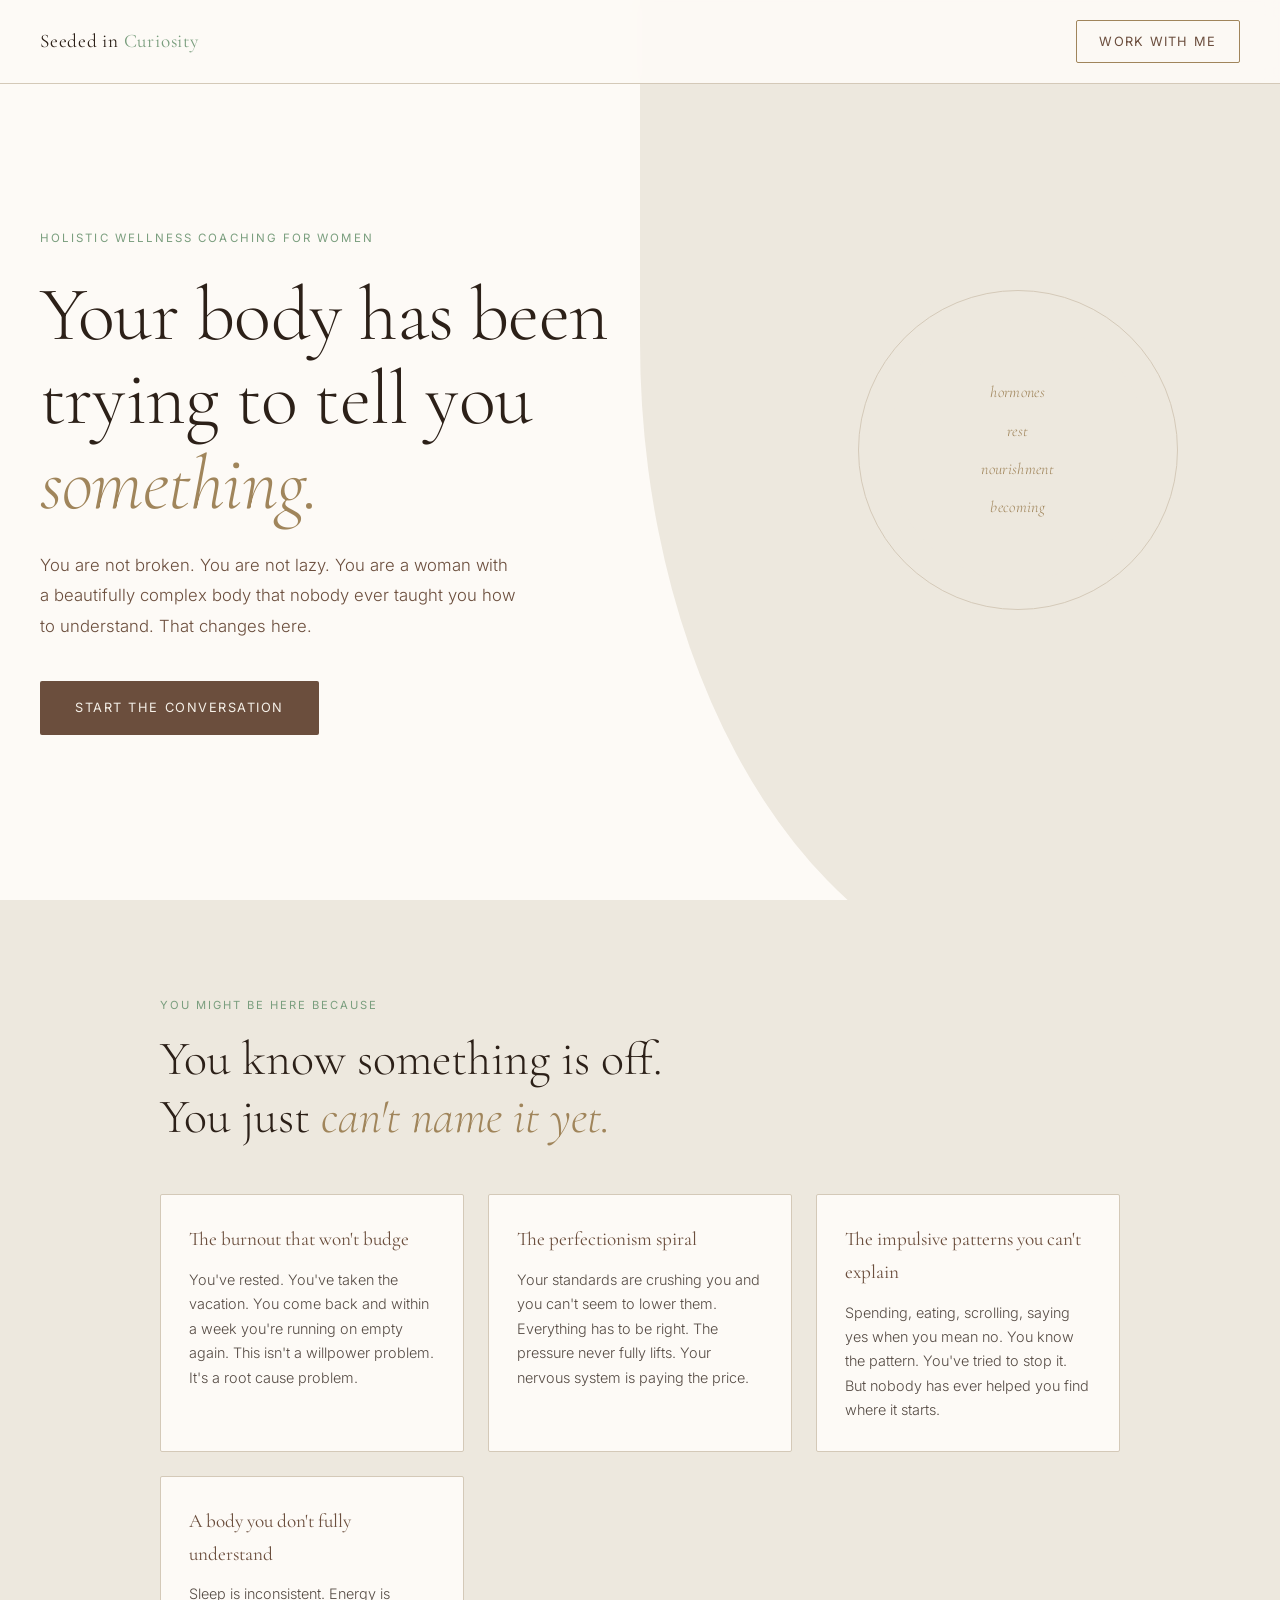
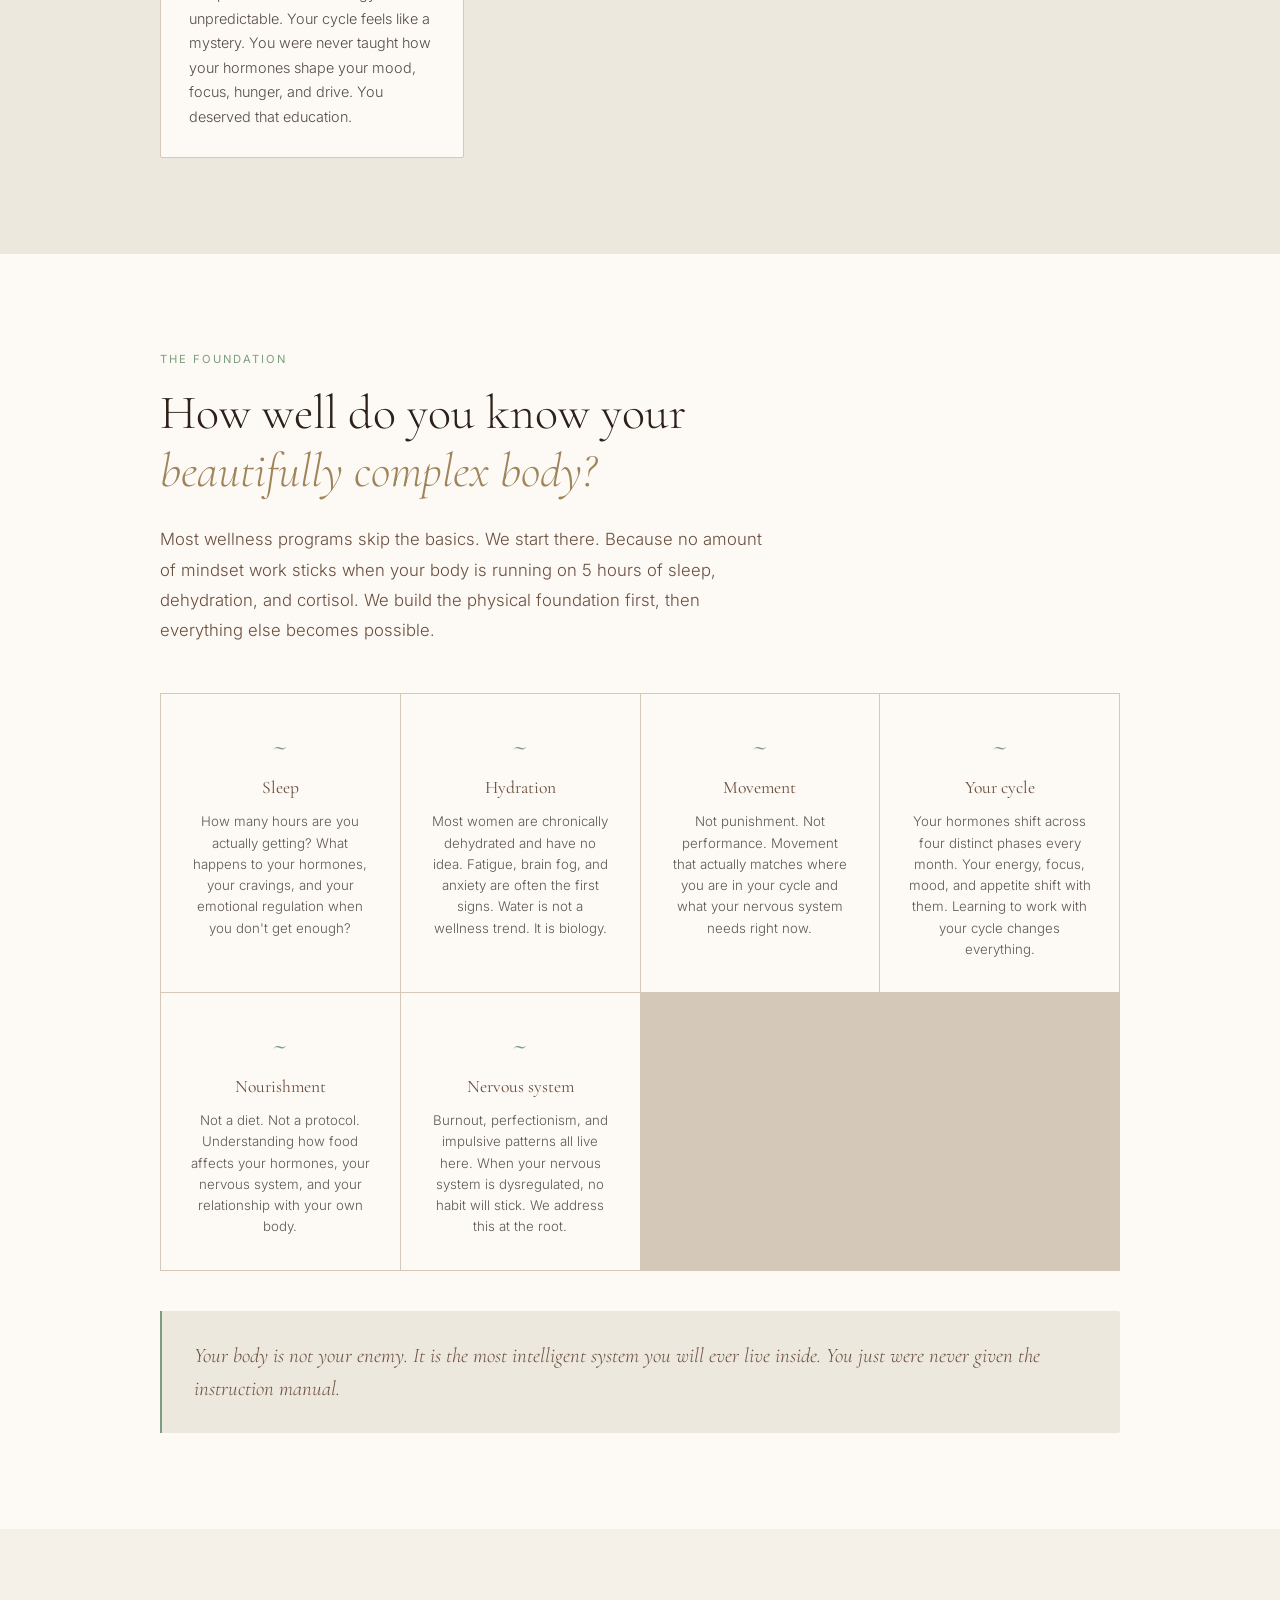
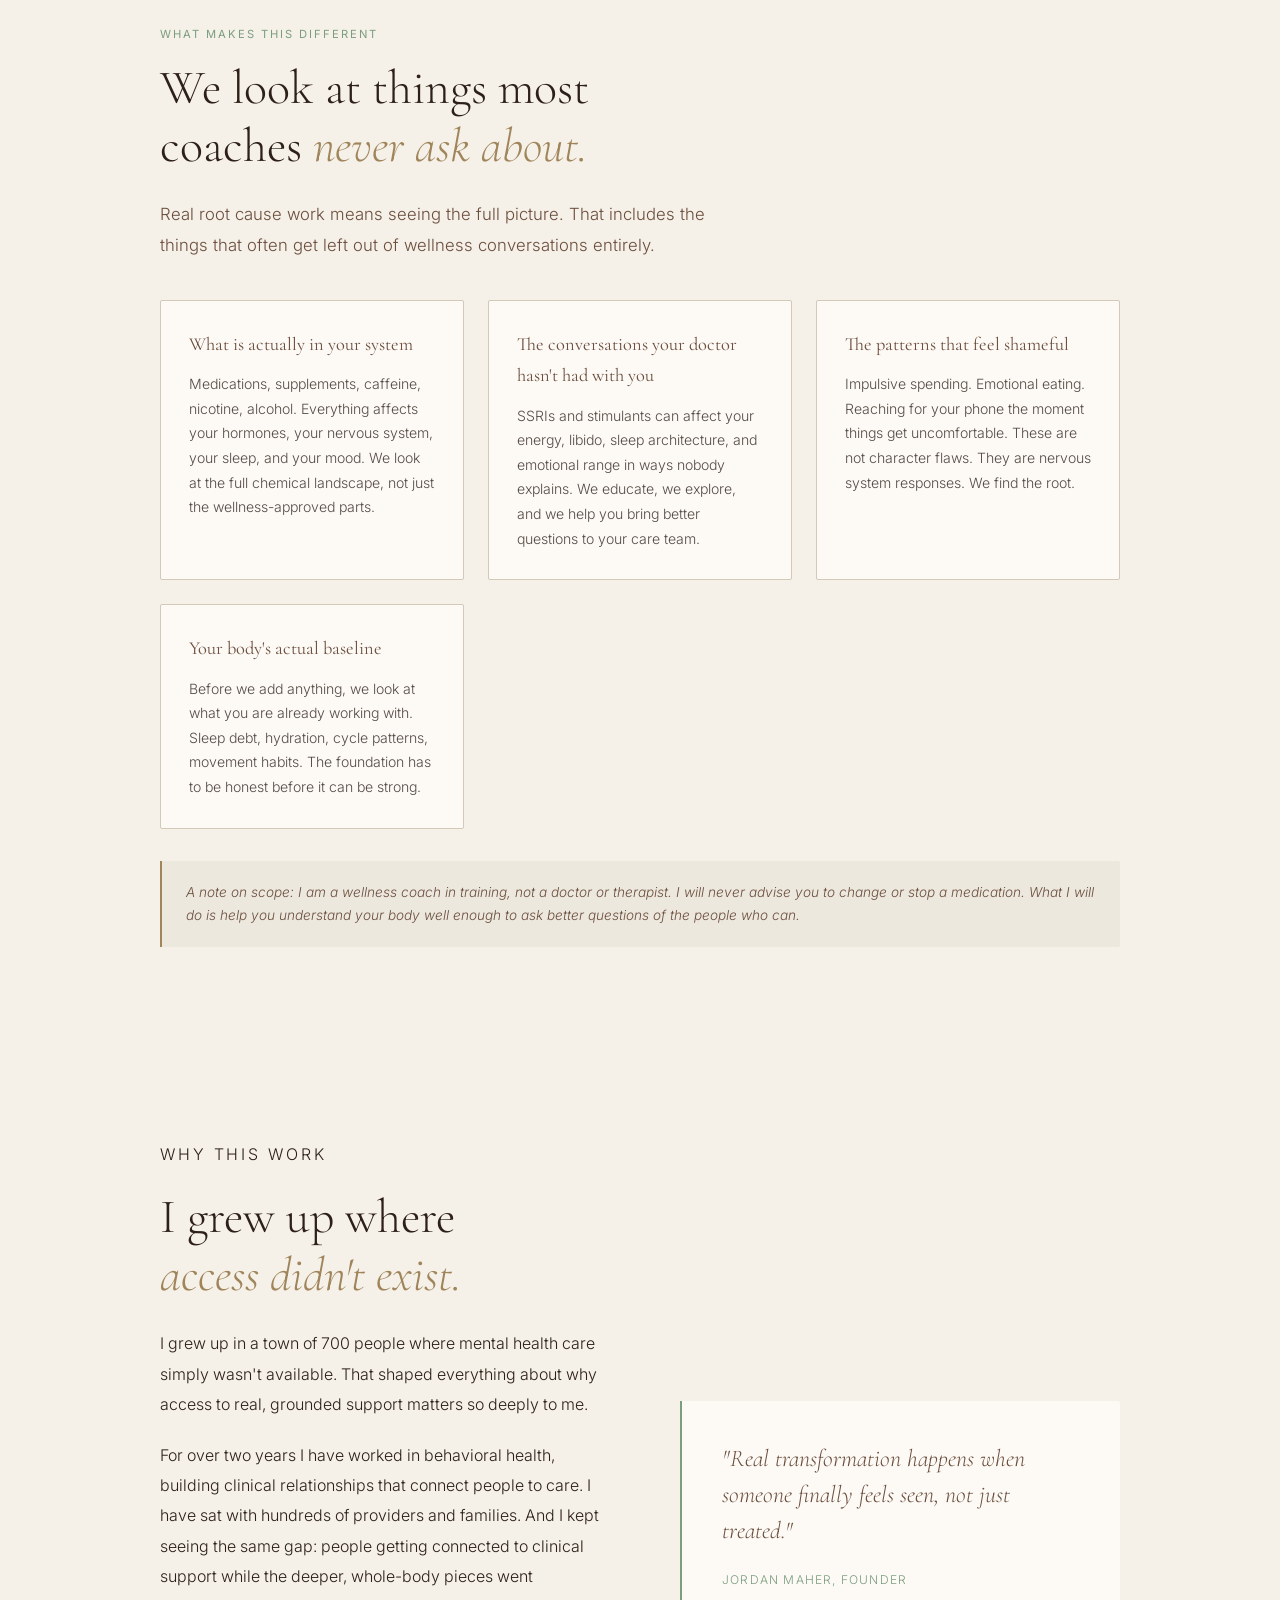
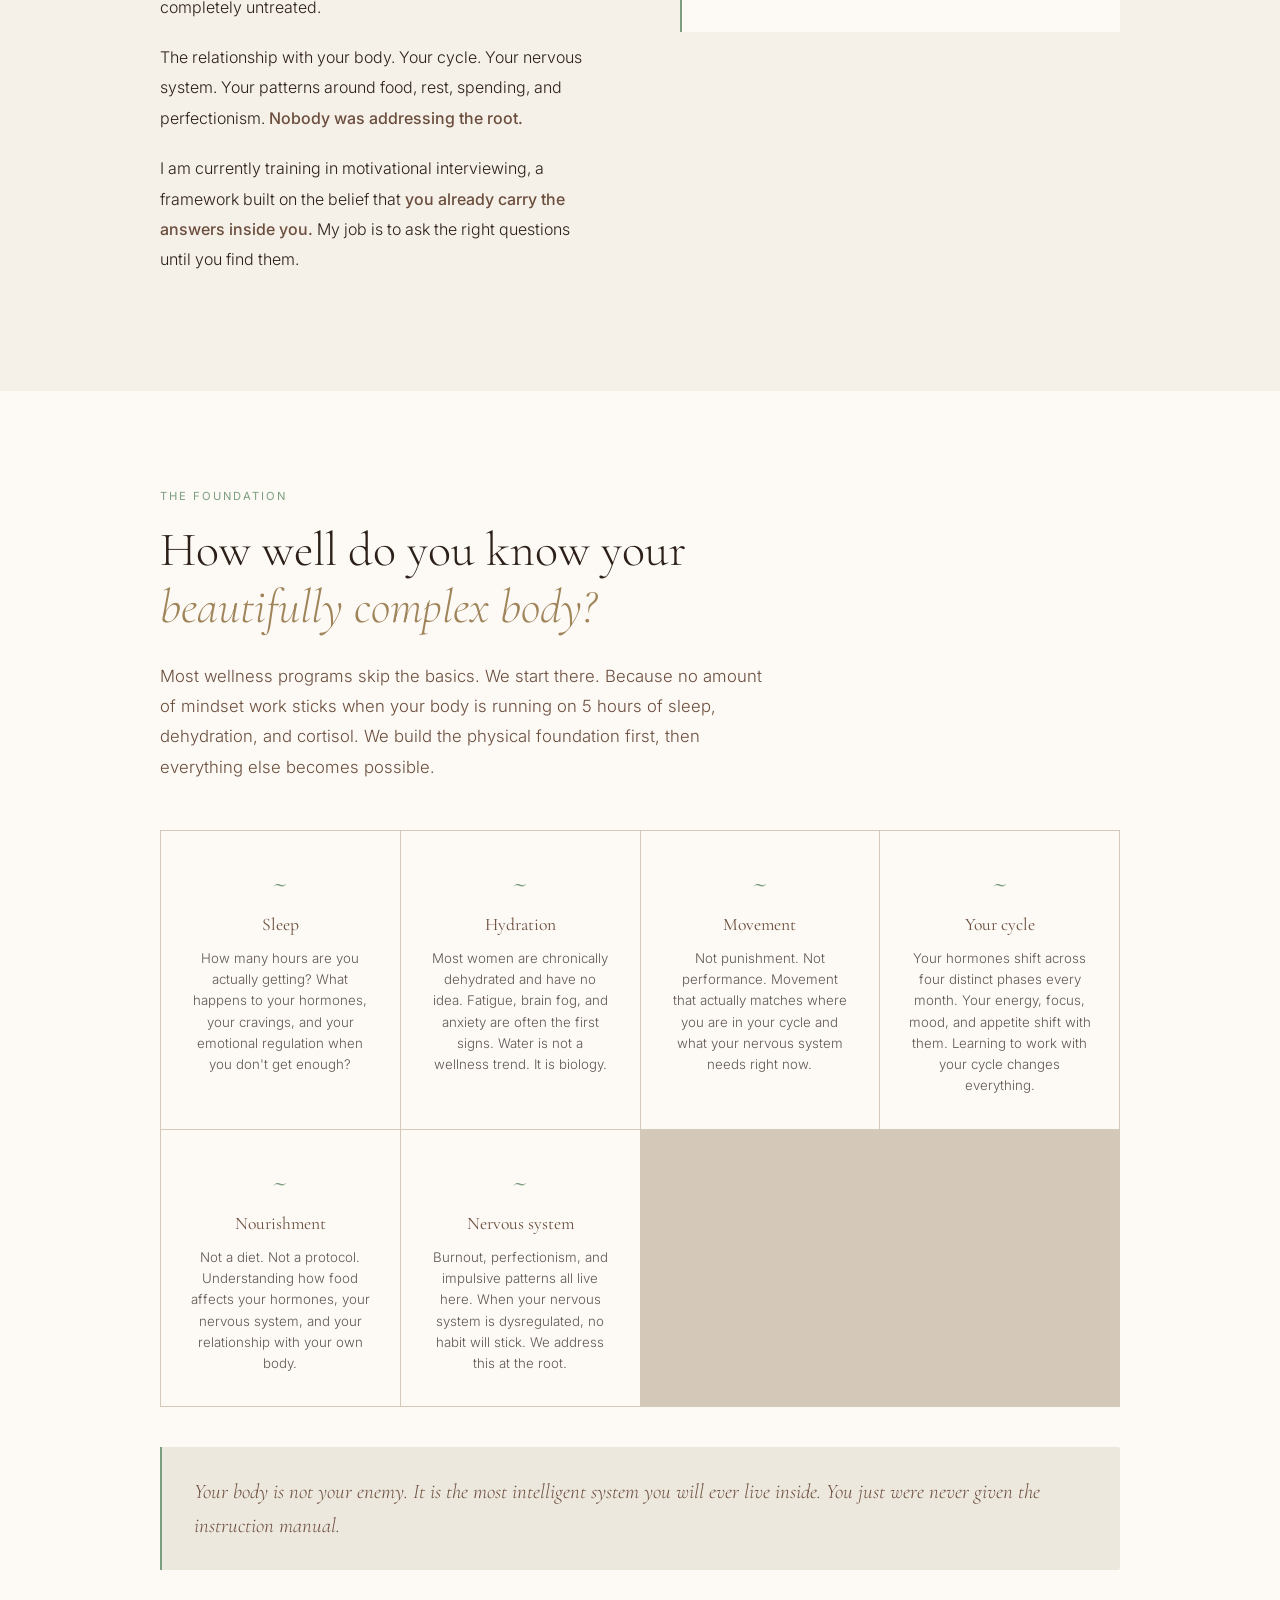
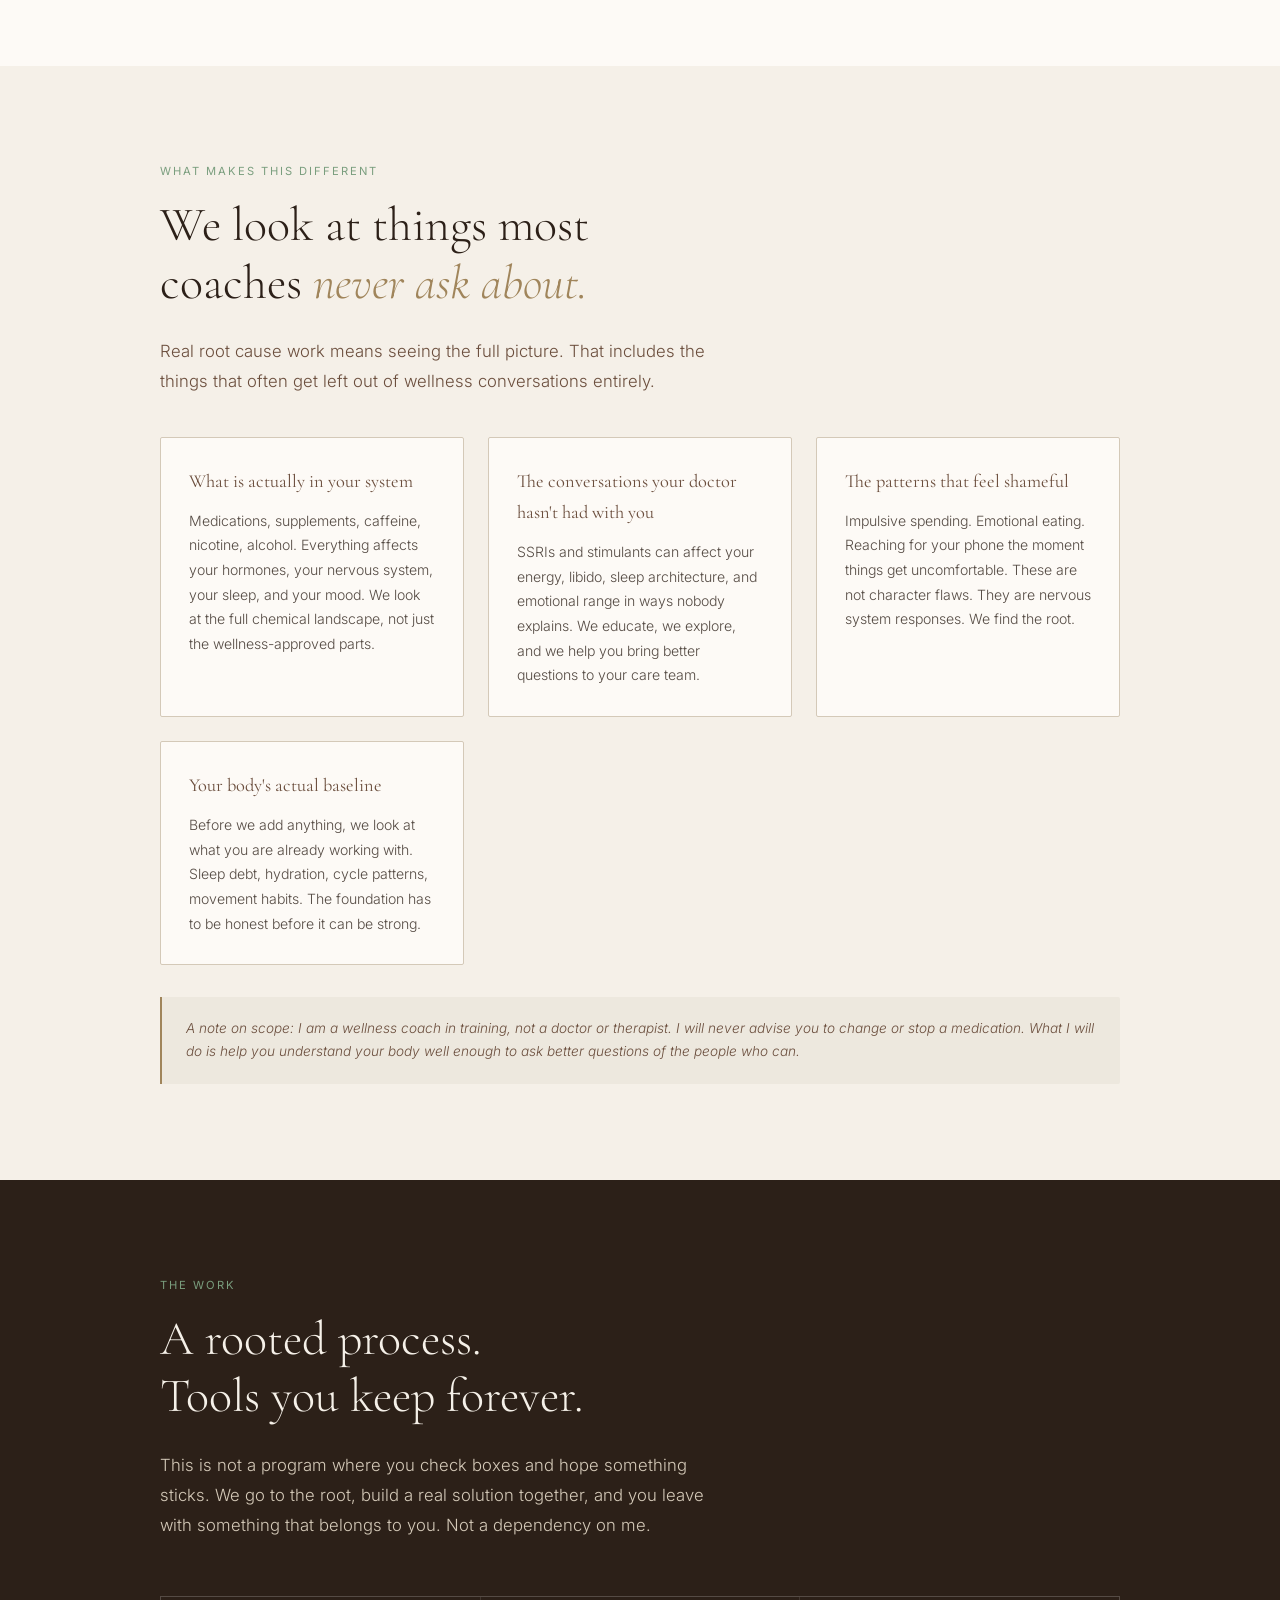
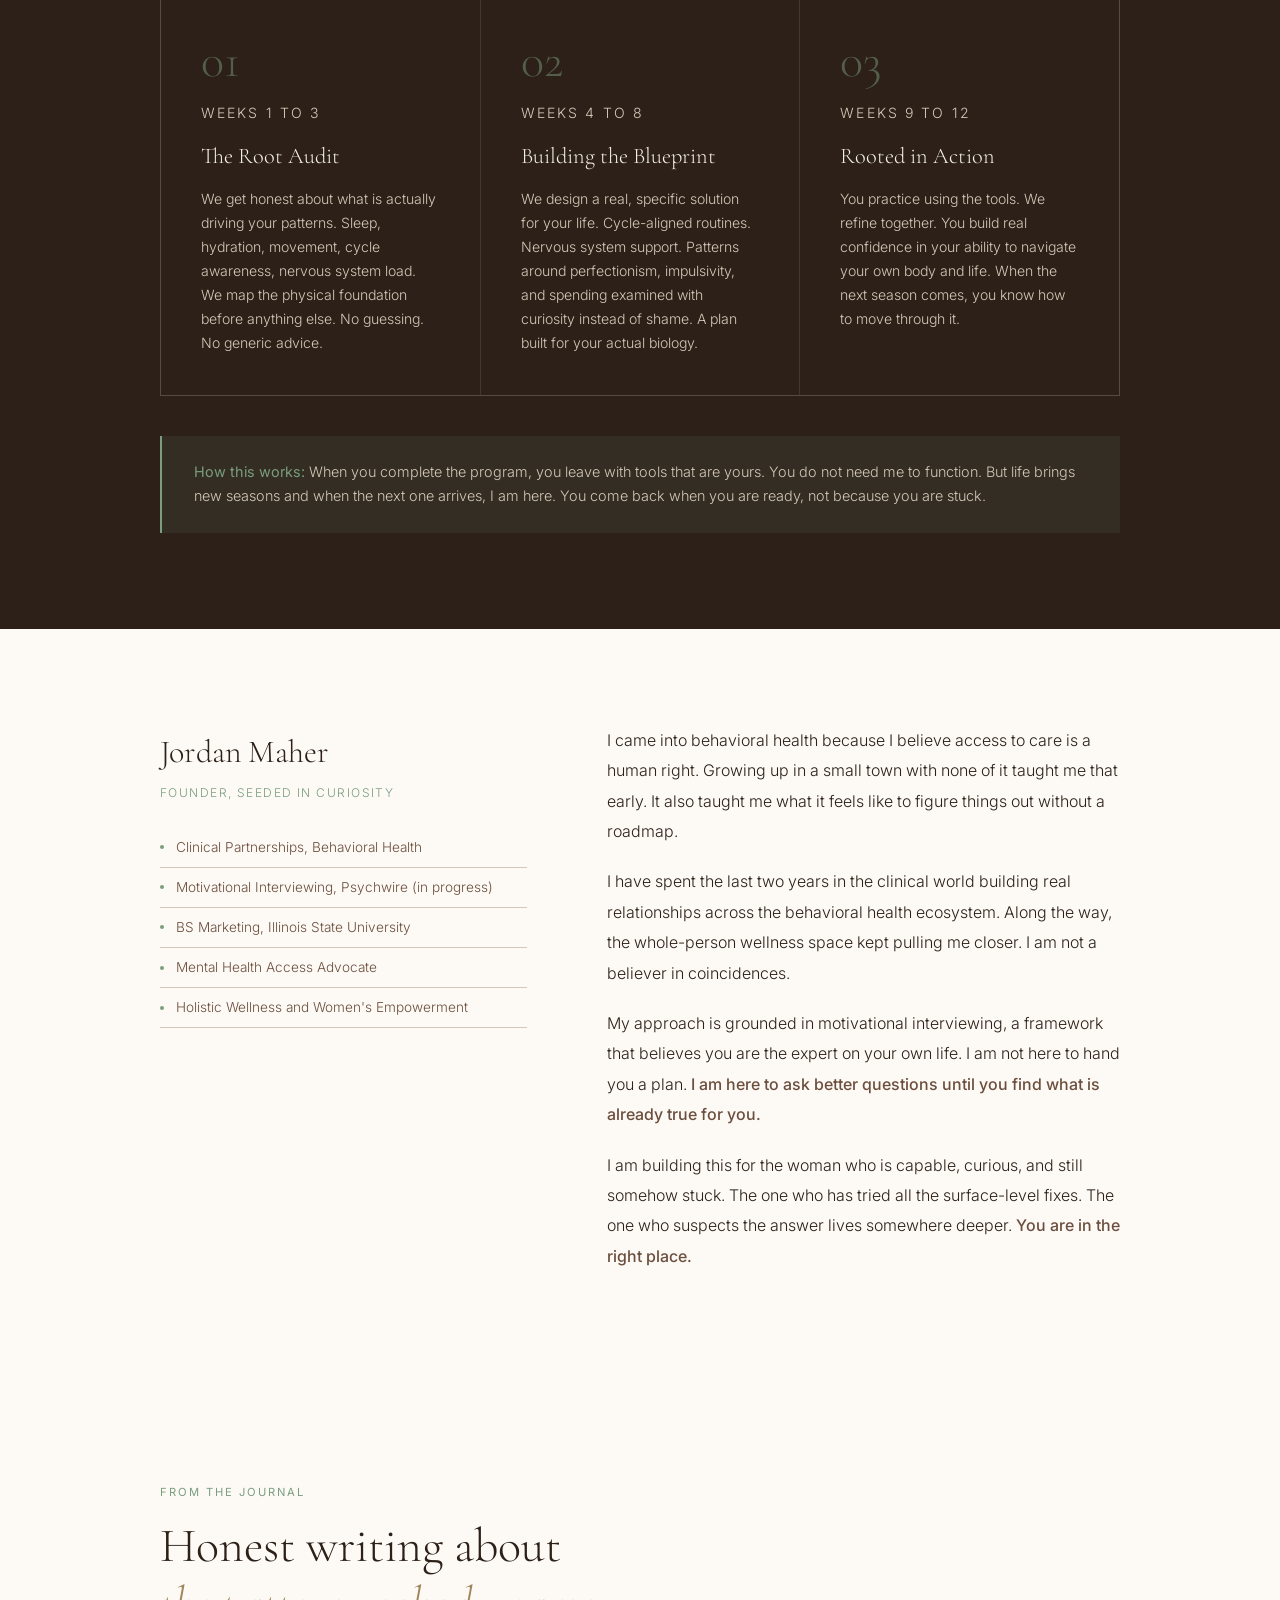
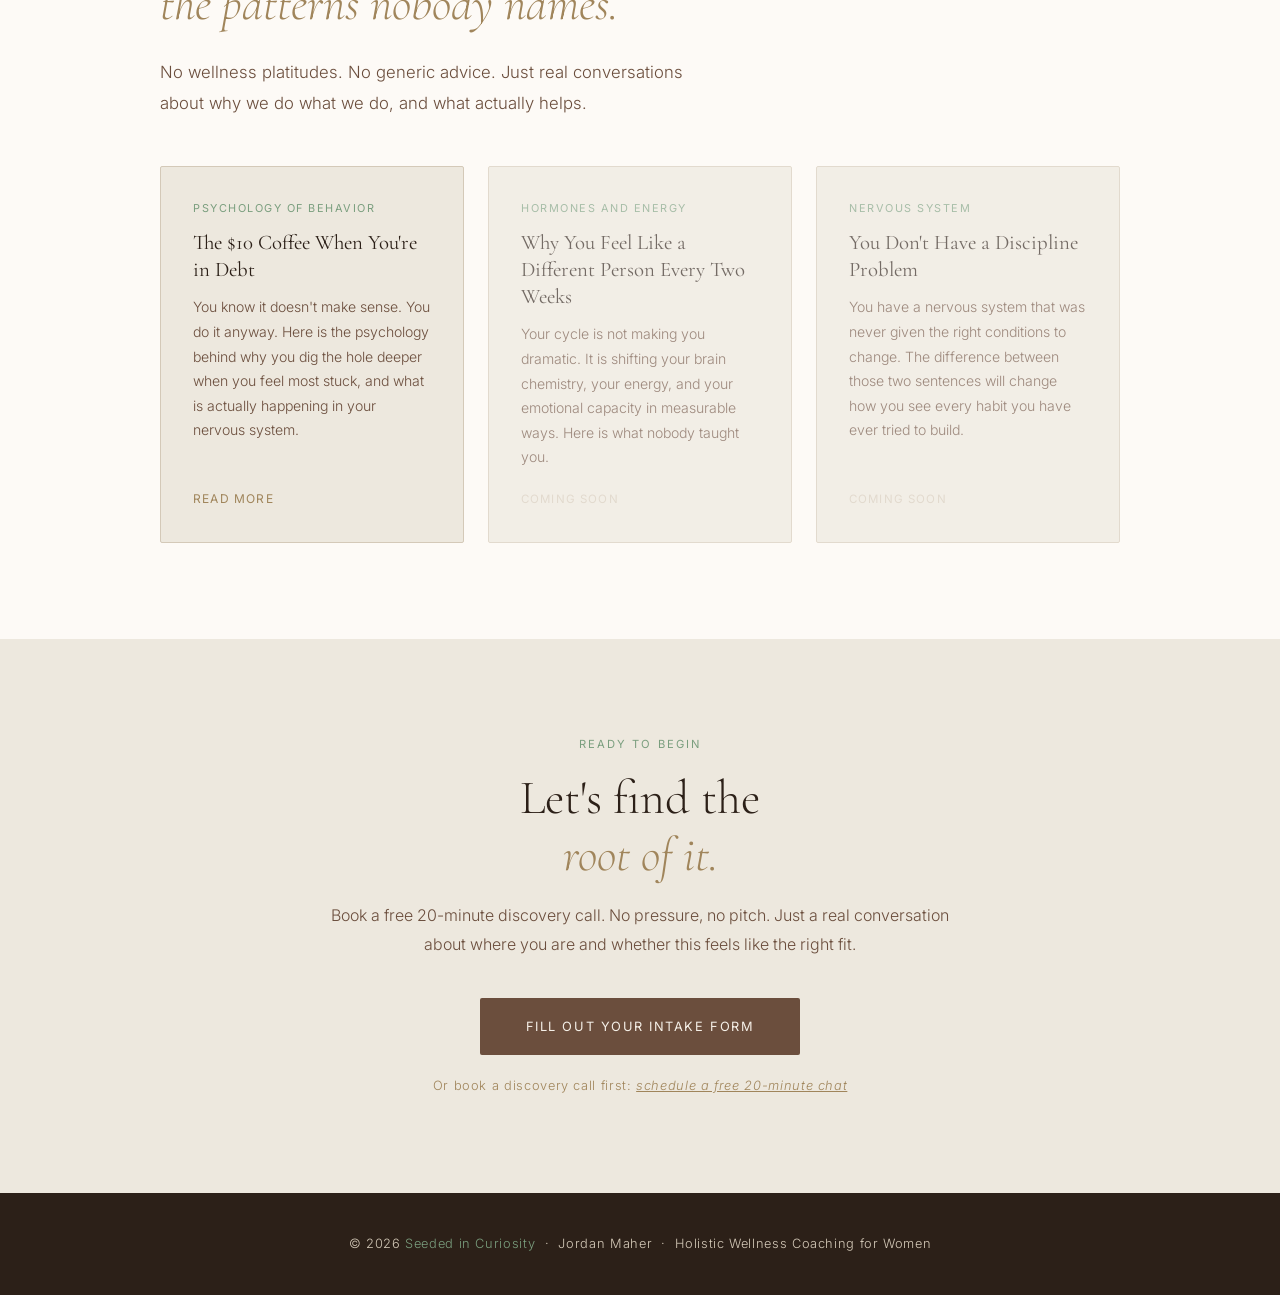
==== index.html @ 1af16491 "Add files via upload" ====
<!DOCTYPE html>
<html lang="en">
<head>
<meta charset="UTF-8">
<meta name="viewport" content="width=device-width, initial-scale=1.0">
<title>Seeded in Curiosity | Jordan Maher</title>
<link rel="preconnect" href="https://fonts.googleapis.com">
<link rel="preconnect" href="https://fonts.gstatic.com" crossorigin>
<link href="https://fonts.googleapis.com/css2?family=Cormorant+Garamond:ital,wght@0,300;0,400;0,500;1,300;1,400&family=Inter:wght@300;400;500&display=swap" rel="stylesheet">
<style>
  :root {
    --sage: #7A9E7E;
    --clay: #A0855B;
    --bark: #6B4E3D;
    --cream: #F5F0E8;
    --linen: #EDE8DE;
    --soil: #2C2018;
    --mist: #D4C9B8;
    --white: #FDFAF6;
  }

  * { margin: 0; padding: 0; box-sizing: border-box; }
  html { scroll-behavior: smooth; }

  body {
    font-family: 'Inter', sans-serif;
    background: var(--white);
    color: var(--soil);
    font-size: 16px;
    line-height: 1.7;
    font-weight: 300;
  }

  /* NAV */
  nav {
    position: fixed;
    top: 0; left: 0; right: 0;
    z-index: 100;
    padding: 1.25rem 2.5rem;
    display: flex;
    justify-content: space-between;
    align-items: center;
    background: rgba(253, 250, 246, 0.92);
    backdrop-filter: blur(8px);
    border-bottom: 0.5px solid var(--mist);
  }

  .nav-logo {
    font-family: 'Cormorant Garamond', serif;
    font-size: 1.2rem;
    font-weight: 400;
    letter-spacing: 0.04em;
    color: var(--soil);
    text-decoration: none;
  }

  .nav-logo span { color: var(--sage); }

  .nav-link {
    font-size: 0.8rem;
    letter-spacing: 0.1em;
    text-transform: uppercase;
    color: var(--bark);
    text-decoration: none;
    font-weight: 400;
    padding: 0.6rem 1.4rem;
    border: 0.5px solid var(--clay);
    border-radius: 2px;
    transition: all 0.2s;
  }

  .nav-link:hover { background: var(--clay); color: var(--white); }

  /* HERO */
  .hero {
    min-height: 100vh;
    display: flex;
    align-items: center;
    padding: 8rem 2.5rem 4rem;
    background: var(--white);
    position: relative;
    overflow: hidden;
  }

  .hero::before {
    content: '';
    position: absolute;
    top: -10%;
    right: -5%;
    width: 55%;
    height: 120%;
    background: var(--linen);
    border-radius: 0 0 0 60%;
    z-index: 0;
  }

  .hero-content {
    position: relative;
    z-index: 1;
    max-width: 620px;
  }

  .hero-eyebrow {
    font-size: 0.72rem;
    letter-spacing: 0.18em;
    text-transform: uppercase;
    color: var(--sage);
    font-weight: 400;
    margin-bottom: 1.5rem;
  }

  .hero-title {
    font-family: 'Cormorant Garamond', serif;
    font-size: clamp(2.8rem, 6vw, 5rem);
    font-weight: 300;
    line-height: 1.1;
    color: var(--soil);
    margin-bottom: 1.5rem;
    letter-spacing: -0.01em;
  }

  .hero-title em { font-style: italic; color: var(--clay); }

  .hero-sub {
    font-size: 1.05rem;
    color: var(--bark);
    max-width: 480px;
    margin-bottom: 2.5rem;
    line-height: 1.8;
    font-weight: 300;
  }

  .hero-cta {
    display: inline-block;
    background: var(--bark);
    color: var(--cream);
    text-decoration: none;
    padding: 1rem 2.2rem;
    font-size: 0.8rem;
    letter-spacing: 0.12em;
    text-transform: uppercase;
    font-weight: 400;
    border-radius: 2px;
    transition: all 0.2s;
  }

  .hero-cta:hover { background: var(--soil); }

  .hero-seed {
    position: absolute;
    right: 8%;
    top: 50%;
    transform: translateY(-50%);
    z-index: 1;
  }

  .seed-circle {
    width: 320px;
    height: 320px;
    border-radius: 50%;
    border: 0.5px solid var(--mist);
    display: flex;
    align-items: center;
    justify-content: center;
  }

  .seed-inner {
    width: 260px;
    height: 260px;
    border-radius: 50%;
    background: var(--linen);
    display: flex;
    flex-direction: column;
    align-items: center;
    justify-content: center;
    padding: 2rem;
    text-align: center;
  }

  .seed-word {
    font-family: 'Cormorant Garamond', serif;
    font-size: 1rem;
    font-style: italic;
    color: var(--clay);
    line-height: 2.4;
    letter-spacing: 0.02em;
  }

  /* SECTIONS */
  section { padding: 6rem 2.5rem; }

  .container { max-width: 960px; margin: 0 auto; }

  .section-eyebrow {
    font-size: 0.7rem;
    letter-spacing: 0.18em;
    text-transform: uppercase;
    color: var(--sage);
    font-weight: 400;
    margin-bottom: 1rem;
  }

  .section-title {
    font-family: 'Cormorant Garamond', serif;
    font-size: clamp(2rem, 4vw, 3rem);
    font-weight: 300;
    line-height: 1.2;
    color: var(--soil);
    margin-bottom: 1.5rem;
  }

  .section-title em { font-style: italic; color: var(--clay); }

  /* FOR YOU */
  .for-you { background: var(--linen); }

  .pain-grid {
    display: grid;
    grid-template-columns: repeat(auto-fit, minmax(260px, 1fr));
    gap: 1.5rem;
    margin-top: 3rem;
  }

  .pain-card {
    background: var(--white);
    border: 0.5px solid var(--mist);
    padding: 1.75rem;
    border-radius: 2px;
  }

  .pain-card h3 {
    font-family: 'Cormorant Garamond', serif;
    font-size: 1.2rem;
    font-weight: 400;
    color: var(--bark);
    margin-bottom: 0.75rem;
  }

  .pain-card p {
    font-size: 0.9rem;
    color: var(--soil);
    opacity: 0.8;
    line-height: 1.7;
  }

  /* BODY SECTION */
  .body-section { background: var(--white); }

  .body-intro {
    font-size: 1.05rem;
    color: var(--bark);
    max-width: 620px;
    margin-bottom: 3rem;
    line-height: 1.8;
  }

  .body-grid {
    display: grid;
    grid-template-columns: repeat(auto-fit, minmax(200px, 1fr));
    gap: 1px;
    background: var(--mist);
    border: 0.5px solid var(--mist);
    margin-bottom: 2.5rem;
  }

  .body-tile {
    background: var(--white);
    padding: 2rem 1.75rem;
    text-align: center;
  }

  .body-tile-icon {
    font-family: 'Cormorant Garamond', serif;
    font-size: 2.2rem;
    font-style: italic;
    color: var(--sage);
    margin-bottom: 0.75rem;
    line-height: 1;
  }

  .body-tile h3 {
    font-family: 'Cormorant Garamond', serif;
    font-size: 1.1rem;
    font-weight: 400;
    color: var(--bark);
    margin-bottom: 0.5rem;
  }

  .body-tile p {
    font-size: 0.83rem;
    color: var(--soil);
    opacity: 0.75;
    line-height: 1.6;
  }

  .body-callout {
    background: var(--linen);
    border-left: 2px solid var(--sage);
    padding: 1.75rem 2rem;
    border-radius: 0 2px 2px 0;
  }

  .body-callout p {
    font-family: 'Cormorant Garamond', serif;
    font-size: 1.3rem;
    font-style: italic;
    color: var(--bark);
    line-height: 1.6;
  }

  /* WHOLE PICTURE */
  .whole-picture { background: var(--cream); }

  .wp-intro {
    font-size: 1.05rem;
    color: var(--bark);
    max-width: 580px;
    margin-bottom: 2.5rem;
    line-height: 1.8;
  }

  .wp-grid {
    display: grid;
    grid-template-columns: repeat(auto-fit, minmax(260px, 1fr));
    gap: 1.5rem;
    margin-bottom: 2rem;
  }

  .wp-item {
    background: var(--white);
    border: 0.5px solid var(--mist);
    padding: 1.75rem;
    border-radius: 2px;
  }

  .wp-item h3 {
    font-family: 'Cormorant Garamond', serif;
    font-size: 1.15rem;
    font-weight: 400;
    color: var(--bark);
    margin-bottom: 0.75rem;
  }

  .wp-item p {
    font-size: 0.88rem;
    color: var(--soil);
    opacity: 0.8;
    line-height: 1.75;
  }

  .wp-note {
    background: var(--linen);
    border-left: 2px solid var(--clay);
    padding: 1.25rem 1.5rem;
    border-radius: 0 2px 2px 0;
    font-size: 0.85rem;
    color: var(--bark);
    line-height: 1.7;
    font-style: italic;
  }

  /* STORY */
  .story { background: var(--cream); }

  .story-layout {
    display: grid;
    grid-template-columns: 1fr 1fr;
    gap: 5rem;
    align-items: center;
  }

  .story-text p {
    font-size: 1rem;
    line-height: 1.9;
    color: var(--soil);
    margin-bottom: 1.25rem;
    font-weight: 300;
  }

  .story-text p strong { font-weight: 500; color: var(--bark); }

  .story-quote {
    background: var(--white);
    padding: 2.5rem;
    border-left: 2px solid var(--sage);
    border-radius: 0 2px 2px 0;
  }

  .story-quote blockquote {
    font-family: 'Cormorant Garamond', serif;
    font-size: 1.5rem;
    font-style: italic;
    font-weight: 300;
    color: var(--bark);
    line-height: 1.5;
    margin-bottom: 1rem;
  }

  .story-quote cite {
    font-size: 0.75rem;
    letter-spacing: 0.1em;
    text-transform: uppercase;
    color: var(--sage);
    font-style: normal;
  }

  /* BODY SECTION */
  .body-section { background: var(--white); }

  .body-intro {
    font-size: 1.05rem;
    color: var(--bark);
    max-width: 620px;
    margin-bottom: 3rem;
    line-height: 1.8;
  }

  .body-grid {
    display: grid;
    grid-template-columns: repeat(auto-fit, minmax(200px, 1fr));
    gap: 1px;
    background: var(--mist);
    border: 0.5px solid var(--mist);
    margin-bottom: 2.5rem;
  }

  .body-tile {
    background: var(--white);
    padding: 2rem 1.75rem;
    text-align: center;
  }

  .body-tile-icon {
    font-family: 'Cormorant Garamond', serif;
    font-size: 2.2rem;
    font-style: italic;
    color: var(--sage);
    margin-bottom: 0.75rem;
    line-height: 1;
  }

  .body-tile h3 {
    font-family: 'Cormorant Garamond', serif;
    font-size: 1.1rem;
    font-weight: 400;
    color: var(--bark);
    margin-bottom: 0.5rem;
  }

  .body-tile p {
    font-size: 0.83rem;
    color: var(--soil);
    opacity: 0.75;
    line-height: 1.6;
  }

  .body-callout {
    background: var(--linen);
    border-left: 2px solid var(--sage);
    padding: 1.75rem 2rem;
    border-radius: 0 2px 2px 0;
  }

  .body-callout p {
    font-family: 'Cormorant Garamond', serif;
    font-size: 1.3rem;
    font-style: italic;
    color: var(--bark);
    line-height: 1.6;
    margin: 0;
  }

  /* WHOLE PICTURE */
  .whole-picture { background: var(--cream); }

  .wp-intro {
    font-size: 1.05rem;
    color: var(--bark);
    max-width: 580px;
    margin-bottom: 2.5rem;
    line-height: 1.8;
  }

  .wp-grid {
    display: grid;
    grid-template-columns: repeat(auto-fit, minmax(260px, 1fr));
    gap: 1.5rem;
    margin-bottom: 2rem;
  }

  .wp-item {
    background: var(--white);
    border: 0.5px solid var(--mist);
    padding: 1.75rem;
    border-radius: 2px;
  }

  .wp-item h3 {
    font-family: 'Cormorant Garamond', serif;
    font-size: 1.15rem;
    font-weight: 400;
    color: var(--bark);
    margin-bottom: 0.75rem;
  }

  .wp-item p {
    font-size: 0.88rem;
    color: var(--soil);
    opacity: 0.8;
    line-height: 1.75;
  }

  .wp-note {
    background: var(--linen);
    border-left: 2px solid var(--clay);
    padding: 1.25rem 1.5rem;
    border-radius: 0 2px 2px 0;
    font-size: 0.85rem;
    color: var(--bark);
    line-height: 1.7;
    font-style: italic;
  }

  /* METHOD */
  .method { background: var(--soil); color: var(--cream); }
  .method .section-title { color: var(--cream); }
  .method .section-eyebrow { color: var(--sage); }

  .method-intro {
    font-size: 1.05rem;
    color: var(--mist);
    max-width: 580px;
    margin-bottom: 3.5rem;
    line-height: 1.8;
  }

  .phases {
    display: grid;
    grid-template-columns: repeat(auto-fit, minmax(260px, 1fr));
    gap: 1px;
    background: rgba(255,255,255,0.1);
    border: 0.5px solid rgba(255,255,255,0.1);
  }

  .phase {
    background: var(--soil);
    padding: 2.5rem;
    transition: background 0.2s;
  }

  .phase:hover { background: #3a2d20; }

  .phase-num {
    font-family: 'Cormorant Garamond', serif;
    font-size: 3rem;
    font-weight: 300;
    color: var(--sage);
    opacity: 0.5;
    line-height: 1;
    margin-bottom: 1rem;
  }

  .phase-weeks {
    font-size: 0.68rem;
    letter-spacing: 0.15em;
    text-transform: uppercase;
    color: var(--sage);
    margin-bottom: 0.75rem;
  }

  .phase h3 {
    font-family: 'Cormorant Garamond', serif;
    font-size: 1.4rem;
    font-weight: 300;
    color: var(--cream);
    margin-bottom: 0.75rem;
  }

  .phase p { font-size: 0.88rem; color: var(--mist); line-height: 1.7; }

  .method-note {
    margin-top: 2.5rem;
    padding: 1.5rem 2rem;
    background: rgba(122, 158, 126, 0.1);
    border-left: 2px solid var(--sage);
    font-size: 0.9rem;
    color: var(--mist);
    line-height: 1.7;
  }

  .method-note strong { color: var(--sage); font-weight: 400; }

  /* ABOUT */
  .about { background: var(--white); }

  .about-layout {
    display: grid;
    grid-template-columns: 1fr 1.4fr;
    gap: 5rem;
    align-items: start;
  }

  .about-left { position: sticky; top: 6rem; }

  .about-name {
    font-family: 'Cormorant Garamond', serif;
    font-size: 2rem;
    font-weight: 300;
    color: var(--soil);
    margin-bottom: 0.25rem;
  }

  .about-title {
    font-size: 0.75rem;
    letter-spacing: 0.12em;
    text-transform: uppercase;
    color: var(--sage);
    margin-bottom: 1.5rem;
  }

  .about-credentials { list-style: none; padding: 0; }

  .about-credentials li {
    font-size: 0.85rem;
    color: var(--bark);
    padding: 0.5rem 0;
    border-bottom: 0.5px solid var(--mist);
    display: flex;
    align-items: center;
    gap: 0.75rem;
  }

  .about-credentials li::before {
    content: '';
    width: 4px;
    height: 4px;
    border-radius: 50%;
    background: var(--sage);
    flex-shrink: 0;
  }

  .about-right p {
    font-size: 1rem;
    line-height: 1.9;
    color: var(--soil);
    margin-bottom: 1.25rem;
    font-weight: 300;
  }

  .about-right p strong { font-weight: 500; color: var(--bark); }

  /* BLOG */
  .blog-section { background: var(--white); }

  .blog-intro {
    font-size: 1.05rem;
    color: var(--bark);
    max-width: 560px;
    margin-bottom: 3rem;
    line-height: 1.8;
  }

  .blog-grid {
    display: grid;
    grid-template-columns: repeat(auto-fit, minmax(280px, 1fr));
    gap: 1.5rem;
  }

  .blog-card {
    background: var(--linen);
    border: 0.5px solid var(--mist);
    border-radius: 2px;
    padding: 2rem;
    text-decoration: none;
    display: flex;
    flex-direction: column;
    gap: 0.75rem;
    transition: background 0.2s, border-color 0.2s;
  }

  a.blog-card:hover {
    background: var(--cream);
    border-color: var(--clay);
  }

  .blog-card-coming {
    opacity: 0.65;
  }

  .blog-card-eyebrow {
    font-size: 0.68rem;
    letter-spacing: 0.14em;
    text-transform: uppercase;
    color: var(--sage);
    font-weight: 400;
  }

  .blog-card-title {
    font-family: 'Cormorant Garamond', serif;
    font-size: 1.3rem;
    font-weight: 400;
    color: var(--soil);
    line-height: 1.3;
    margin: 0;
  }

  .blog-card-excerpt {
    font-size: 0.88rem;
    color: var(--bark);
    line-height: 1.75;
    flex: 1;
    margin: 0;
  }

  .blog-card-cta {
    font-size: 0.75rem;
    letter-spacing: 0.1em;
    text-transform: uppercase;
    color: var(--clay);
    font-weight: 400;
    margin-top: 0.5rem;
  }

  .blog-card-label {
    font-size: 0.72rem;
    letter-spacing: 0.1em;
    text-transform: uppercase;
    color: var(--mist);
    font-weight: 400;
    margin-top: 0.5rem;
  }

  /* BOOKING */
  .booking { background: var(--linen); text-align: center; }
  .booking .container { max-width: 640px; }
  .booking .section-title { margin-bottom: 1rem; }

  .booking-sub {
    font-size: 1rem;
    color: var(--bark);
    margin-bottom: 2.5rem;
    line-height: 1.8;
  }

  .booking-cta {
    display: block;
    max-width: 320px;
    margin: 0 auto 1.25rem;
    background: var(--bark);
    color: var(--cream);
    text-decoration: none;
    padding: 1.1rem 2.8rem;
    font-size: 0.8rem;
    letter-spacing: 0.12em;
    text-transform: uppercase;
    font-weight: 400;
    border-radius: 2px;
    transition: all 0.2s;
  }

  .booking-cta:hover { background: var(--soil); }

  .booking-note {
    font-size: 0.8rem;
    color: var(--clay);
    letter-spacing: 0.05em;
  }

  /* FOOTER */
  footer {
    background: var(--soil);
    color: var(--mist);
    padding: 2.5rem;
    text-align: center;
    font-size: 0.8rem;
    letter-spacing: 0.05em;
  }

  footer span { color: var(--sage); }

  /* RESPONSIVE */
  @media (max-width: 768px) {
    nav { padding: 1rem 1.25rem; }
    .hero { padding: 7rem 1.25rem 3rem; }
    .hero::before { display: none; }
    .hero-seed { display: none; }
    section { padding: 4rem 1.25rem; }
    .story-layout { grid-template-columns: 1fr; gap: 2.5rem; }
    .about-layout { grid-template-columns: 1fr; gap: 2.5rem; }
    .about-left { position: static; }
  }

  @media (prefers-reduced-motion: reduce) {
    * { transition: none !important; }
  }
</style>
</head>
<body>

<nav>
  <a href="#" class="nav-logo">Seeded in <span>Curiosity</span></a>
  <a href="#booking" class="nav-link">Work with me</a>
</nav>

<!-- HERO -->
<section class="hero" id="home">
  <div class="hero-content">
    <p class="hero-eyebrow">Holistic wellness coaching for women</p>
    <h1 class="hero-title">Your body has been<br>trying to tell you<br><em>something.</em></h1>
    <p class="hero-sub">You are not broken. You are not lazy. You are a woman with a beautifully complex body that nobody ever taught you how to understand. That changes here.</p>
    <a href="#booking" class="hero-cta">Start the conversation</a>
  </div>
  <div class="hero-seed">
    <div class="seed-circle">
      <div class="seed-inner">
        <p class="seed-word">hormones</p>
        <p class="seed-word">rest</p>
        <p class="seed-word">nourishment</p>
        <p class="seed-word">becoming</p>
      </div>
    </div>
  </div>
</section>

<!-- FOR YOU -->
<section class="for-you" id="for-you">
  <div class="container">
    <p class="section-eyebrow">You might be here because</p>
    <h2 class="section-title">You know something is off.<br>You just <em>can't name it yet.</em></h2>
    <div class="pain-grid">
      <div class="pain-card">
        <h3>The burnout that won't budge</h3>
        <p>You've rested. You've taken the vacation. You come back and within a week you're running on empty again. This isn't a willpower problem. It's a root cause problem.</p>
      </div>
      <div class="pain-card">
        <h3>The perfectionism spiral</h3>
        <p>Your standards are crushing you and you can't seem to lower them. Everything has to be right. The pressure never fully lifts. Your nervous system is paying the price.</p>
      </div>
      <div class="pain-card">
        <h3>The impulsive patterns you can't explain</h3>
        <p>Spending, eating, scrolling, saying yes when you mean no. You know the pattern. You've tried to stop it. But nobody has ever helped you find where it starts.</p>
      </div>
      <div class="pain-card">
        <h3>A body you don't fully understand</h3>
        <p>Sleep is inconsistent. Energy is unpredictable. Your cycle feels like a mystery. You were never taught how your hormones shape your mood, focus, hunger, and drive. You deserved that education.</p>
      </div>
    </div>
  </div>
</section>

<!-- YOUR BODY -->
<section class="body-section" id="body">
  <div class="container">
    <p class="section-eyebrow">The foundation</p>
    <h2 class="section-title">How well do you know your<br><em>beautifully complex body?</em></h2>
    <p class="body-intro">Most wellness programs skip the basics. We start there. Because no amount of mindset work sticks when your body is running on 5 hours of sleep, dehydration, and cortisol. We build the physical foundation first, then everything else becomes possible.</p>

    <div class="body-grid">
      <div class="body-tile">
        <div class="body-tile-icon">~</div>
        <h3>Sleep</h3>
        <p>How many hours are you actually getting? What happens to your hormones, your cravings, and your emotional regulation when you don't get enough?</p>
      </div>
      <div class="body-tile">
        <div class="body-tile-icon">~</div>
        <h3>Hydration</h3>
        <p>Most women are chronically dehydrated and have no idea. Fatigue, brain fog, and anxiety are often the first signs. Water is not a wellness trend. It is biology.</p>
      </div>
      <div class="body-tile">
        <div class="body-tile-icon">~</div>
        <h3>Movement</h3>
        <p>Not punishment. Not performance. Movement that actually matches where you are in your cycle and what your nervous system needs right now.</p>
      </div>
      <div class="body-tile">
        <div class="body-tile-icon">~</div>
        <h3>Your cycle</h3>
        <p>Your hormones shift across four distinct phases every month. Your energy, focus, mood, and appetite shift with them. Learning to work with your cycle changes everything.</p>
      </div>
      <div class="body-tile">
        <div class="body-tile-icon">~</div>
        <h3>Nourishment</h3>
        <p>Not a diet. Not a protocol. Understanding how food affects your hormones, your nervous system, and your relationship with your own body.</p>
      </div>
      <div class="body-tile">
        <div class="body-tile-icon">~</div>
        <h3>Nervous system</h3>
        <p>Burnout, perfectionism, and impulsive patterns all live here. When your nervous system is dysregulated, no habit will stick. We address this at the root.</p>
      </div>
    </div>

    <div class="body-callout">
      <p>Your body is not your enemy. It is the most intelligent system you will ever live inside. You just were never given the instruction manual.</p>
    </div>
  </div>
</section>

<!-- WHOLE PICTURE -->
<section class="whole-picture" id="whole-picture">
  <div class="container">
    <p class="section-eyebrow">What makes this different</p>
    <h2 class="section-title">We look at things most<br>coaches <em>never ask about.</em></h2>
    <p class="wp-intro">Real root cause work means seeing the full picture. That includes the things that often get left out of wellness conversations entirely.</p>
    <div class="wp-grid">
      <div class="wp-item">
        <h3>What is actually in your system</h3>
        <p>Medications, supplements, caffeine, nicotine, alcohol. Everything affects your hormones, your nervous system, your sleep, and your mood. We look at the full chemical landscape, not just the wellness-approved parts.</p>
      </div>
      <div class="wp-item">
        <h3>The conversations your doctor hasn't had with you</h3>
        <p>SSRIs and stimulants can affect your energy, libido, sleep architecture, and emotional range in ways nobody explains. We educate, we explore, and we help you bring better questions to your care team.</p>
      </div>
      <div class="wp-item">
        <h3>The patterns that feel shameful</h3>
        <p>Impulsive spending. Emotional eating. Reaching for your phone the moment things get uncomfortable. These are not character flaws. They are nervous system responses. We find the root.</p>
      </div>
      <div class="wp-item">
        <h3>Your body's actual baseline</h3>
        <p>Before we add anything, we look at what you are already working with. Sleep debt, hydration, cycle patterns, movement habits. The foundation has to be honest before it can be strong.</p>
      </div>
    </div>
    <div class="wp-note">
      A note on scope: I am a wellness coach in training, not a doctor or therapist. I will never advise you to change or stop a medication. What I will do is help you understand your body well enough to ask better questions of the people who can.
    </div>
  </div>
</section>

<!-- STORY -->
<section class="story" id="story">
  <div class="container">
    <div class="story-layout">
      <div class="story-text">
        <p class="section-eyebrow">Why this work</p>
        <h2 class="section-title">I grew up where<br><em>access didn't exist.</em></h2>
        <p>I grew up in a town of 700 people where mental health care simply wasn't available. That shaped everything about why access to real, grounded support matters so deeply to me.</p>
        <p>For over two years I have worked in behavioral health, building clinical relationships that connect people to care. I have sat with hundreds of providers and families. And I kept seeing the same gap: people getting connected to clinical support while the deeper, whole-body pieces went completely untreated.</p>
        <p>The relationship with your body. Your cycle. Your nervous system. Your patterns around food, rest, spending, and perfectionism. <strong>Nobody was addressing the root.</strong></p>
        <p>I am currently training in motivational interviewing, a framework built on the belief that <strong>you already carry the answers inside you.</strong> My job is to ask the right questions until you find them.</p>
      </div>
      <div>
        <div class="story-quote">
          <blockquote>"Real transformation happens when someone finally feels seen, not just treated."</blockquote>
          <cite>Jordan Maher, founder</cite>
        </div>
      </div>
    </div>
  </div>
</section>

<!-- BODY SECTION -->
<section class="body-section" id="body">
  <div class="container">
    <p class="section-eyebrow">The foundation</p>
    <h2 class="section-title">How well do you know your<br><em>beautifully complex body?</em></h2>
    <p class="body-intro">Most wellness programs skip the basics. We start there. Because no amount of mindset work sticks when your body is running on 5 hours of sleep, dehydration, and cortisol. We build the physical foundation first, then everything else becomes possible.</p>
    <div class="body-grid">
      <div class="body-tile">
        <div class="body-tile-icon">~</div>
        <h3>Sleep</h3>
        <p>How many hours are you actually getting? What happens to your hormones, your cravings, and your emotional regulation when you don't get enough?</p>
      </div>
      <div class="body-tile">
        <div class="body-tile-icon">~</div>
        <h3>Hydration</h3>
        <p>Most women are chronically dehydrated and have no idea. Fatigue, brain fog, and anxiety are often the first signs. Water is not a wellness trend. It is biology.</p>
      </div>
      <div class="body-tile">
        <div class="body-tile-icon">~</div>
        <h3>Movement</h3>
        <p>Not punishment. Not performance. Movement that actually matches where you are in your cycle and what your nervous system needs right now.</p>
      </div>
      <div class="body-tile">
        <div class="body-tile-icon">~</div>
        <h3>Your cycle</h3>
        <p>Your hormones shift across four distinct phases every month. Your energy, focus, mood, and appetite shift with them. Learning to work with your cycle changes everything.</p>
      </div>
      <div class="body-tile">
        <div class="body-tile-icon">~</div>
        <h3>Nourishment</h3>
        <p>Not a diet. Not a protocol. Understanding how food affects your hormones, your nervous system, and your relationship with your own body.</p>
      </div>
      <div class="body-tile">
        <div class="body-tile-icon">~</div>
        <h3>Nervous system</h3>
        <p>Burnout, perfectionism, and impulsive patterns all live here. When your nervous system is dysregulated, no habit will stick. We address this at the root.</p>
      </div>
    </div>
    <div class="body-callout">
      <p>Your body is not your enemy. It is the most intelligent system you will ever live inside. You just were never given the instruction manual.</p>
    </div>
  </div>
</section>

<!-- WHOLE PICTURE -->
<section class="whole-picture" id="whole-picture">
  <div class="container">
    <p class="section-eyebrow">What makes this different</p>
    <h2 class="section-title">We look at things most<br>coaches <em>never ask about.</em></h2>
    <p class="wp-intro">Real root cause work means seeing the full picture. That includes the things that often get left out of wellness conversations entirely.</p>
    <div class="wp-grid">
      <div class="wp-item">
        <h3>What is actually in your system</h3>
        <p>Medications, supplements, caffeine, nicotine, alcohol. Everything affects your hormones, your nervous system, your sleep, and your mood. We look at the full chemical landscape, not just the wellness-approved parts.</p>
      </div>
      <div class="wp-item">
        <h3>The conversations your doctor hasn't had with you</h3>
        <p>SSRIs and stimulants can affect your energy, libido, sleep architecture, and emotional range in ways nobody explains. We educate, we explore, and we help you bring better questions to your care team.</p>
      </div>
      <div class="wp-item">
        <h3>The patterns that feel shameful</h3>
        <p>Impulsive spending. Emotional eating. Reaching for your phone the moment things get uncomfortable. These are not character flaws. They are nervous system responses. We find the root.</p>
      </div>
      <div class="wp-item">
        <h3>Your body's actual baseline</h3>
        <p>Before we add anything, we look at what you are already working with. Sleep debt, hydration, cycle patterns, movement habits. The foundation has to be honest before it can be strong.</p>
      </div>
    </div>
    <div class="wp-note">
      A note on scope: I am a wellness coach in training, not a doctor or therapist. I will never advise you to change or stop a medication. What I will do is help you understand your body well enough to ask better questions of the people who can.
    </div>
  </div>
</section>

<!-- METHOD -->
<section class="method" id="method">
  <div class="container">
    <p class="section-eyebrow">The work</p>
    <h2 class="section-title">A rooted process.<br>Tools you keep forever.</h2>
    <p class="method-intro">This is not a program where you check boxes and hope something sticks. We go to the root, build a real solution together, and you leave with something that belongs to you. Not a dependency on me.</p>
    <div class="phases">
      <div class="phase">
        <div class="phase-num">01</div>
        <p class="phase-weeks">Weeks 1 to 3</p>
        <h3>The Root Audit</h3>
        <p>We get honest about what is actually driving your patterns. Sleep, hydration, movement, cycle awareness, nervous system load. We map the physical foundation before anything else. No guessing. No generic advice.</p>
      </div>
      <div class="phase">
        <div class="phase-num">02</div>
        <p class="phase-weeks">Weeks 4 to 8</p>
        <h3>Building the Blueprint</h3>
        <p>We design a real, specific solution for your life. Cycle-aligned routines. Nervous system support. Patterns around perfectionism, impulsivity, and spending examined with curiosity instead of shame. A plan built for your actual biology.</p>
      </div>
      <div class="phase">
        <div class="phase-num">03</div>
        <p class="phase-weeks">Weeks 9 to 12</p>
        <h3>Rooted in Action</h3>
        <p>You practice using the tools. We refine together. You build real confidence in your ability to navigate your own body and life. When the next season comes, you know how to move through it.</p>
      </div>
    </div>
    <p class="method-note"><strong>How this works:</strong> When you complete the program, you leave with tools that are yours. You do not need me to function. But life brings new seasons and when the next one arrives, I am here. You come back when you are ready, not because you are stuck.</p>
  </div>
</section>

<!-- ABOUT -->
<section class="about" id="about">
  <div class="container">
    <div class="about-layout">
      <div class="about-left">
        <h2 class="about-name">Jordan Maher</h2>
        <p class="about-title">Founder, Seeded in Curiosity</p>
        <ul class="about-credentials">
          <li>Clinical Partnerships, Behavioral Health</li>
          <li>Motivational Interviewing, Psychwire (in progress)</li>
          <li>BS Marketing, Illinois State University</li>
          <li>Mental Health Access Advocate</li>
          <li>Holistic Wellness and Women's Empowerment</li>
        </ul>
      </div>
      <div class="about-right">
        <p>I came into behavioral health because I believe access to care is a human right. Growing up in a small town with none of it taught me that early. It also taught me what it feels like to figure things out without a roadmap.</p>
        <p>I have spent the last two years in the clinical world building real relationships across the behavioral health ecosystem. Along the way, the whole-person wellness space kept pulling me closer. I am not a believer in coincidences.</p>
        <p>My approach is grounded in motivational interviewing, a framework that believes you are the expert on your own life. I am not here to hand you a plan. <strong>I am here to ask better questions until you find what is already true for you.</strong></p>
        <p>I am building this for the woman who is capable, curious, and still somehow stuck. The one who has tried all the surface-level fixes. The one who suspects the answer lives somewhere deeper. <strong>You are in the right place.</strong></p>
      </div>
    </div>
  </div>
</section>

<!-- BLOG -->
<section class="blog-section" id="blog">
  <div class="container">
    <p class="section-eyebrow">From the journal</p>
    <h2 class="section-title">Honest writing about<br><em>the patterns nobody names.</em></h2>
    <p class="blog-intro">No wellness platitudes. No generic advice. Just real conversations about why we do what we do, and what actually helps.</p>
    <div class="blog-grid">
      <a href="blog-spending-loop.html" class="blog-card">
        <div class="blog-card-eyebrow">Psychology of behavior</div>
        <h3 class="blog-card-title">The $10 Coffee When You're in Debt</h3>
        <p class="blog-card-excerpt">You know it doesn't make sense. You do it anyway. Here is the psychology behind why you dig the hole deeper when you feel most stuck, and what is actually happening in your nervous system.</p>
        <span class="blog-card-cta">Read more</span>
      </a>
      <div class="blog-card blog-card-coming">
        <div class="blog-card-eyebrow">Hormones and energy</div>
        <h3 class="blog-card-title">Why You Feel Like a Different Person Every Two Weeks</h3>
        <p class="blog-card-excerpt">Your cycle is not making you dramatic. It is shifting your brain chemistry, your energy, and your emotional capacity in measurable ways. Here is what nobody taught you.</p>
        <span class="blog-card-label">Coming soon</span>
      </div>
      <div class="blog-card blog-card-coming">
        <div class="blog-card-eyebrow">Nervous system</div>
        <h3 class="blog-card-title">You Don't Have a Discipline Problem</h3>
        <p class="blog-card-excerpt">You have a nervous system that was never given the right conditions to change. The difference between those two sentences will change how you see every habit you have ever tried to build.</p>
        <span class="blog-card-label">Coming soon</span>
      </div>
    </div>
  </div>
</section>


<section class="booking" id="booking">
  <div class="container">
    <p class="section-eyebrow">Ready to begin</p>
    <h2 class="section-title">Let's find the<br><em>root of it.</em></h2>
    <p class="booking-sub">Book a free 20-minute discovery call. No pressure, no pitch. Just a real conversation about where you are and whether this feels like the right fit.</p>
    <a href="intake.html" class="booking-cta">Fill out your intake form</a>
    <p class="booking-note">Or book a discovery call first: <a href="https://calendar.app.google/K45TQyQXRwY4kwnG8" style="color: var(--clay); text-decoration: underline; font-style: italic;">schedule a free 20-minute chat</a></p>
  </div>
</section>

<footer>
  <p>© 2026 <span>Seeded in Curiosity</span> &nbsp;·&nbsp; Jordan Maher &nbsp;·&nbsp; Holistic Wellness Coaching for Women</p>
</footer>

</body>
</html>
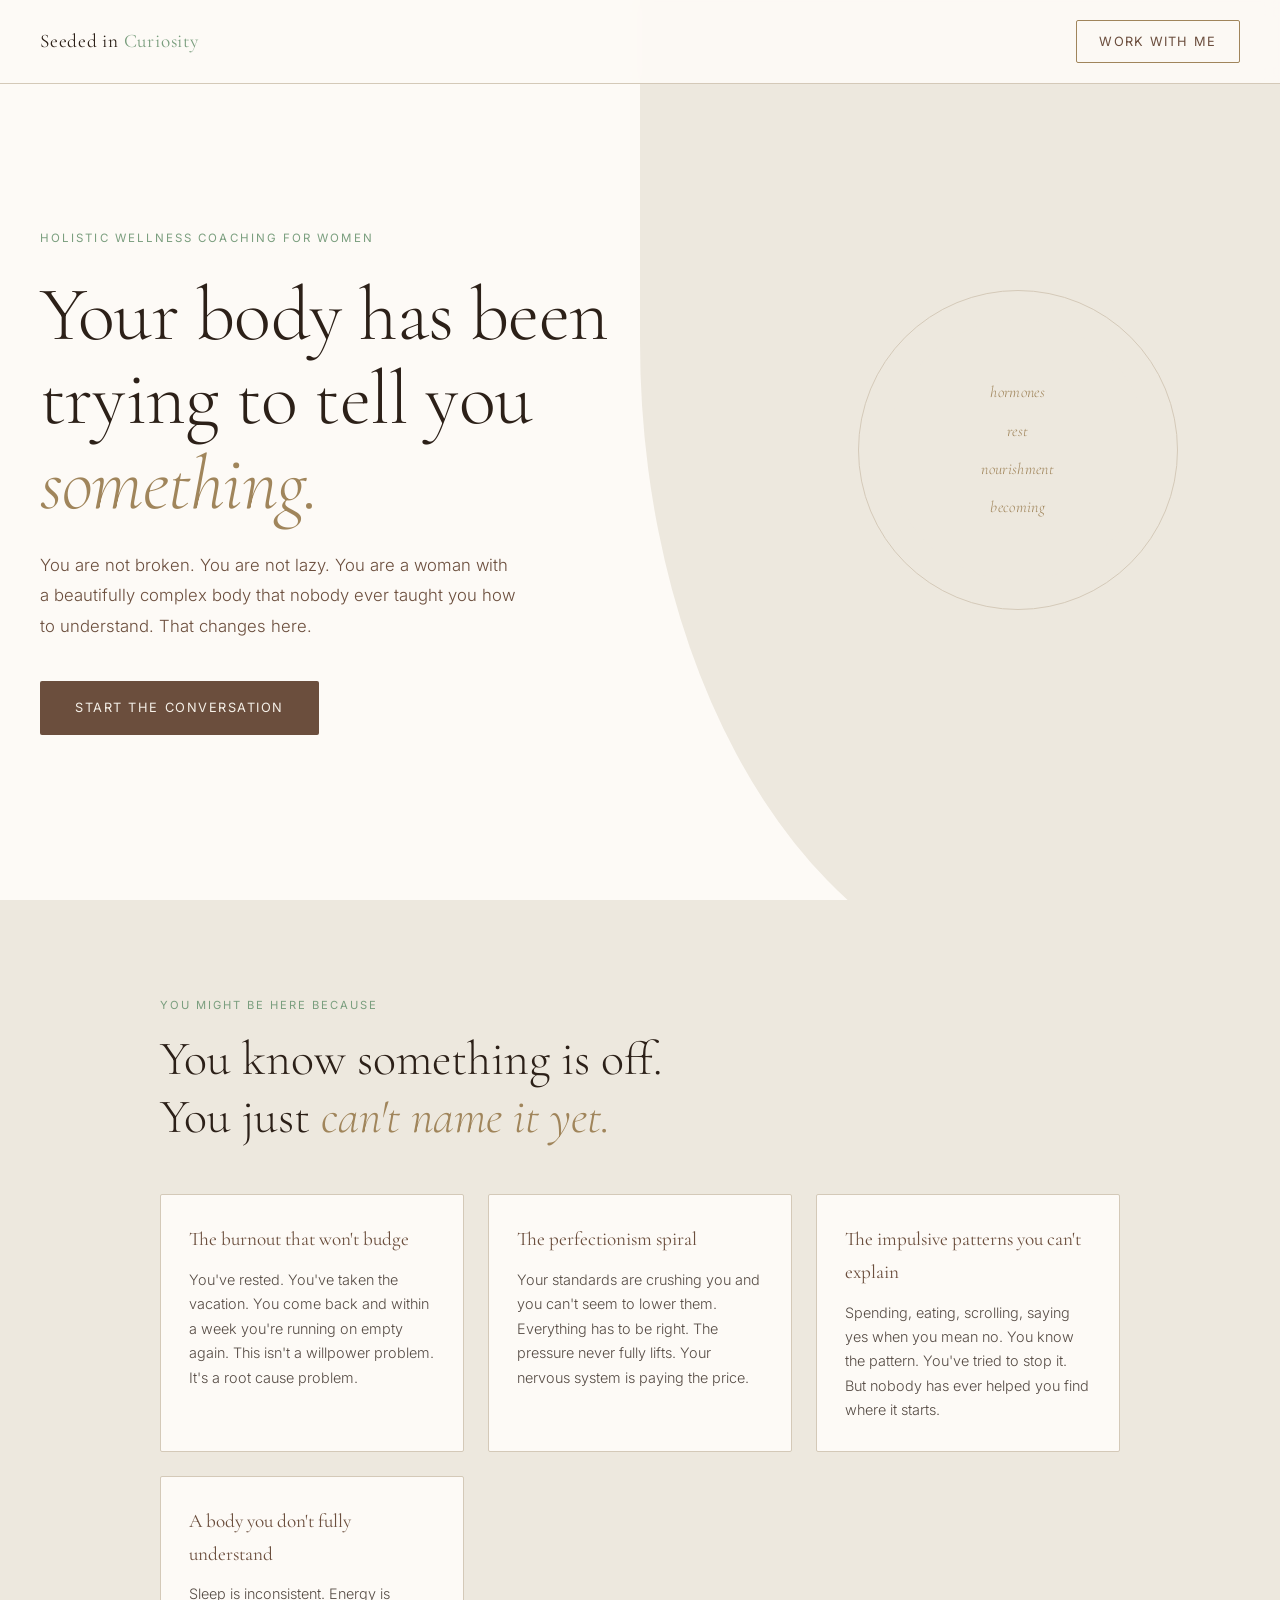
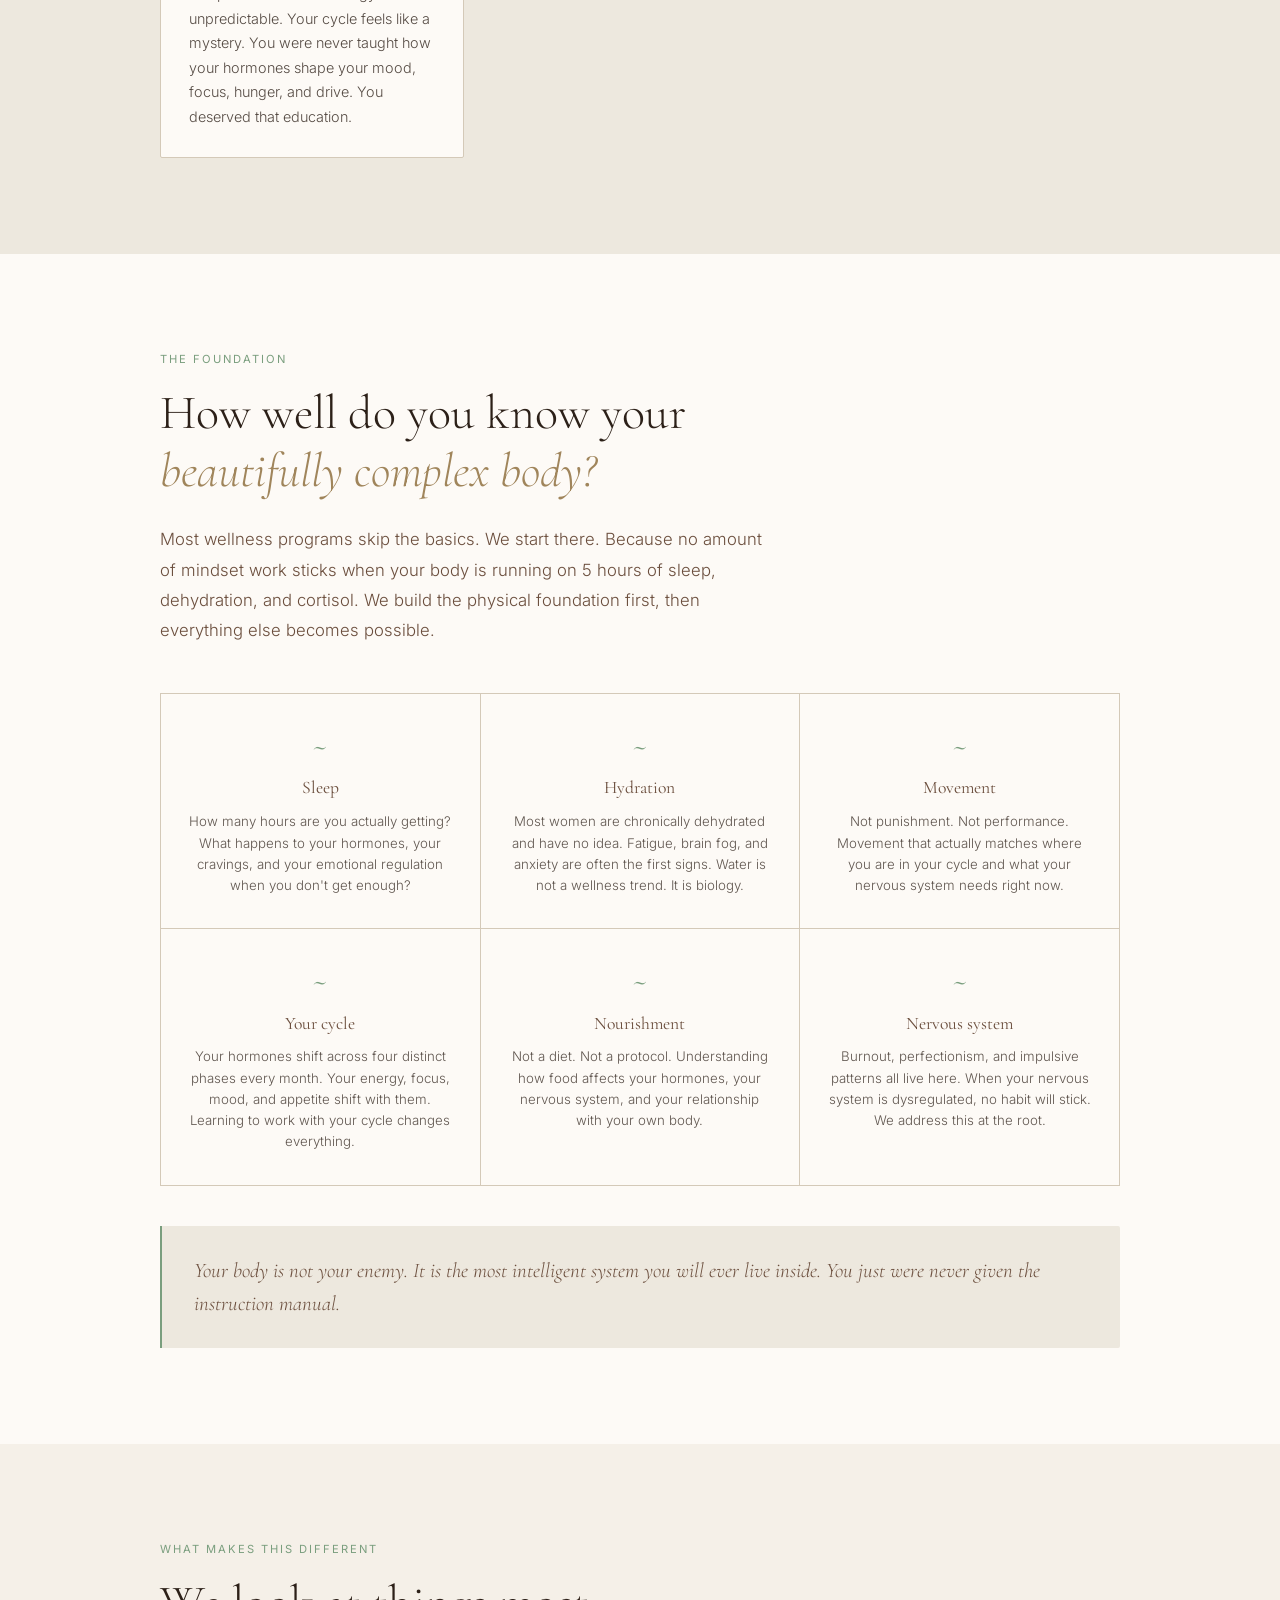
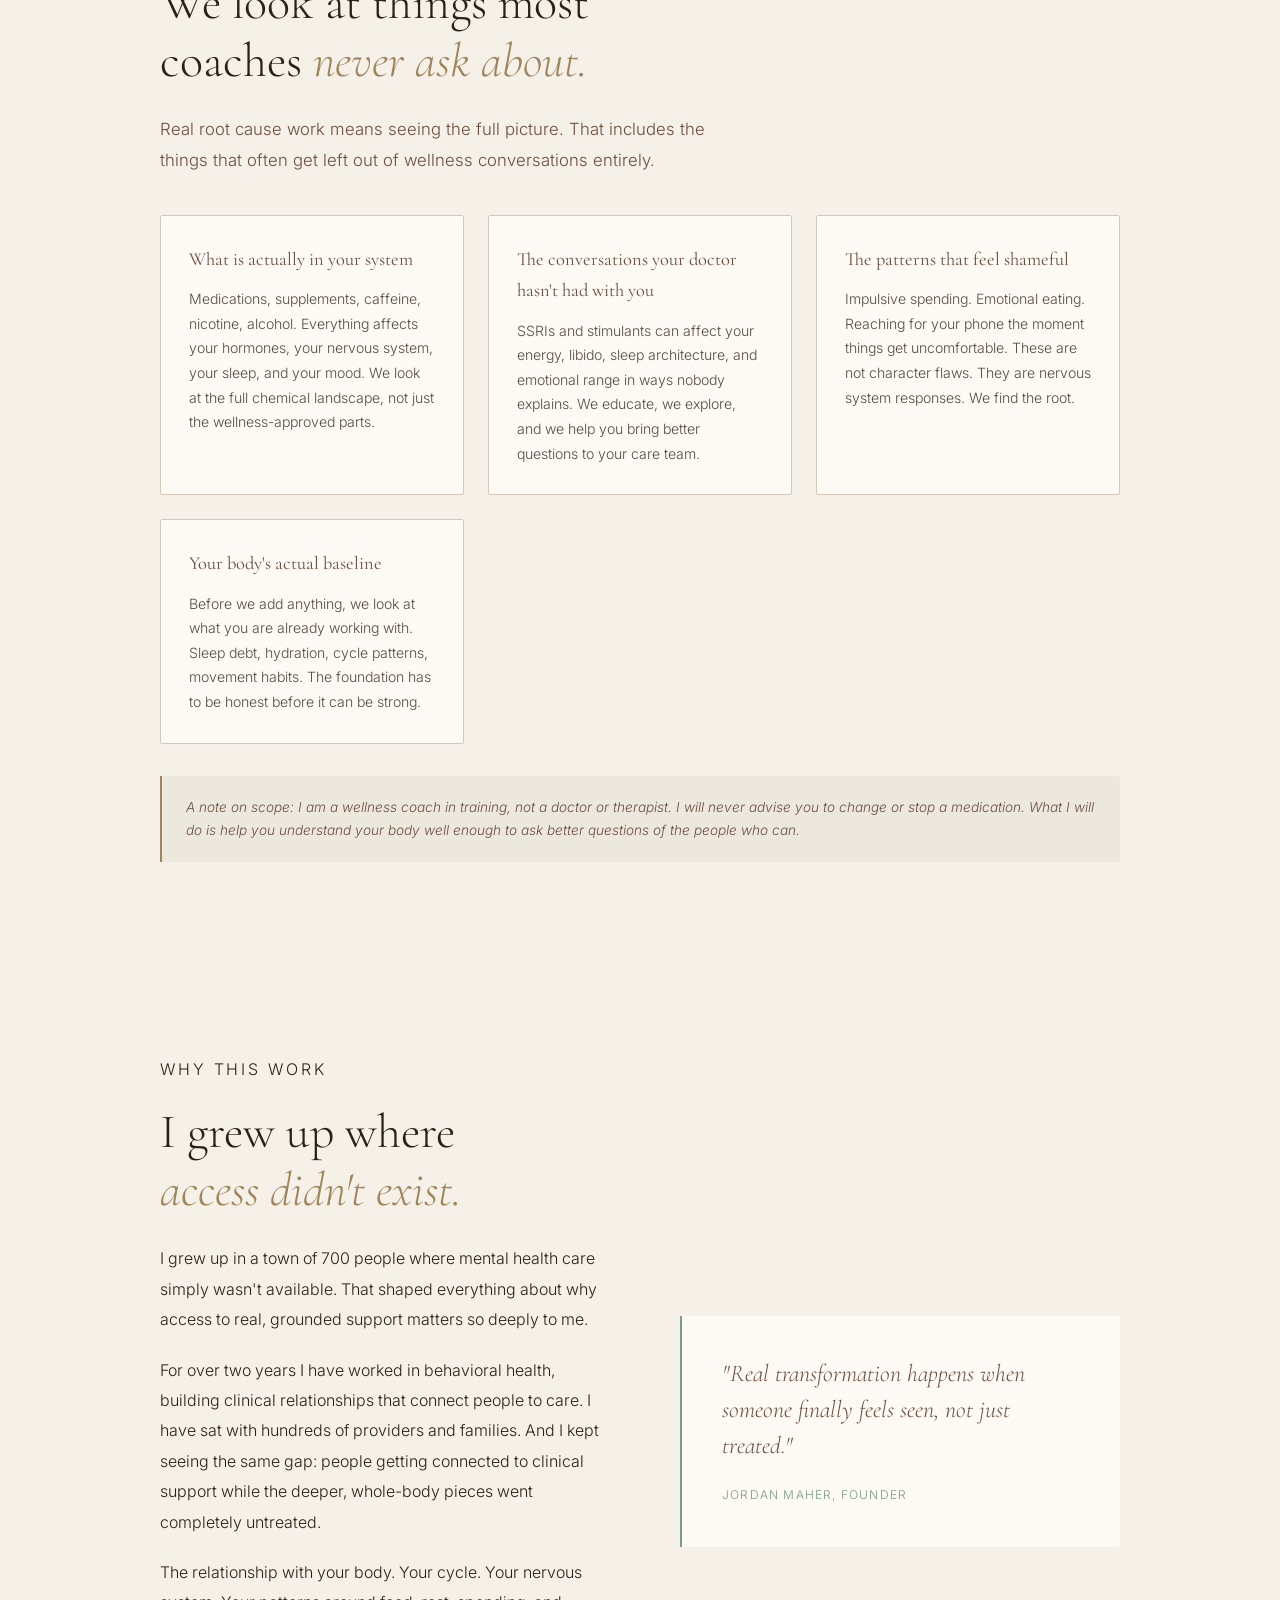
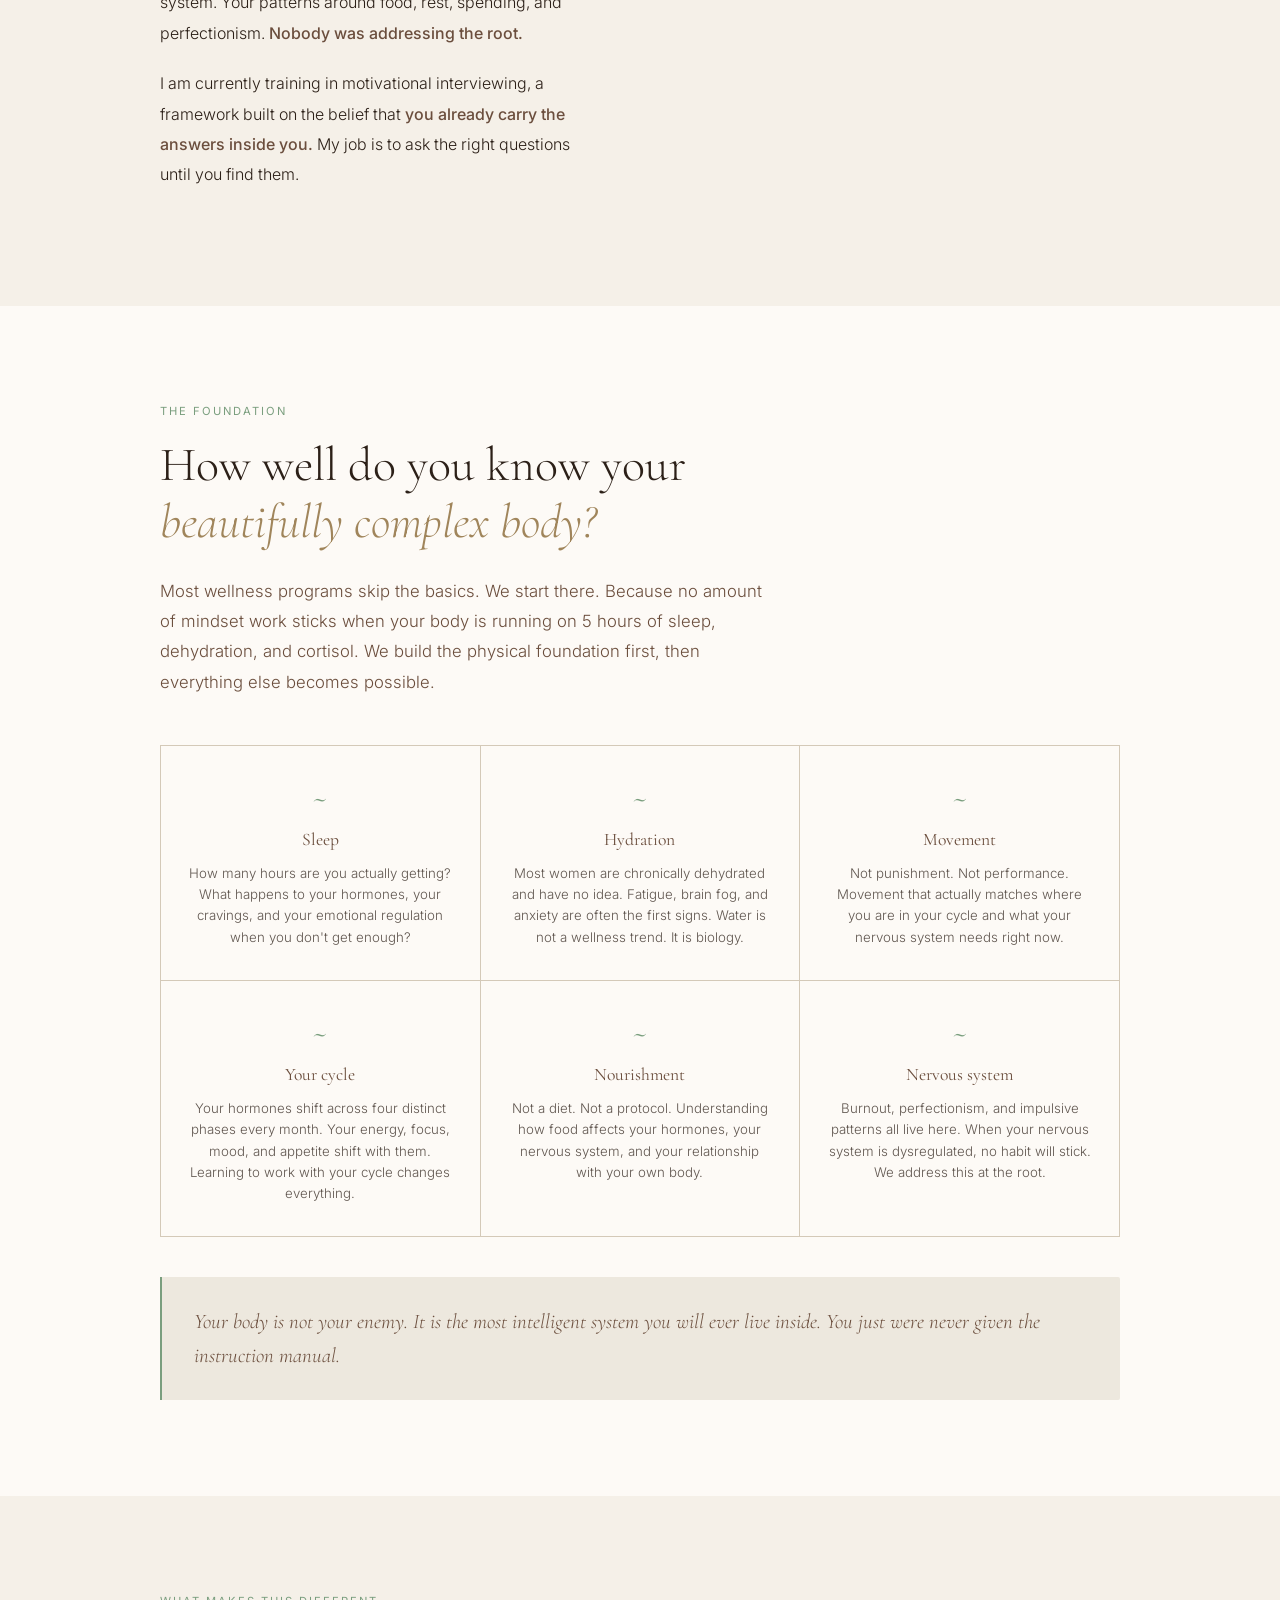
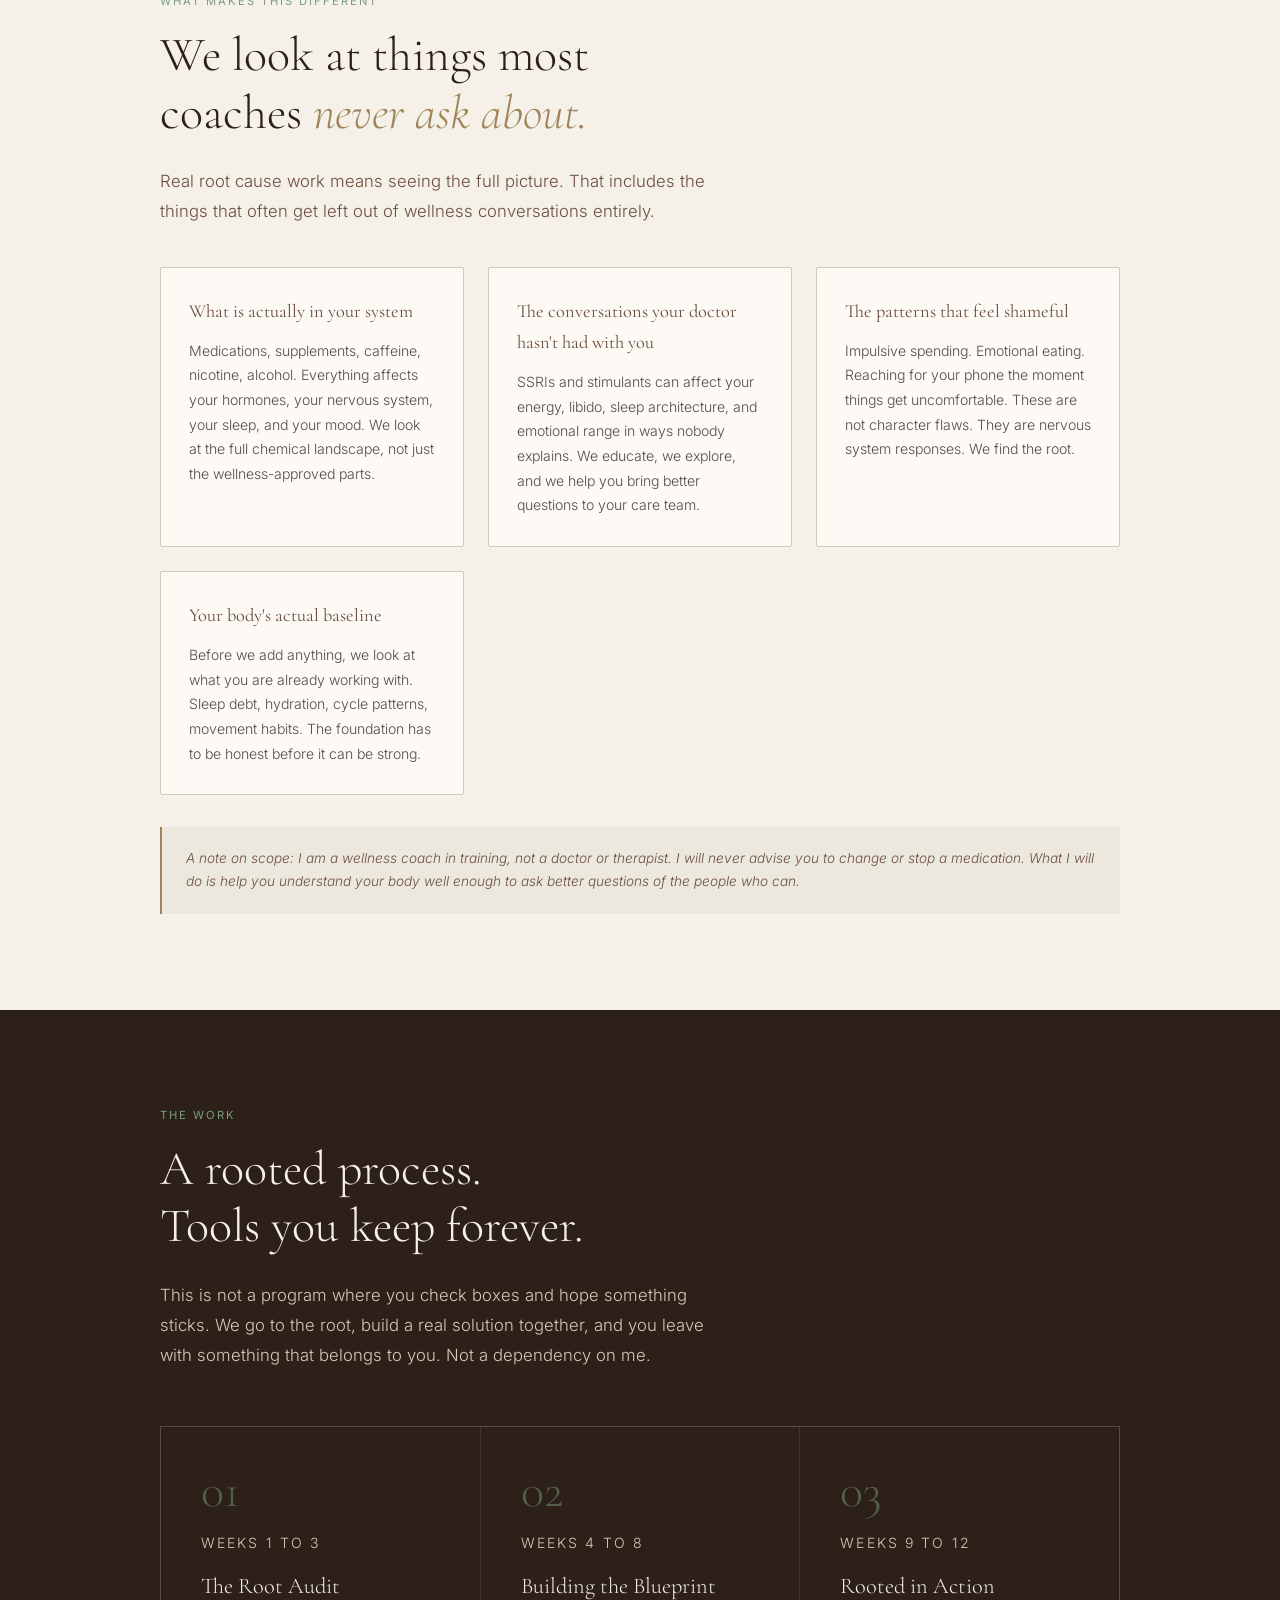
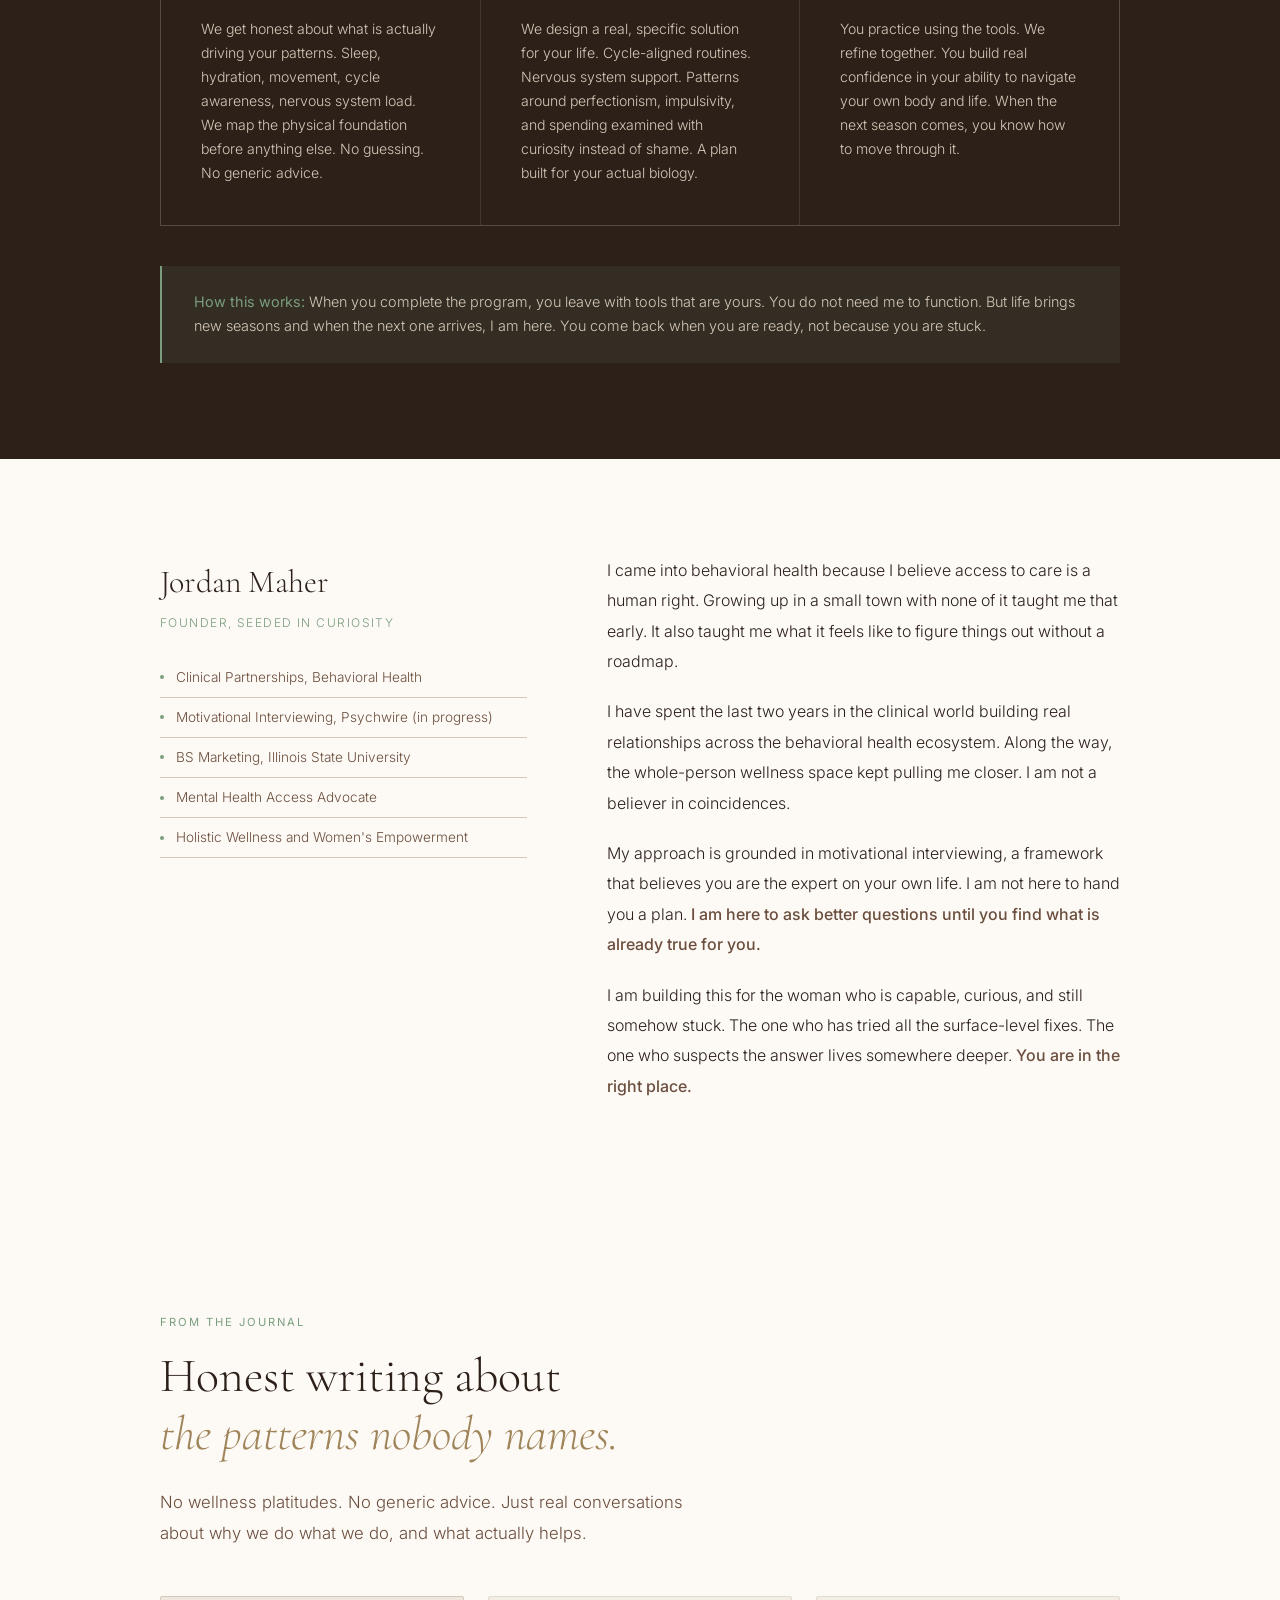
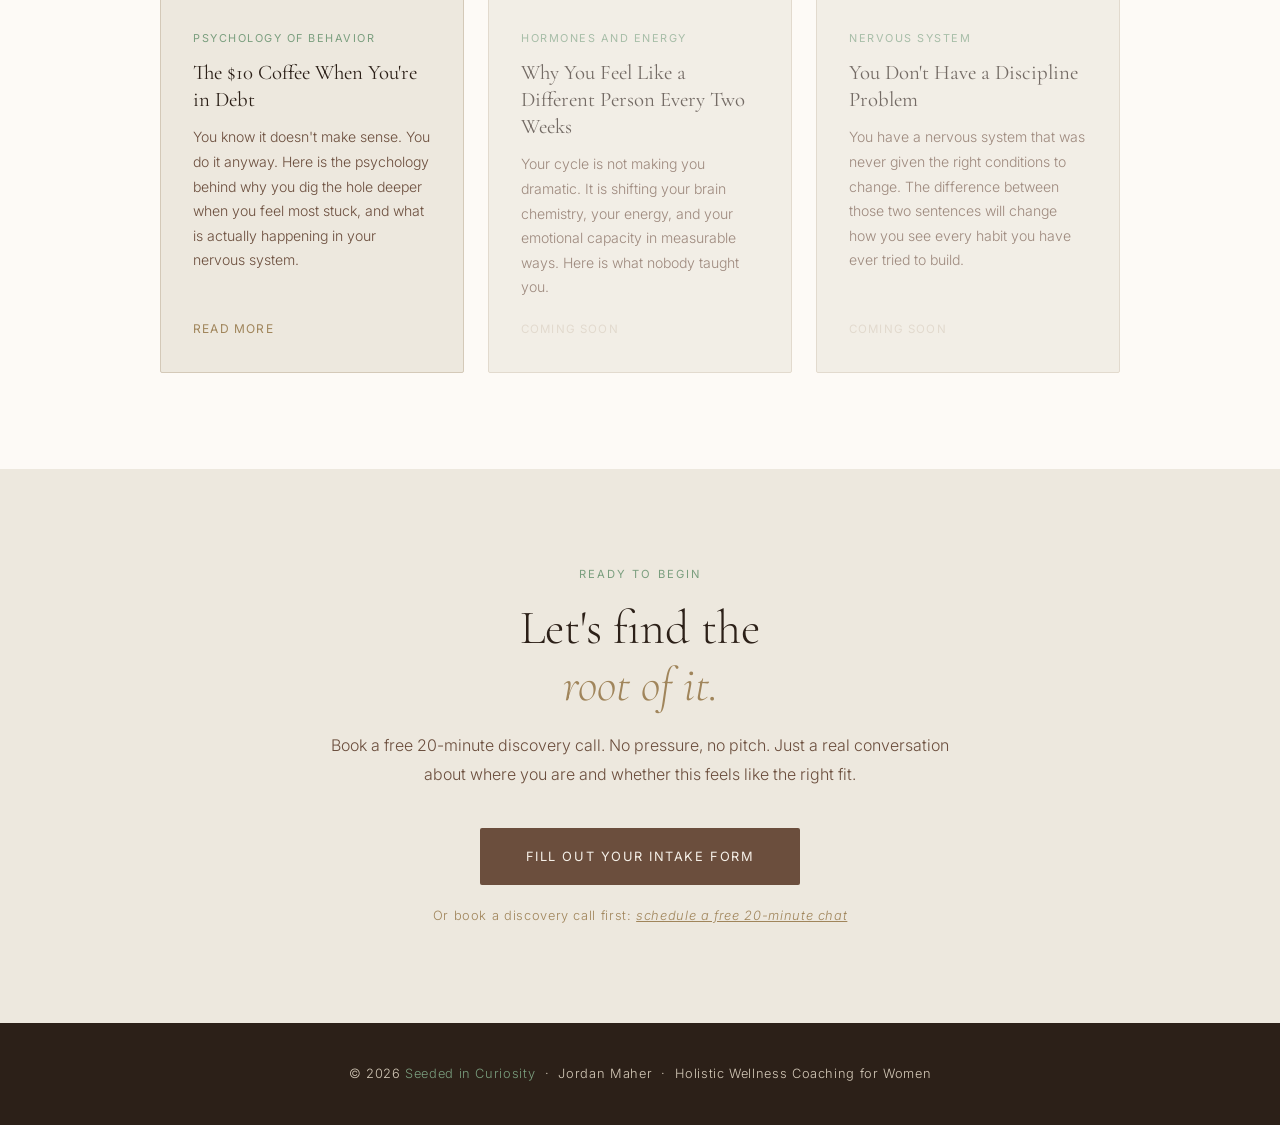
==== commit 26419b16: "Update index.html" ====
--- a/index.html
+++ b/index.html
@@ -256,7 +256,7 @@
 
   .body-grid {
     display: grid;
-    grid-template-columns: repeat(auto-fit, minmax(200px, 1fr));
+    grid-template-columns: repeat(3, 1fr);
     gap: 1px;
     background: var(--mist);
     border: 0.5px solid var(--mist);
@@ -417,7 +417,7 @@
 
   .body-grid {
     display: grid;
-    grid-template-columns: repeat(auto-fit, minmax(200px, 1fr));
+    grid-template-columns: repeat(3, 1fr);
     gap: 1px;
     background: var(--mist);
     border: 0.5px solid var(--mist);
@@ -788,6 +788,7 @@
     .story-layout { grid-template-columns: 1fr; gap: 2.5rem; }
     .about-layout { grid-template-columns: 1fr; gap: 2.5rem; }
     .about-left { position: static; }
+    .body-grid { grid-template-columns: 1fr; }
   }
 
   @media (prefers-reduced-motion: reduce) {
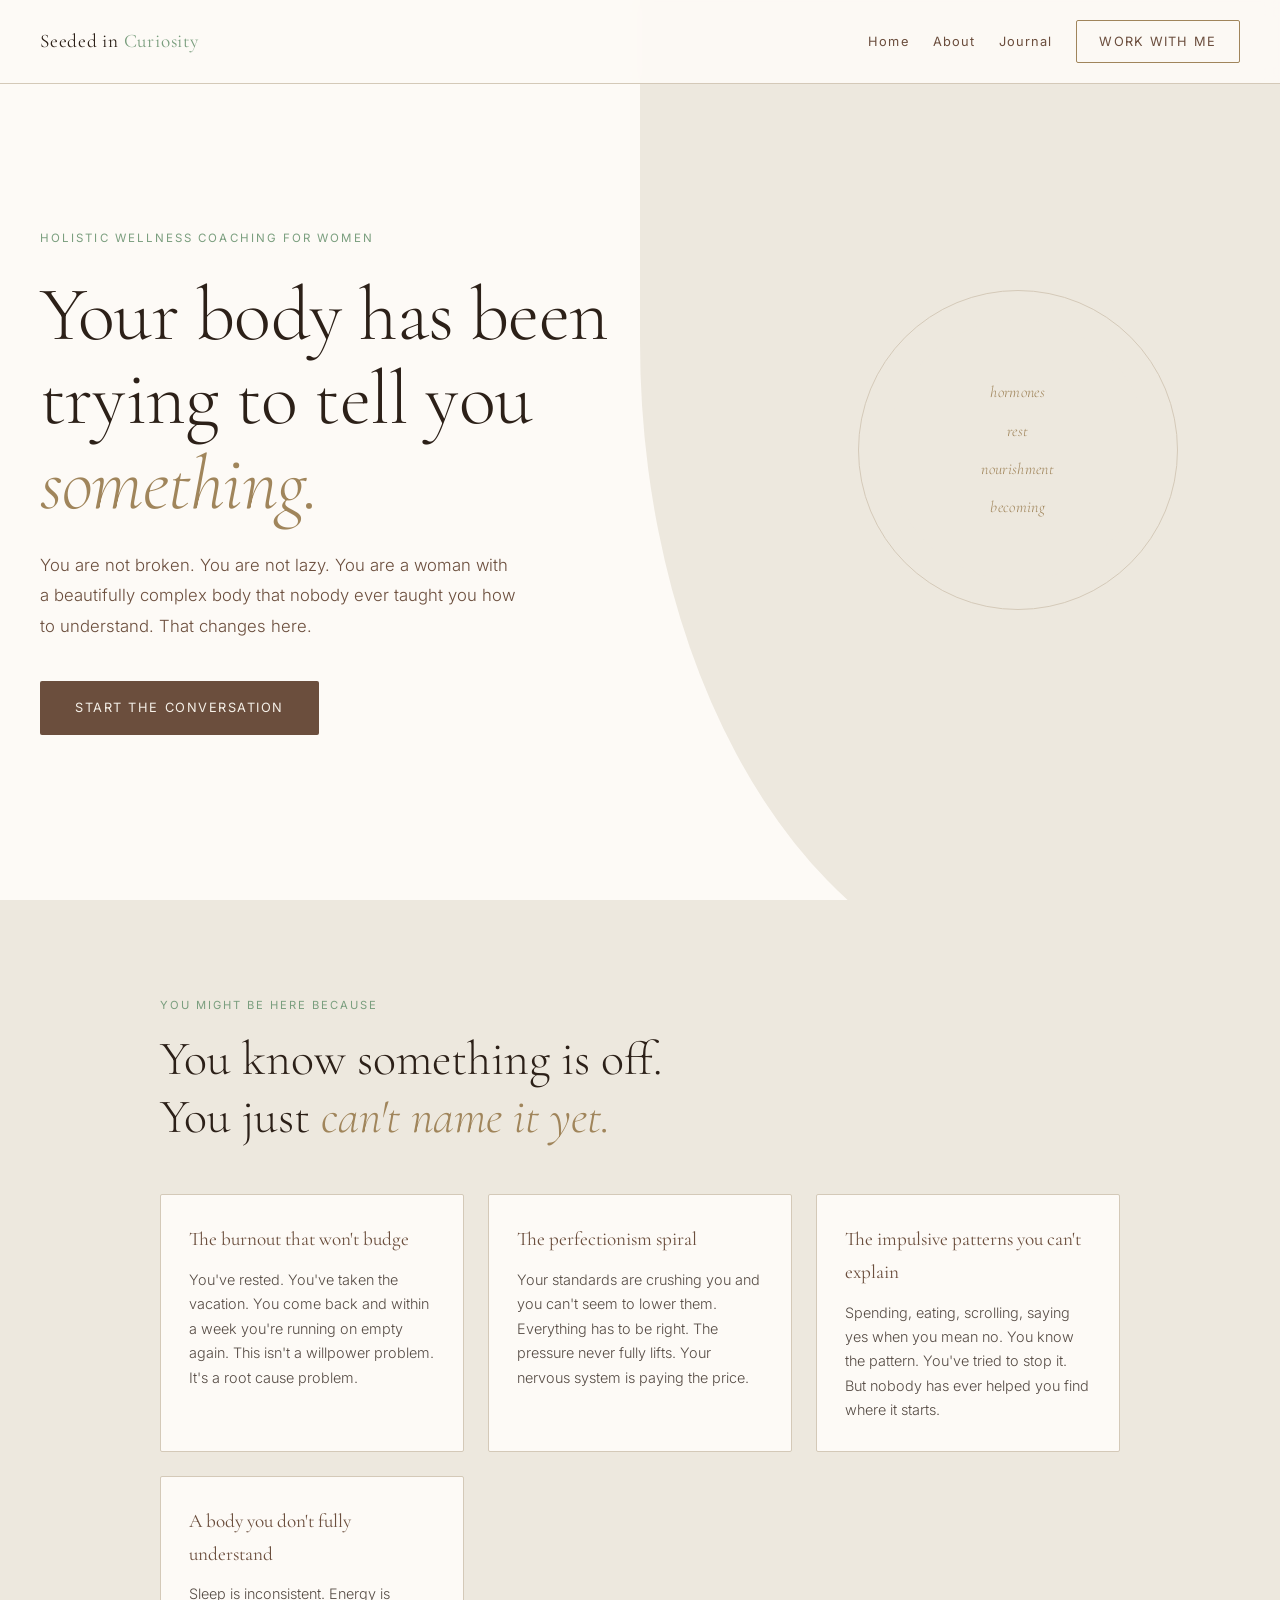
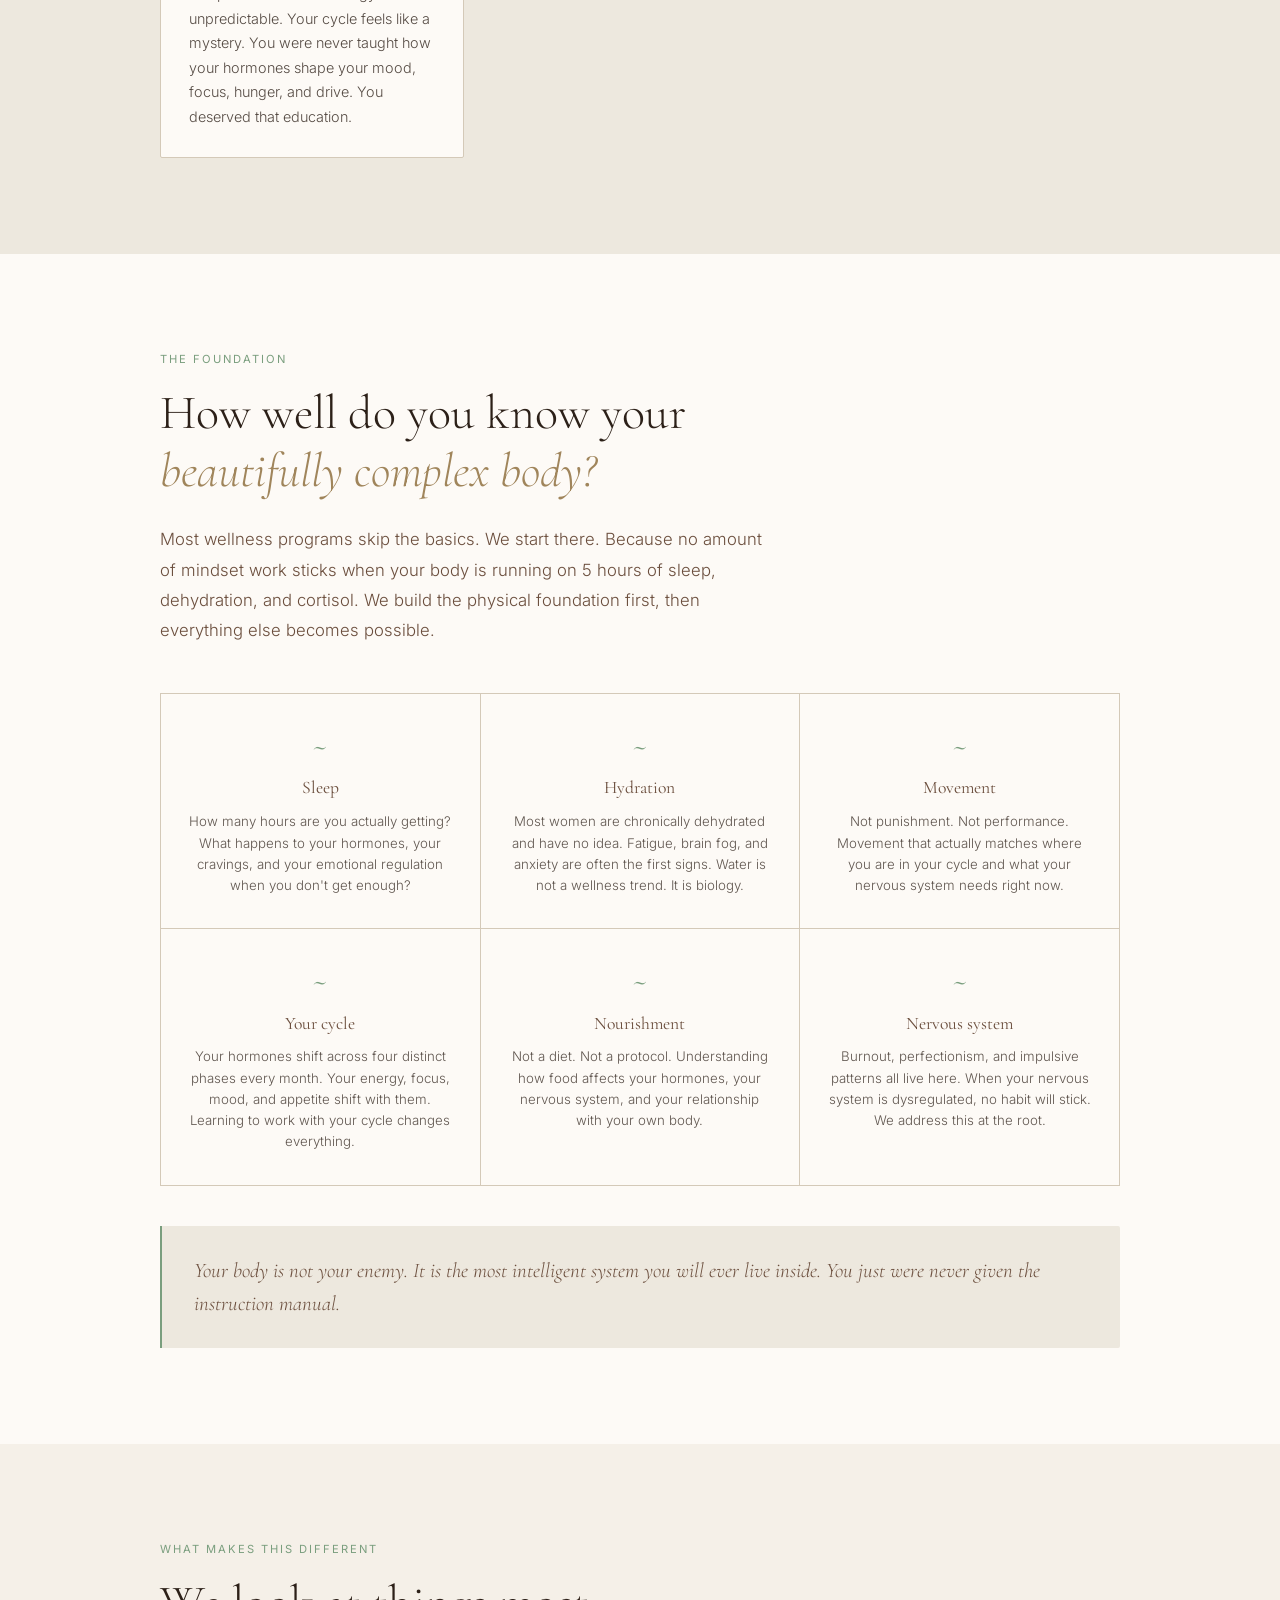
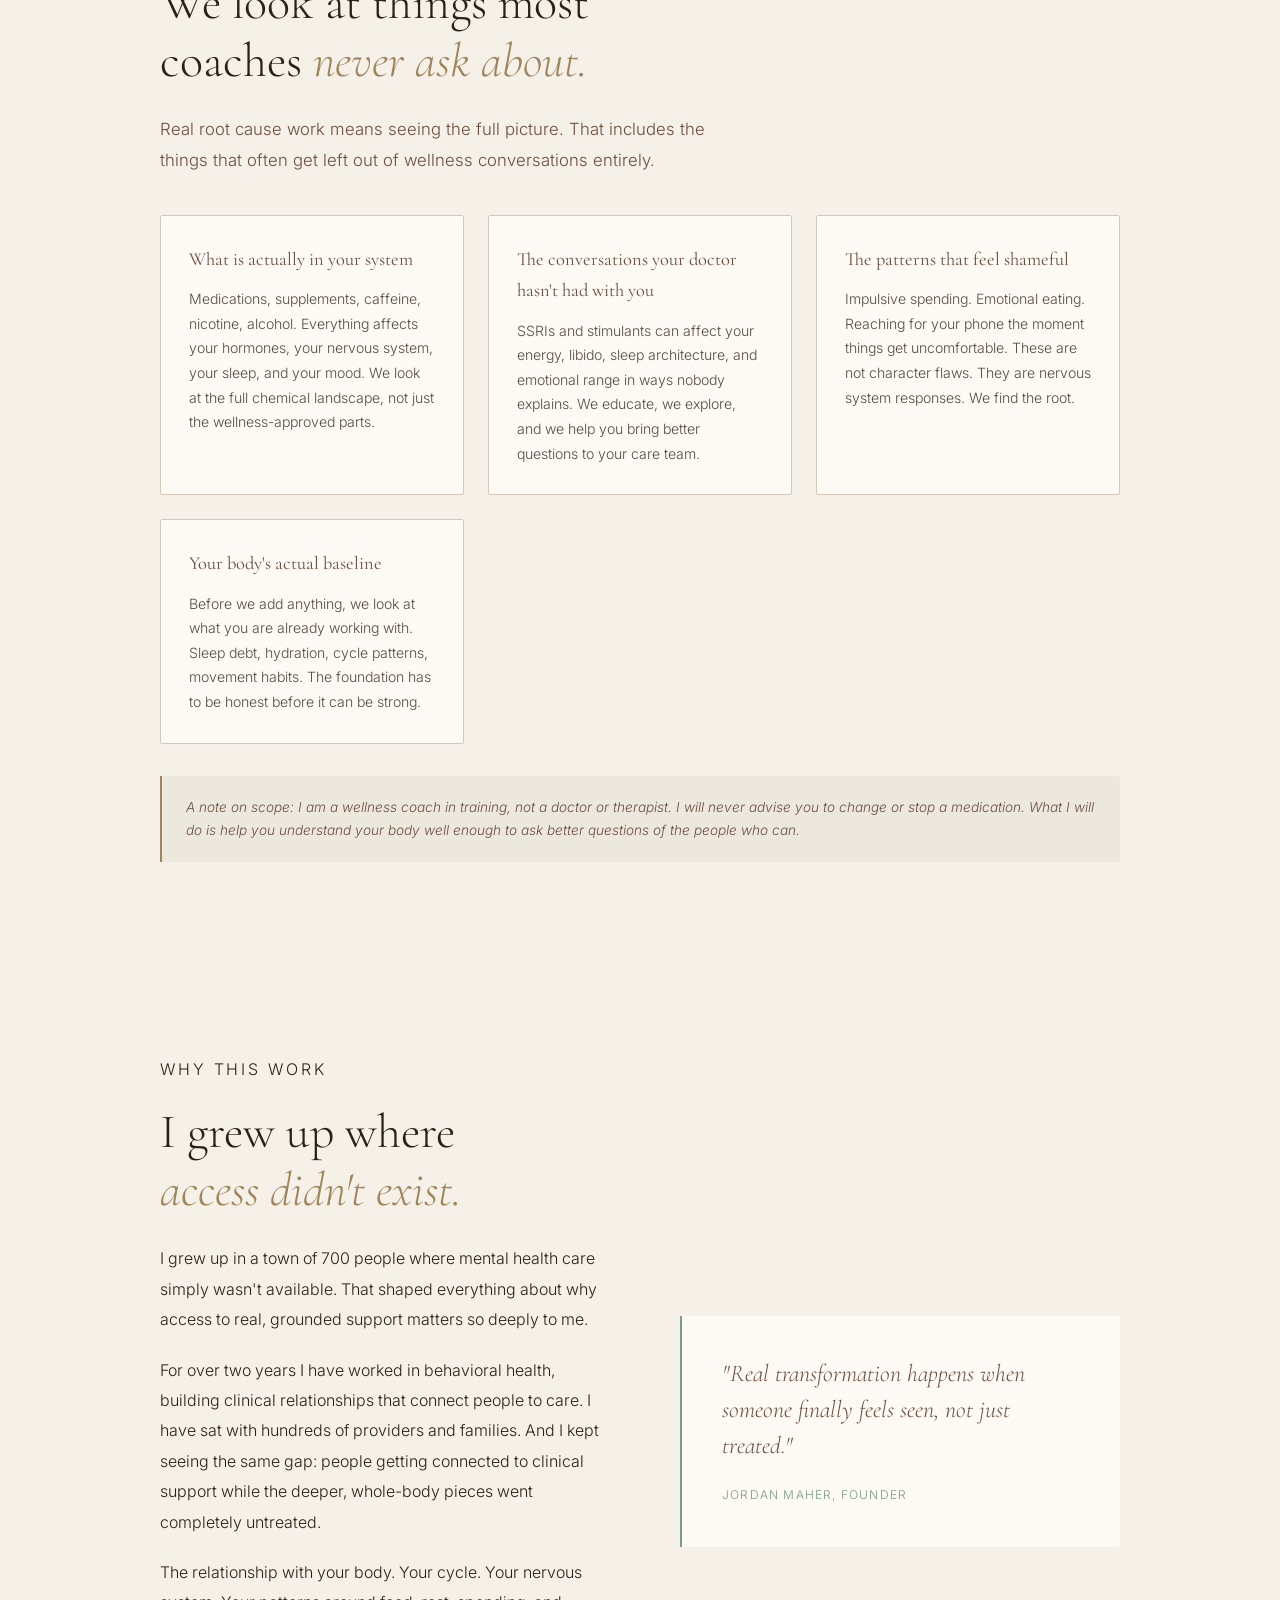
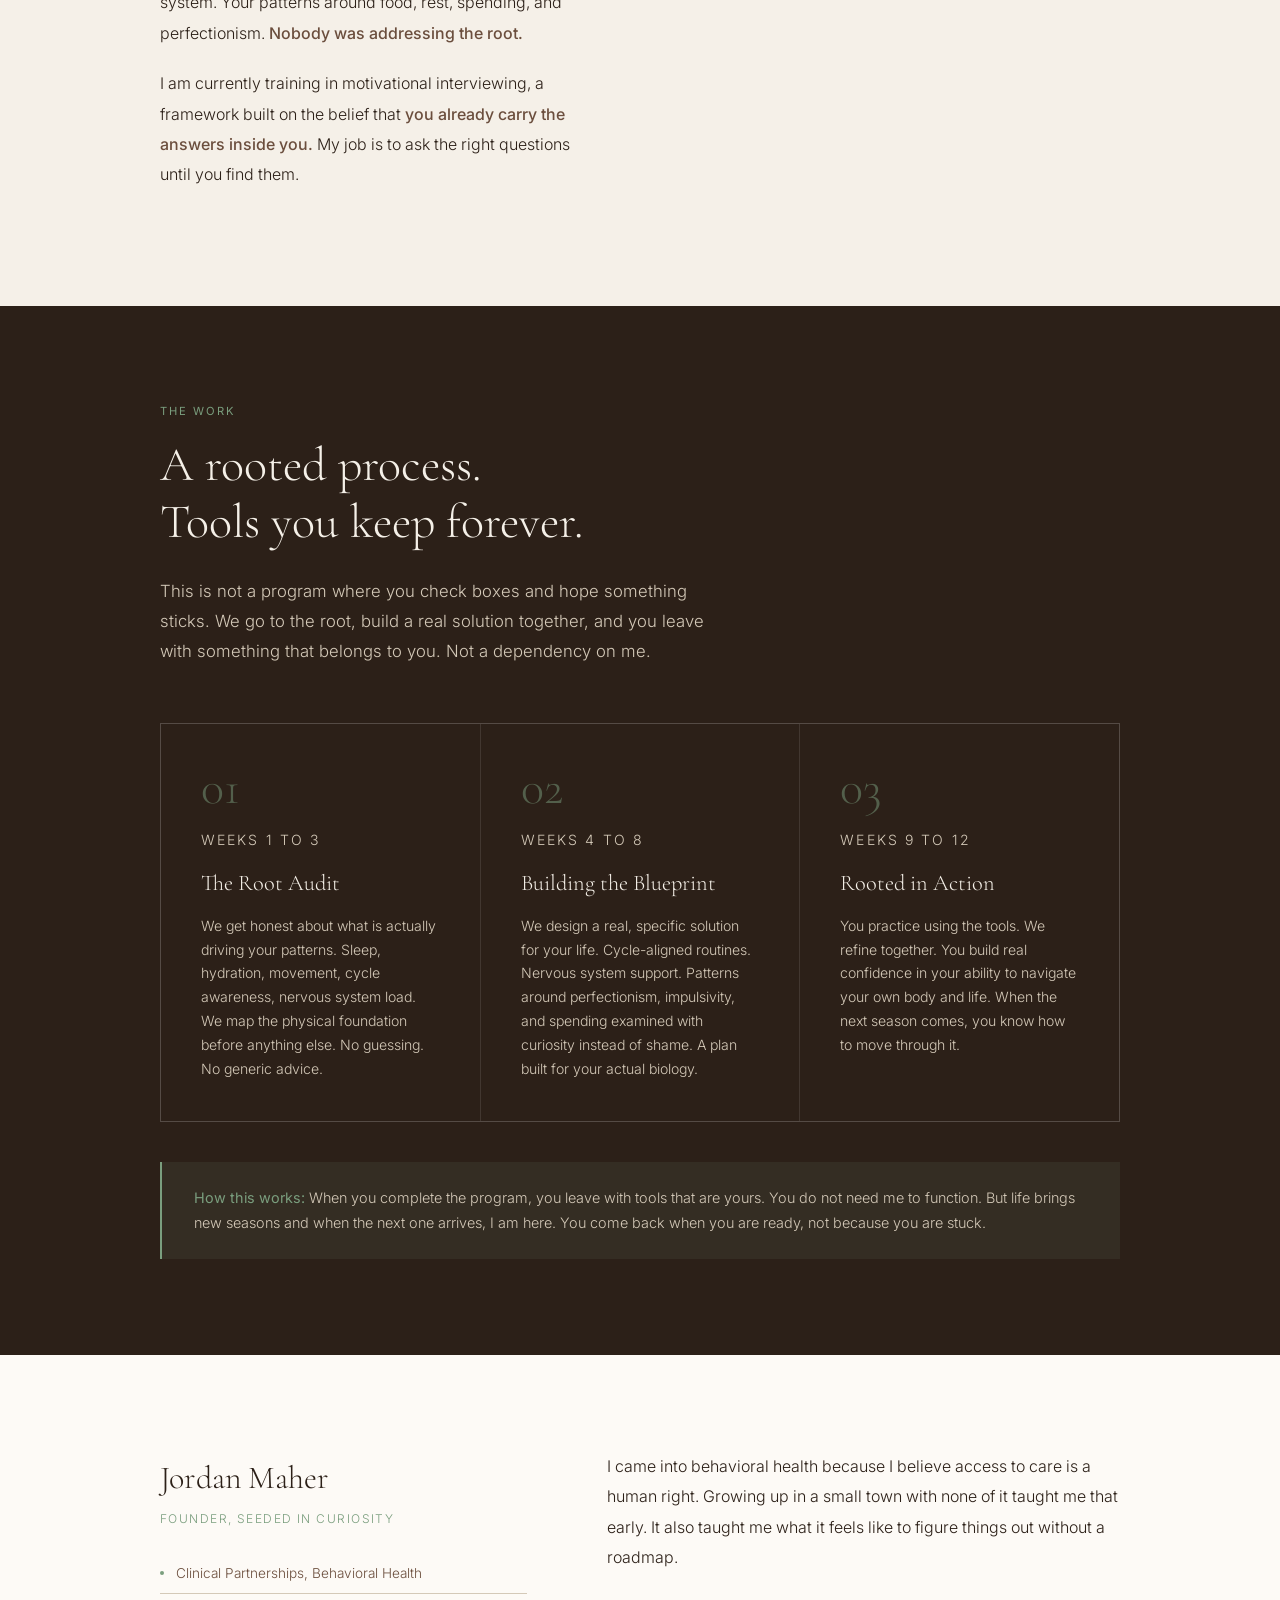
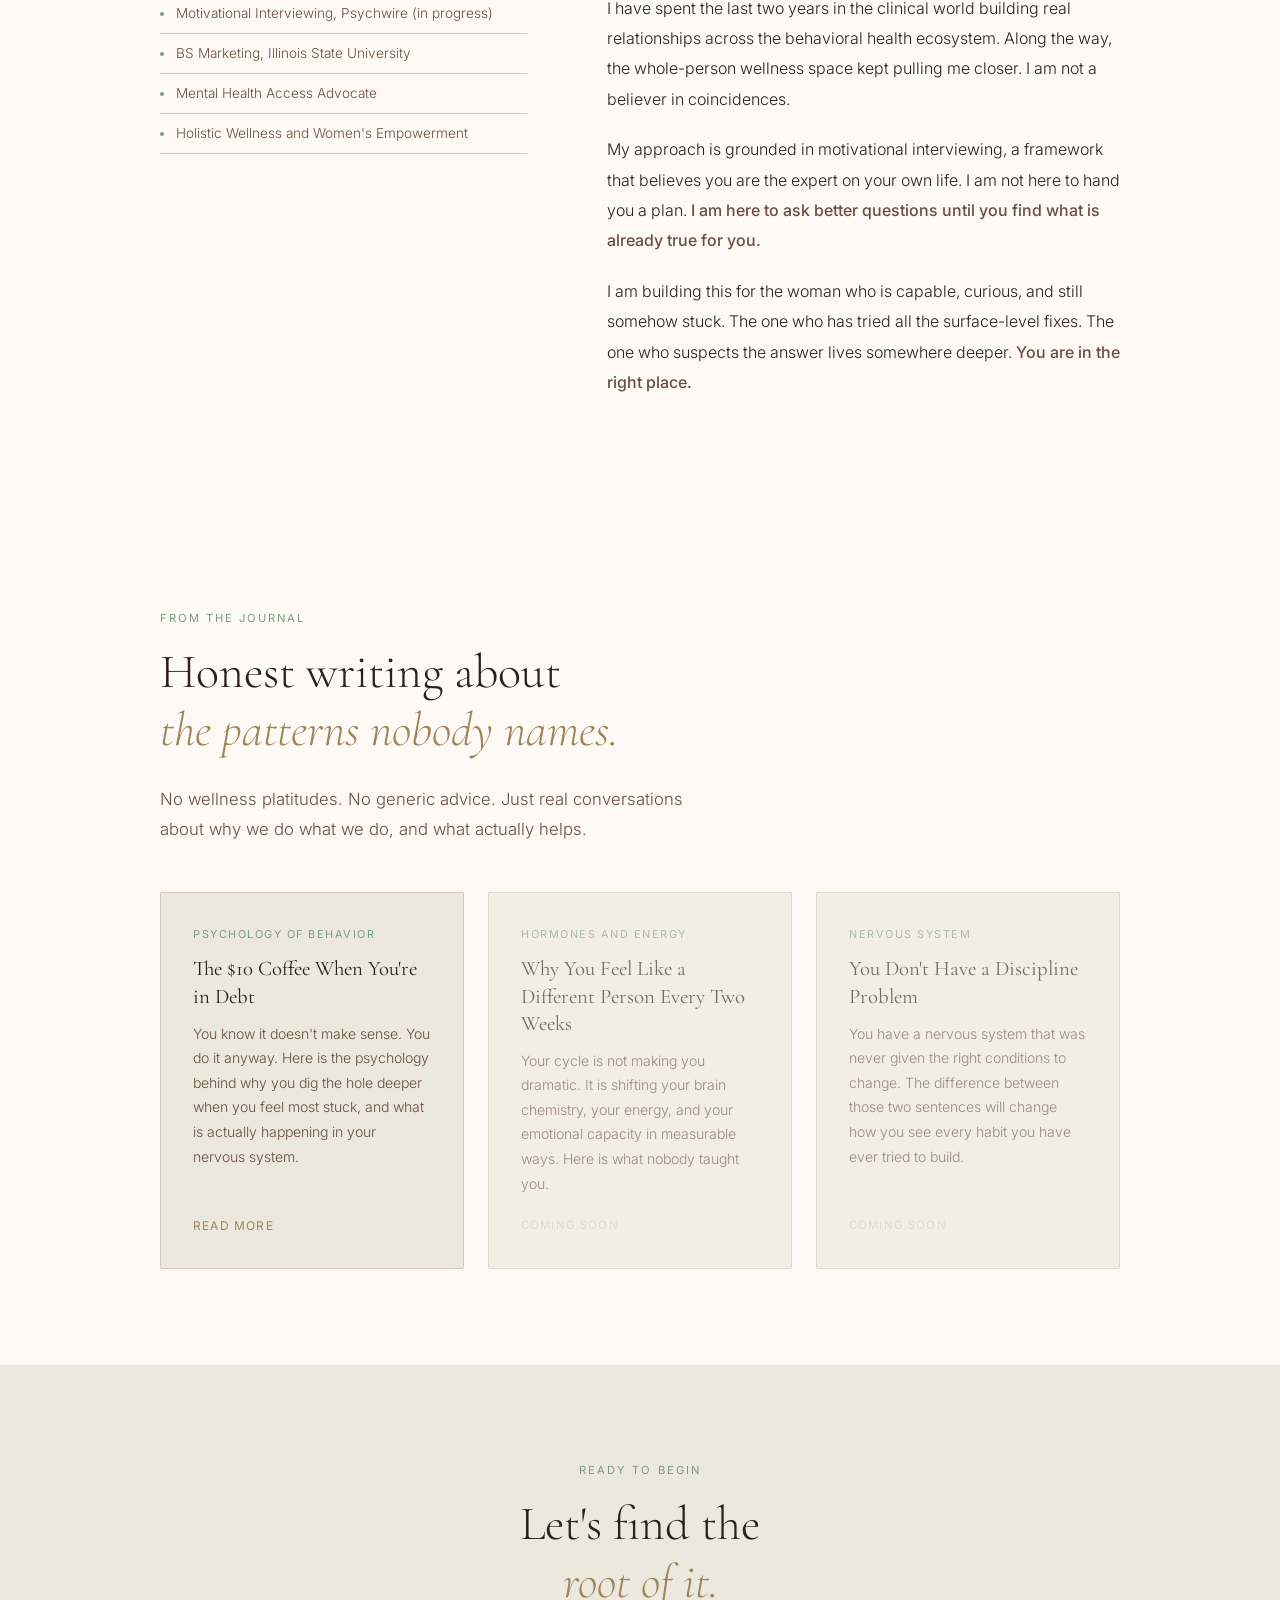
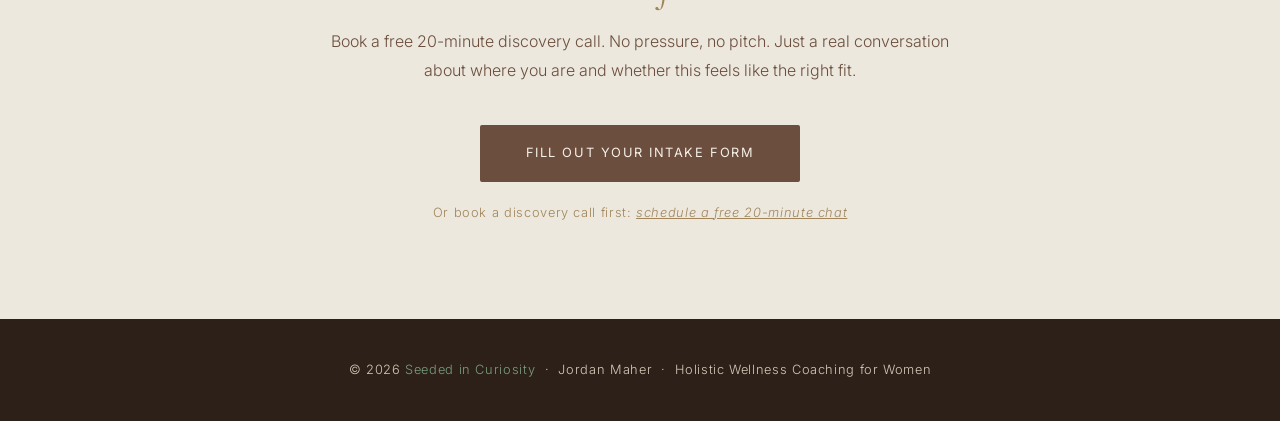
==== commit d27ac99c: "Update index.html" ====
--- a/index.html
+++ b/index.html
@@ -56,6 +56,23 @@
 
   .nav-logo span { color: var(--sage); }
 
+  .nav-links {
+    display: flex;
+    gap: 1.5rem;
+    align-items: center;
+  }
+
+  .nav-text-link {
+    font-size: 0.8rem;
+    letter-spacing: 0.08em;
+    color: var(--bark);
+    text-decoration: none;
+    font-weight: 400;
+    transition: color 0.15s;
+  }
+
+  .nav-text-link:hover { color: var(--soil); }
+
   .nav-link {
     font-size: 0.8rem;
     letter-spacing: 0.1em;
@@ -404,123 +421,6 @@
     font-style: normal;
   }
 
-  /* BODY SECTION */
-  .body-section { background: var(--white); }
-
-  .body-intro {
-    font-size: 1.05rem;
-    color: var(--bark);
-    max-width: 620px;
-    margin-bottom: 3rem;
-    line-height: 1.8;
-  }
-
-  .body-grid {
-    display: grid;
-    grid-template-columns: repeat(3, 1fr);
-    gap: 1px;
-    background: var(--mist);
-    border: 0.5px solid var(--mist);
-    margin-bottom: 2.5rem;
-  }
-
-  .body-tile {
-    background: var(--white);
-    padding: 2rem 1.75rem;
-    text-align: center;
-  }
-
-  .body-tile-icon {
-    font-family: 'Cormorant Garamond', serif;
-    font-size: 2.2rem;
-    font-style: italic;
-    color: var(--sage);
-    margin-bottom: 0.75rem;
-    line-height: 1;
-  }
-
-  .body-tile h3 {
-    font-family: 'Cormorant Garamond', serif;
-    font-size: 1.1rem;
-    font-weight: 400;
-    color: var(--bark);
-    margin-bottom: 0.5rem;
-  }
-
-  .body-tile p {
-    font-size: 0.83rem;
-    color: var(--soil);
-    opacity: 0.75;
-    line-height: 1.6;
-  }
-
-  .body-callout {
-    background: var(--linen);
-    border-left: 2px solid var(--sage);
-    padding: 1.75rem 2rem;
-    border-radius: 0 2px 2px 0;
-  }
-
-  .body-callout p {
-    font-family: 'Cormorant Garamond', serif;
-    font-size: 1.3rem;
-    font-style: italic;
-    color: var(--bark);
-    line-height: 1.6;
-    margin: 0;
-  }
-
-  /* WHOLE PICTURE */
-  .whole-picture { background: var(--cream); }
-
-  .wp-intro {
-    font-size: 1.05rem;
-    color: var(--bark);
-    max-width: 580px;
-    margin-bottom: 2.5rem;
-    line-height: 1.8;
-  }
-
-  .wp-grid {
-    display: grid;
-    grid-template-columns: repeat(auto-fit, minmax(260px, 1fr));
-    gap: 1.5rem;
-    margin-bottom: 2rem;
-  }
-
-  .wp-item {
-    background: var(--white);
-    border: 0.5px solid var(--mist);
-    padding: 1.75rem;
-    border-radius: 2px;
-  }
-
-  .wp-item h3 {
-    font-family: 'Cormorant Garamond', serif;
-    font-size: 1.15rem;
-    font-weight: 400;
-    color: var(--bark);
-    margin-bottom: 0.75rem;
-  }
-
-  .wp-item p {
-    font-size: 0.88rem;
-    color: var(--soil);
-    opacity: 0.8;
-    line-height: 1.75;
-  }
-
-  .wp-note {
-    background: var(--linen);
-    border-left: 2px solid var(--clay);
-    padding: 1.25rem 1.5rem;
-    border-radius: 0 2px 2px 0;
-    font-size: 0.85rem;
-    color: var(--bark);
-    line-height: 1.7;
-    font-style: italic;
-  }
-
   /* METHOD */
   .method { background: var(--soil); color: var(--cream); }
   .method .section-title { color: var(--cream); }
@@ -799,8 +699,13 @@
 <body>
 
 <nav>
-  <a href="#" class="nav-logo">Seeded in <span>Curiosity</span></a>
-  <a href="#booking" class="nav-link">Work with me</a>
+  <a href="index.html" class="nav-logo">Seeded in <span>Curiosity</span></a>
+  <div class="nav-links">
+    <a href="index.html" class="nav-text-link">Home</a>
+    <a href="about.html" class="nav-text-link">About</a>
+    <a href="blog.html" class="nav-text-link">Journal</a>
+    <a href="intake.html" class="nav-link">Work with me</a>
+  </div>
 </nav>
 
 <!-- HERO -->
@@ -943,80 +848,6 @@
           <cite>Jordan Maher, founder</cite>
         </div>
       </div>
-    </div>
-  </div>
-</section>
-
-<!-- BODY SECTION -->
-<section class="body-section" id="body">
-  <div class="container">
-    <p class="section-eyebrow">The foundation</p>
-    <h2 class="section-title">How well do you know your<br><em>beautifully complex body?</em></h2>
-    <p class="body-intro">Most wellness programs skip the basics. We start there. Because no amount of mindset work sticks when your body is running on 5 hours of sleep, dehydration, and cortisol. We build the physical foundation first, then everything else becomes possible.</p>
-    <div class="body-grid">
-      <div class="body-tile">
-        <div class="body-tile-icon">~</div>
-        <h3>Sleep</h3>
-        <p>How many hours are you actually getting? What happens to your hormones, your cravings, and your emotional regulation when you don't get enough?</p>
-      </div>
-      <div class="body-tile">
-        <div class="body-tile-icon">~</div>
-        <h3>Hydration</h3>
-        <p>Most women are chronically dehydrated and have no idea. Fatigue, brain fog, and anxiety are often the first signs. Water is not a wellness trend. It is biology.</p>
-      </div>
-      <div class="body-tile">
-        <div class="body-tile-icon">~</div>
-        <h3>Movement</h3>
-        <p>Not punishment. Not performance. Movement that actually matches where you are in your cycle and what your nervous system needs right now.</p>
-      </div>
-      <div class="body-tile">
-        <div class="body-tile-icon">~</div>
-        <h3>Your cycle</h3>
-        <p>Your hormones shift across four distinct phases every month. Your energy, focus, mood, and appetite shift with them. Learning to work with your cycle changes everything.</p>
-      </div>
-      <div class="body-tile">
-        <div class="body-tile-icon">~</div>
-        <h3>Nourishment</h3>
-        <p>Not a diet. Not a protocol. Understanding how food affects your hormones, your nervous system, and your relationship with your own body.</p>
-      </div>
-      <div class="body-tile">
-        <div class="body-tile-icon">~</div>
-        <h3>Nervous system</h3>
-        <p>Burnout, perfectionism, and impulsive patterns all live here. When your nervous system is dysregulated, no habit will stick. We address this at the root.</p>
-      </div>
-    </div>
-    <div class="body-callout">
-      <p>Your body is not your enemy. It is the most intelligent system you will ever live inside. You just were never given the instruction manual.</p>
-    </div>
-  </div>
-</section>
-
-<!-- WHOLE PICTURE -->
-<section class="whole-picture" id="whole-picture">
-  <div class="container">
-    <p class="section-eyebrow">What makes this different</p>
-    <h2 class="section-title">We look at things most<br>coaches <em>never ask about.</em></h2>
-    <p class="wp-intro">Real root cause work means seeing the full picture. That includes the things that often get left out of wellness conversations entirely.</p>
-    <div class="wp-grid">
-      <div class="wp-item">
-        <h3>What is actually in your system</h3>
-        <p>Medications, supplements, caffeine, nicotine, alcohol. Everything affects your hormones, your nervous system, your sleep, and your mood. We look at the full chemical landscape, not just the wellness-approved parts.</p>
-      </div>
-      <div class="wp-item">
-        <h3>The conversations your doctor hasn't had with you</h3>
-        <p>SSRIs and stimulants can affect your energy, libido, sleep architecture, and emotional range in ways nobody explains. We educate, we explore, and we help you bring better questions to your care team.</p>
-      </div>
-      <div class="wp-item">
-        <h3>The patterns that feel shameful</h3>
-        <p>Impulsive spending. Emotional eating. Reaching for your phone the moment things get uncomfortable. These are not character flaws. They are nervous system responses. We find the root.</p>
-      </div>
-      <div class="wp-item">
-        <h3>Your body's actual baseline</h3>
-        <p>Before we add anything, we look at what you are already working with. Sleep debt, hydration, cycle patterns, movement habits. The foundation has to be honest before it can be strong.</p>
-      </div>
-    </div>
-    <div class="wp-note">
-      A note on scope: I am a wellness coach in training, not a doctor or therapist. I will never advise you to change or stop a medication. What I will do is help you understand your body well enough to ask better questions of the people who can.
     </div>
   </div>
 </section>
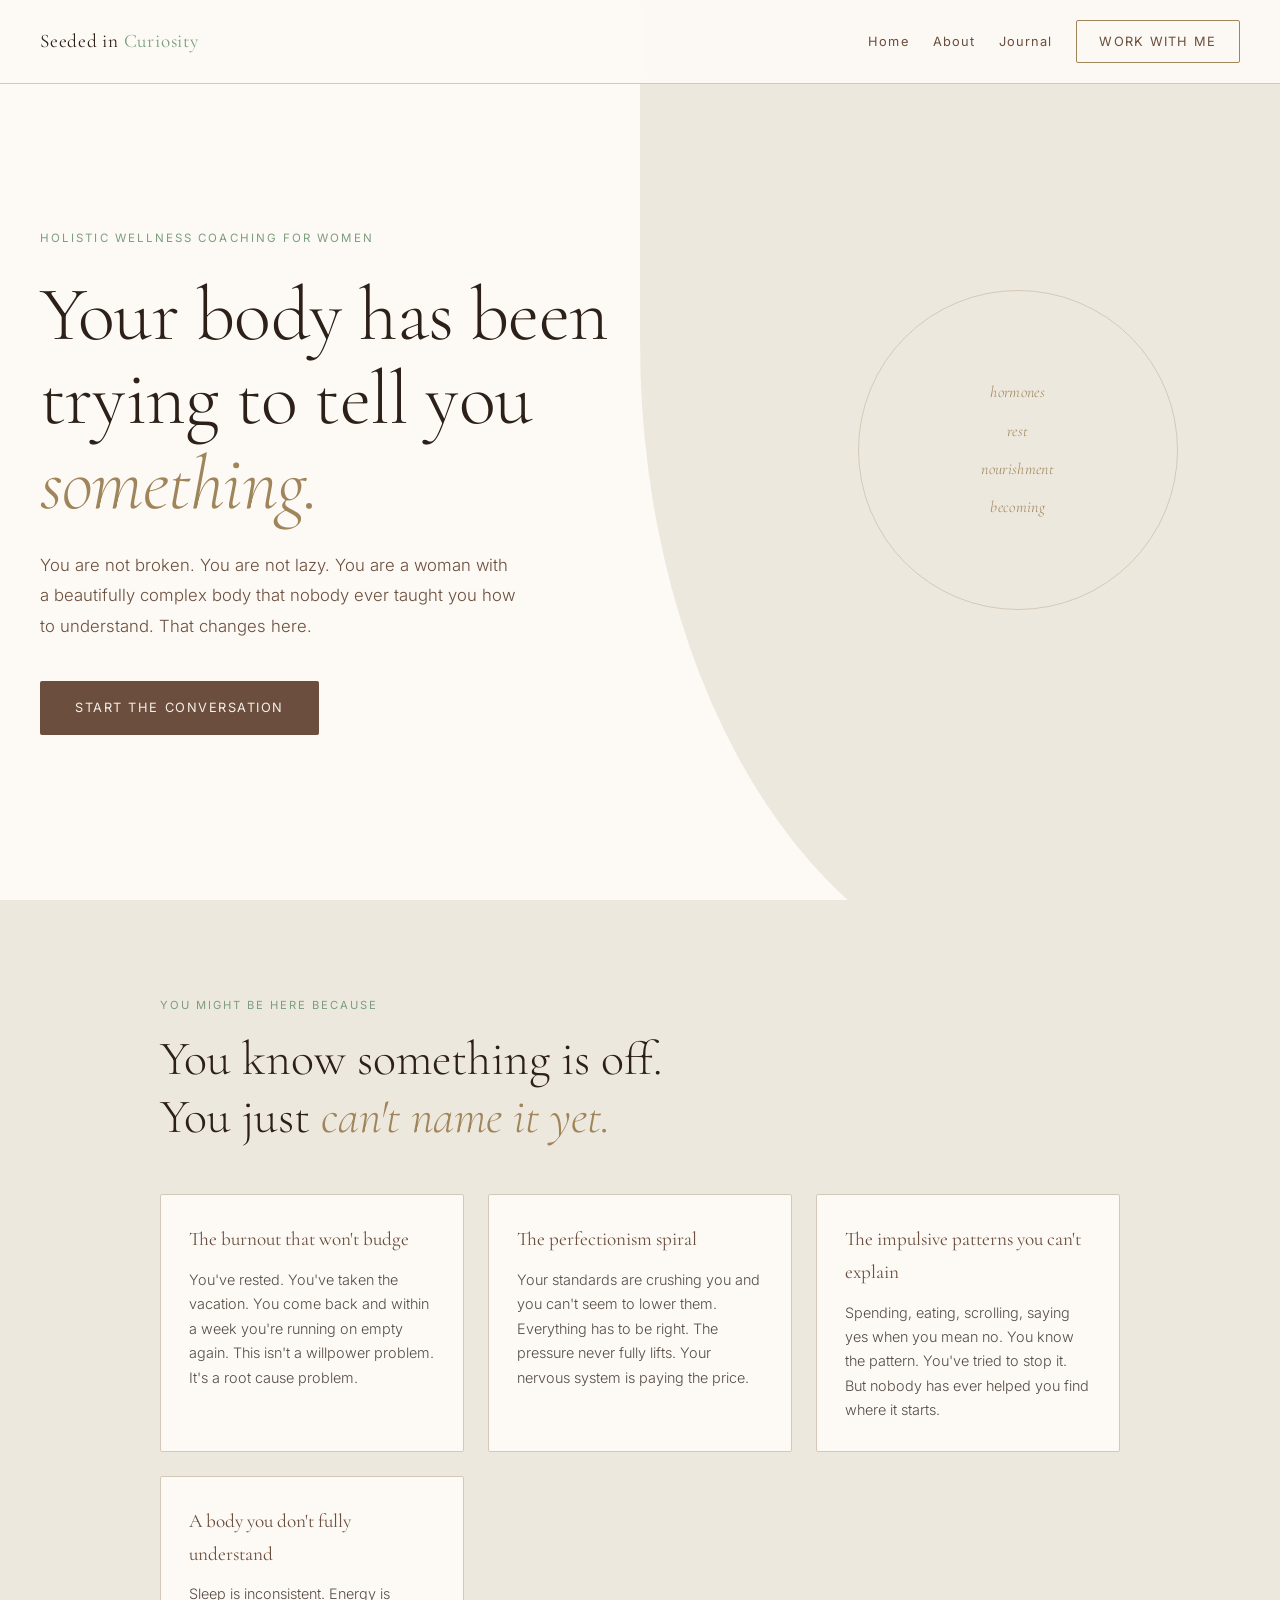
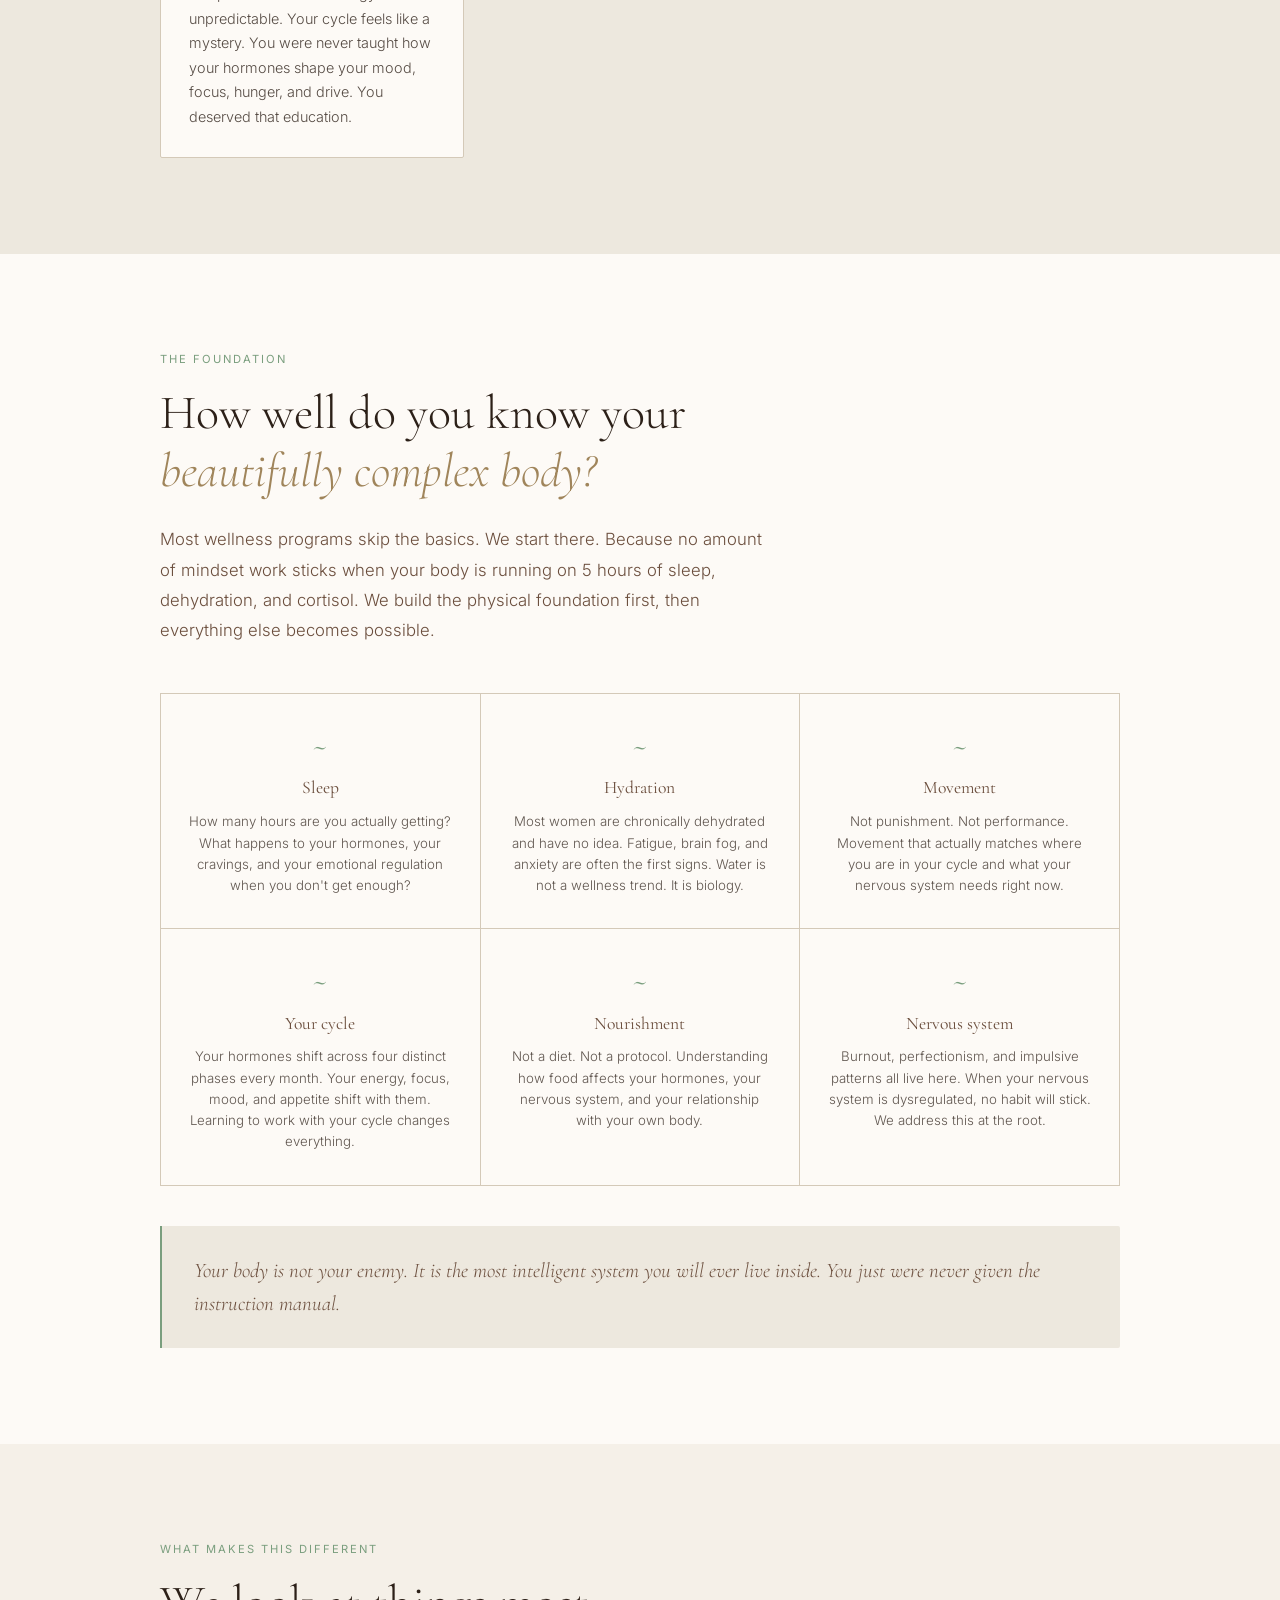
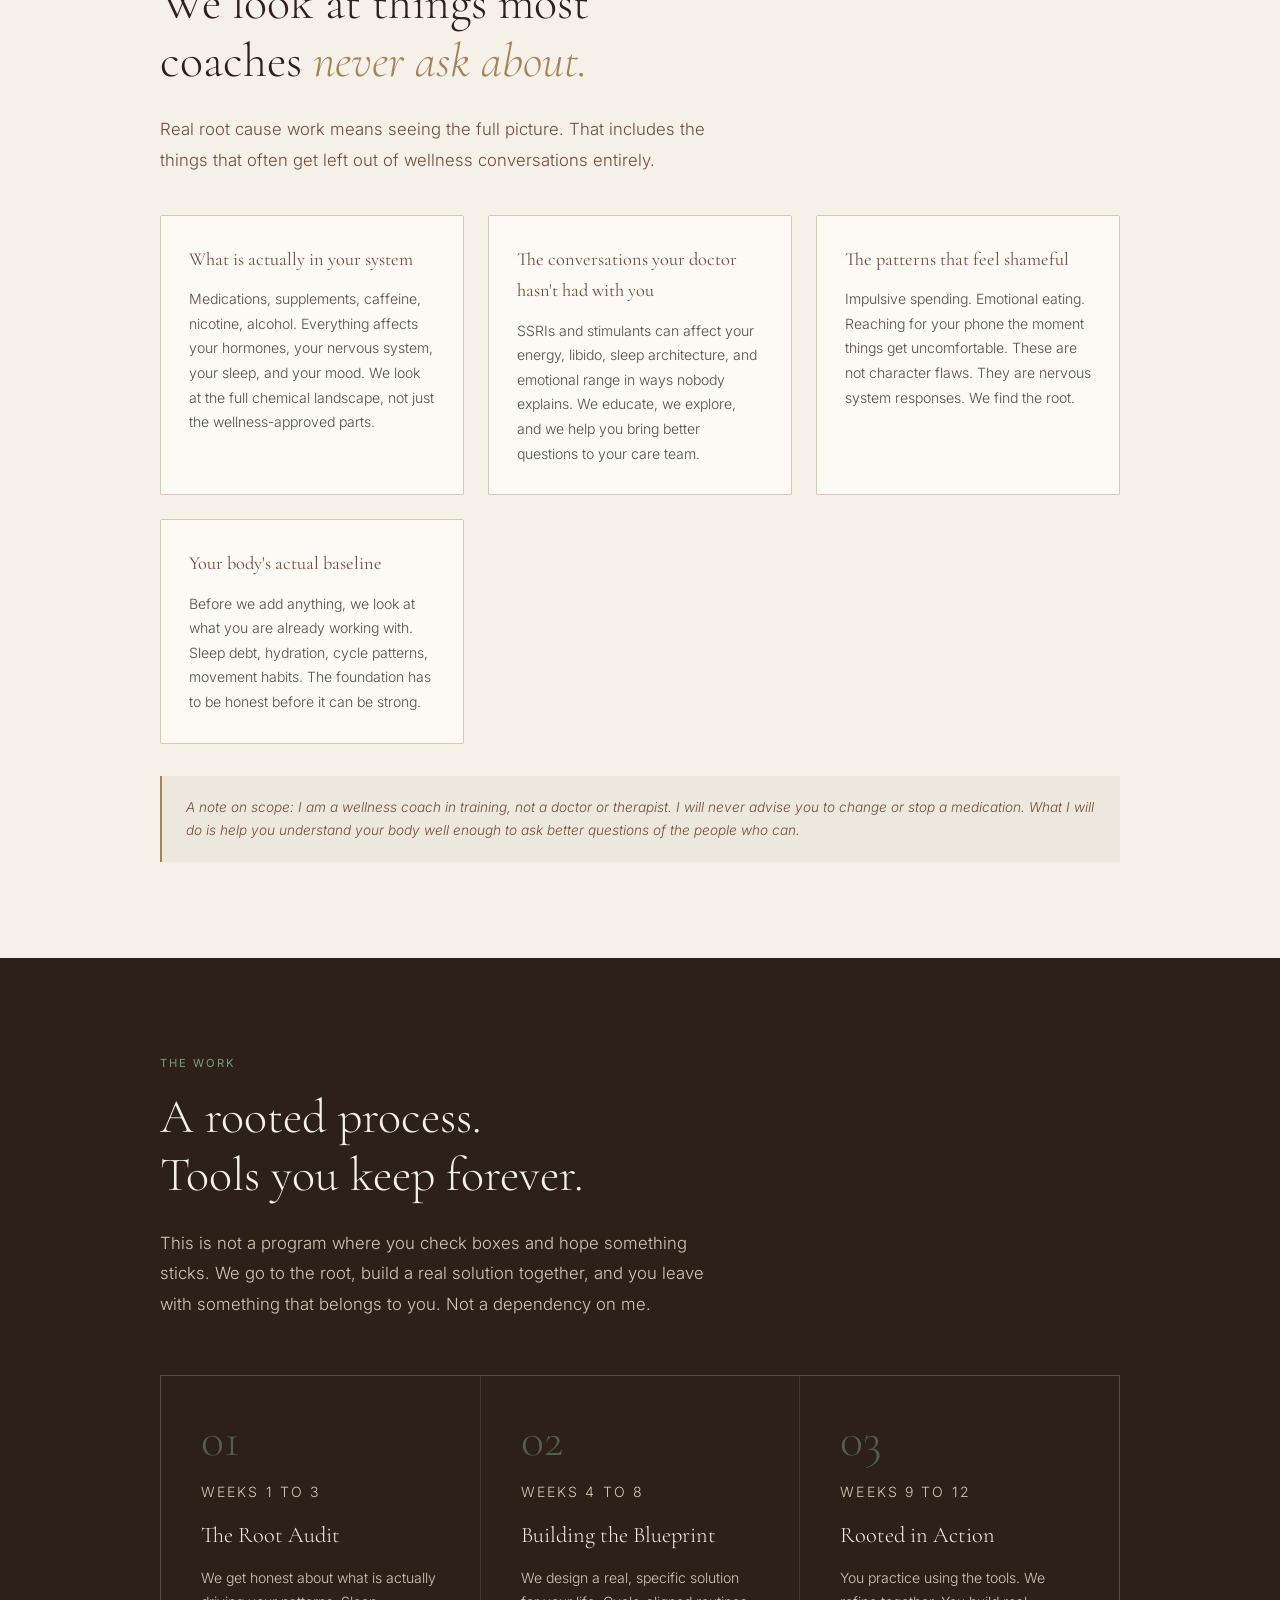
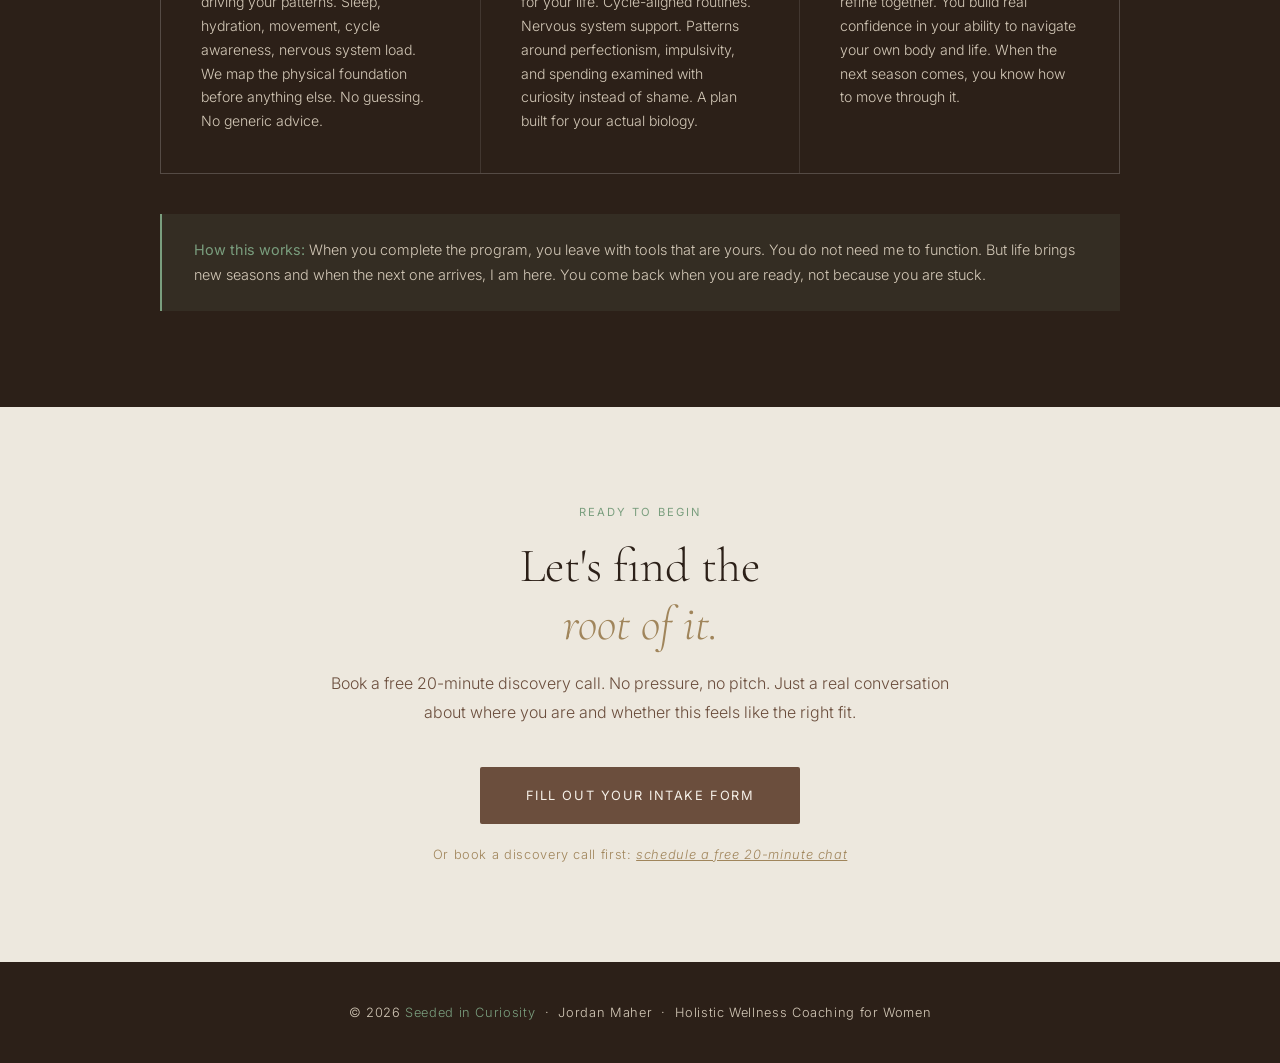
==== commit ab7f6ec7: "Update index.html" ====
--- a/index.html
+++ b/index.html
@@ -436,7 +436,7 @@
 
   .phases {
     display: grid;
-    grid-template-columns: repeat(auto-fit, minmax(260px, 1fr));
+    grid-template-columns: repeat(3, 1fr);
     gap: 1px;
     background: rgba(255,255,255,0.1);
     border: 0.5px solid rgba(255,255,255,0.1);
@@ -689,6 +689,7 @@
     .about-layout { grid-template-columns: 1fr; gap: 2.5rem; }
     .about-left { position: static; }
     .body-grid { grid-template-columns: 1fr; }
+    .phases { grid-template-columns: 1fr; }
   }
 
   @media (prefers-reduced-motion: reduce) {
@@ -830,28 +831,6 @@
   </div>
 </section>
 
-<!-- STORY -->
-<section class="story" id="story">
-  <div class="container">
-    <div class="story-layout">
-      <div class="story-text">
-        <p class="section-eyebrow">Why this work</p>
-        <h2 class="section-title">I grew up where<br><em>access didn't exist.</em></h2>
-        <p>I grew up in a town of 700 people where mental health care simply wasn't available. That shaped everything about why access to real, grounded support matters so deeply to me.</p>
-        <p>For over two years I have worked in behavioral health, building clinical relationships that connect people to care. I have sat with hundreds of providers and families. And I kept seeing the same gap: people getting connected to clinical support while the deeper, whole-body pieces went completely untreated.</p>
-        <p>The relationship with your body. Your cycle. Your nervous system. Your patterns around food, rest, spending, and perfectionism. <strong>Nobody was addressing the root.</strong></p>
-        <p>I am currently training in motivational interviewing, a framework built on the belief that <strong>you already carry the answers inside you.</strong> My job is to ask the right questions until you find them.</p>
-      </div>
-      <div>
-        <div class="story-quote">
-          <blockquote>"Real transformation happens when someone finally feels seen, not just treated."</blockquote>
-          <cite>Jordan Maher, founder</cite>
-        </div>
-      </div>
-    </div>
-  </div>
-</section>
-
 <!-- METHOD -->
 <section class="method" id="method">
   <div class="container">
@@ -882,61 +861,6 @@
   </div>
 </section>
 
-<!-- ABOUT -->
-<section class="about" id="about">
-  <div class="container">
-    <div class="about-layout">
-      <div class="about-left">
-        <h2 class="about-name">Jordan Maher</h2>
-        <p class="about-title">Founder, Seeded in Curiosity</p>
-        <ul class="about-credentials">
-          <li>Clinical Partnerships, Behavioral Health</li>
-          <li>Motivational Interviewing, Psychwire (in progress)</li>
-          <li>BS Marketing, Illinois State University</li>
-          <li>Mental Health Access Advocate</li>
-          <li>Holistic Wellness and Women's Empowerment</li>
-        </ul>
-      </div>
-      <div class="about-right">
-        <p>I came into behavioral health because I believe access to care is a human right. Growing up in a small town with none of it taught me that early. It also taught me what it feels like to figure things out without a roadmap.</p>
-        <p>I have spent the last two years in the clinical world building real relationships across the behavioral health ecosystem. Along the way, the whole-person wellness space kept pulling me closer. I am not a believer in coincidences.</p>
-        <p>My approach is grounded in motivational interviewing, a framework that believes you are the expert on your own life. I am not here to hand you a plan. <strong>I am here to ask better questions until you find what is already true for you.</strong></p>
-        <p>I am building this for the woman who is capable, curious, and still somehow stuck. The one who has tried all the surface-level fixes. The one who suspects the answer lives somewhere deeper. <strong>You are in the right place.</strong></p>
-      </div>
-    </div>
-  </div>
-</section>
-
-<!-- BLOG -->
-<section class="blog-section" id="blog">
-  <div class="container">
-    <p class="section-eyebrow">From the journal</p>
-    <h2 class="section-title">Honest writing about<br><em>the patterns nobody names.</em></h2>
-    <p class="blog-intro">No wellness platitudes. No generic advice. Just real conversations about why we do what we do, and what actually helps.</p>
-    <div class="blog-grid">
-      <a href="blog-spending-loop.html" class="blog-card">
-        <div class="blog-card-eyebrow">Psychology of behavior</div>
-        <h3 class="blog-card-title">The $10 Coffee When You're in Debt</h3>
-        <p class="blog-card-excerpt">You know it doesn't make sense. You do it anyway. Here is the psychology behind why you dig the hole deeper when you feel most stuck, and what is actually happening in your nervous system.</p>
-        <span class="blog-card-cta">Read more</span>
-      </a>
-      <div class="blog-card blog-card-coming">
-        <div class="blog-card-eyebrow">Hormones and energy</div>
-        <h3 class="blog-card-title">Why You Feel Like a Different Person Every Two Weeks</h3>
-        <p class="blog-card-excerpt">Your cycle is not making you dramatic. It is shifting your brain chemistry, your energy, and your emotional capacity in measurable ways. Here is what nobody taught you.</p>
-        <span class="blog-card-label">Coming soon</span>
-      </div>
-      <div class="blog-card blog-card-coming">
-        <div class="blog-card-eyebrow">Nervous system</div>
-        <h3 class="blog-card-title">You Don't Have a Discipline Problem</h3>
-        <p class="blog-card-excerpt">You have a nervous system that was never given the right conditions to change. The difference between those two sentences will change how you see every habit you have ever tried to build.</p>
-        <span class="blog-card-label">Coming soon</span>
-      </div>
-    </div>
-  </div>
-</section>
-
-
 <section class="booking" id="booking">
   <div class="container">
     <p class="section-eyebrow">Ready to begin</p>
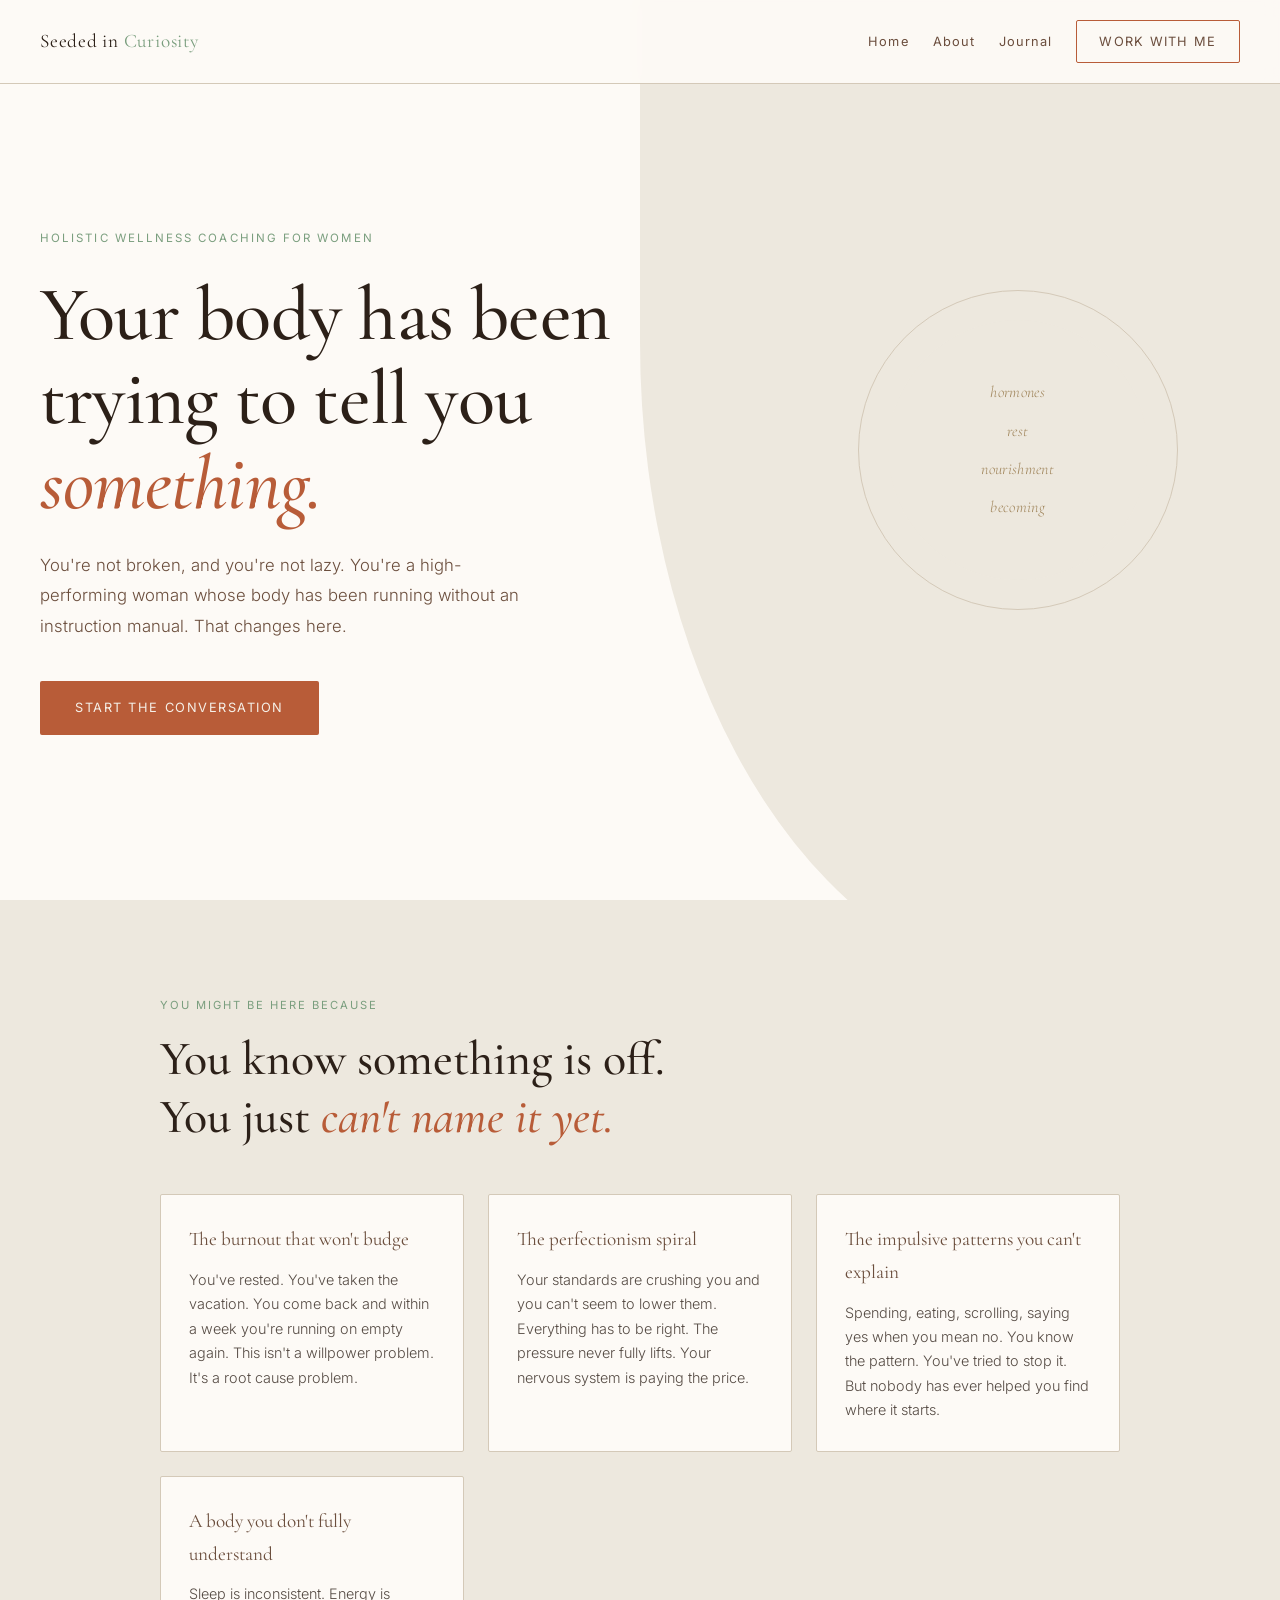
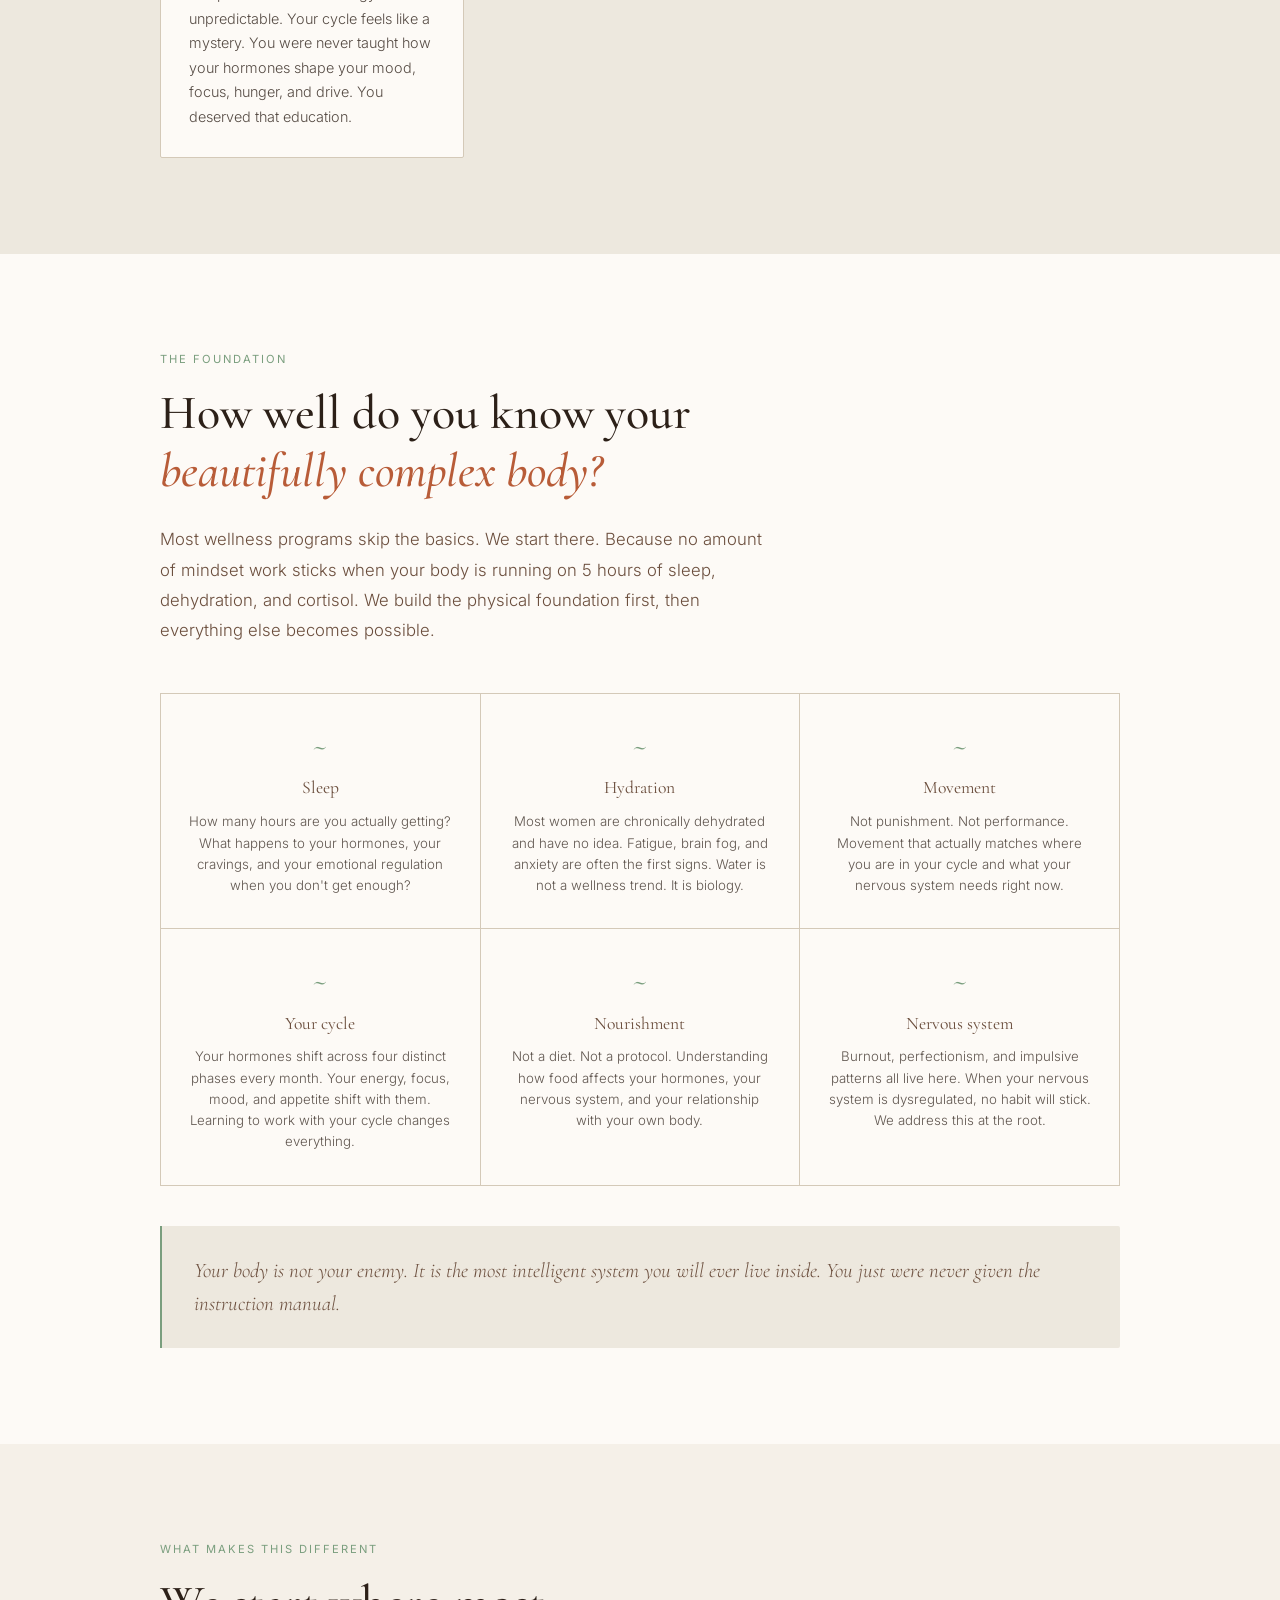
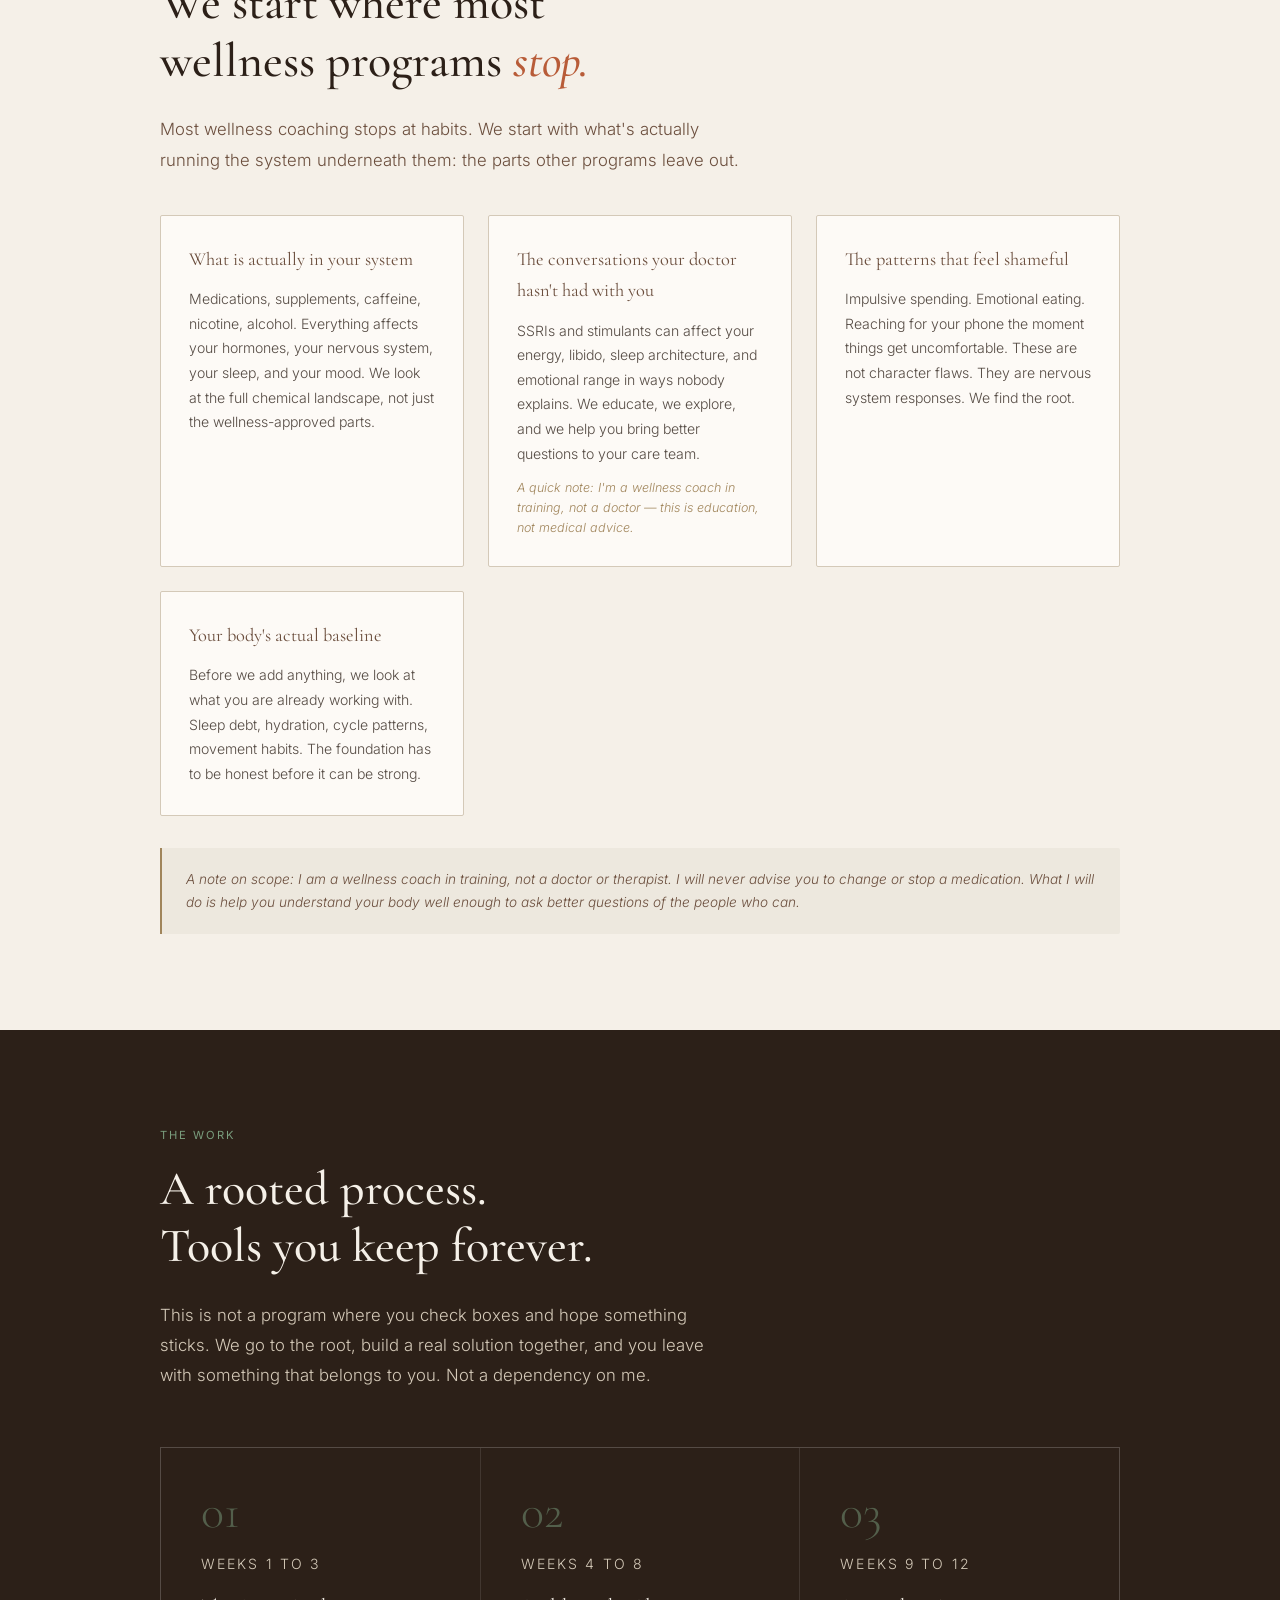
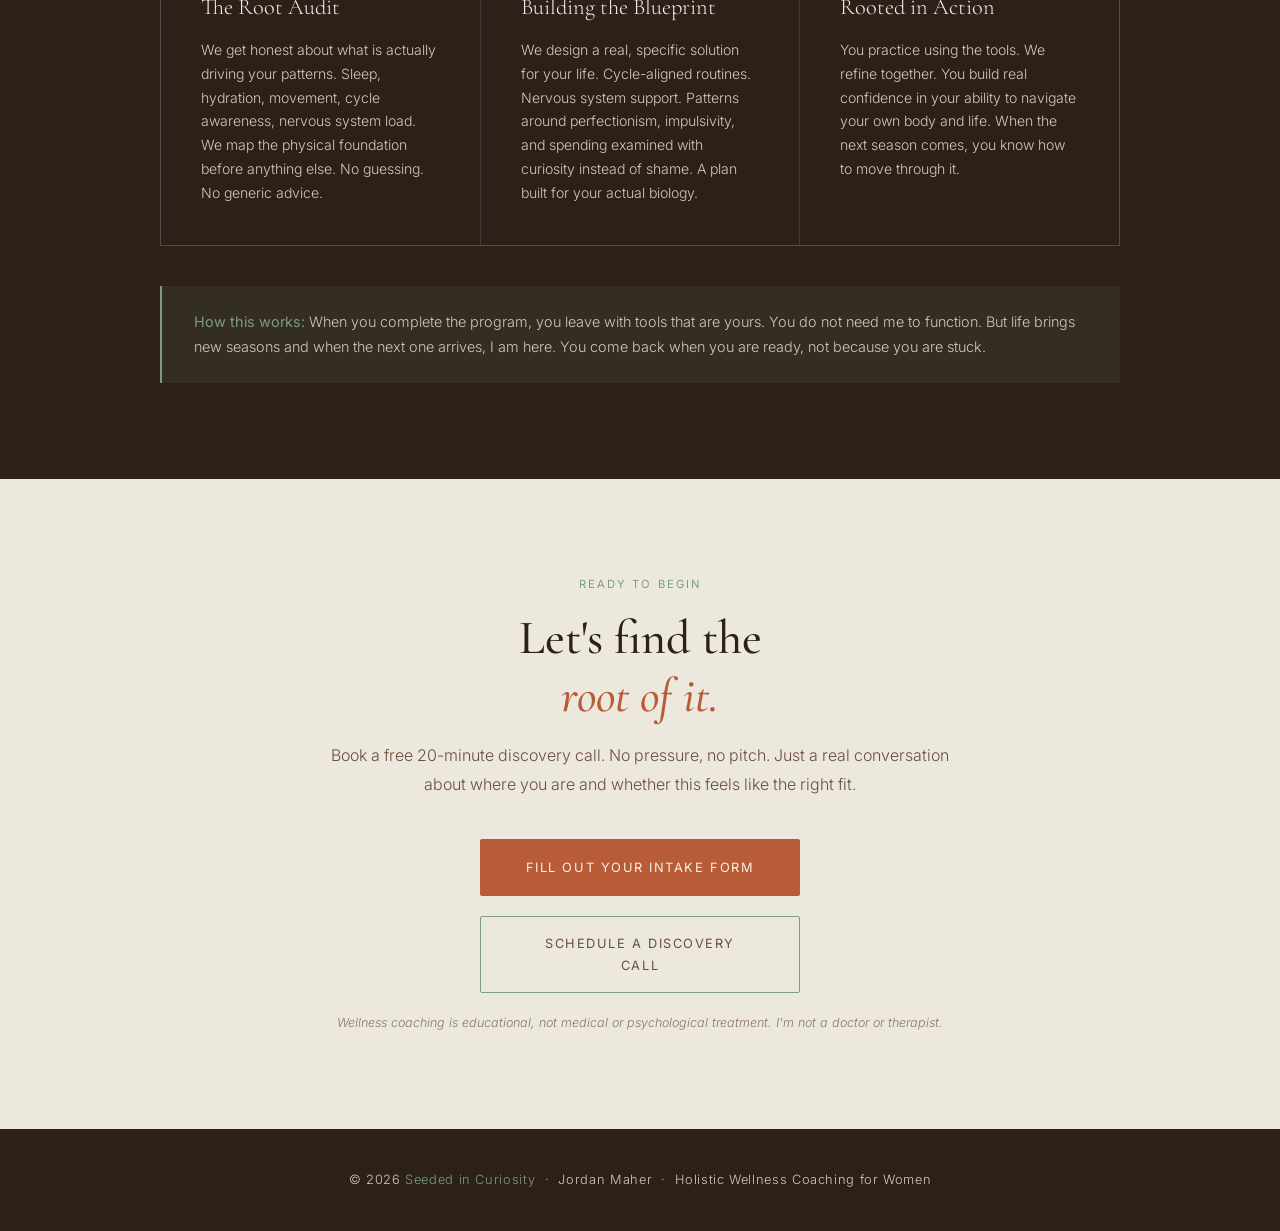
==== commit 870feb96: "Add files via upload" ====
--- a/index.html
+++ b/index.html
@@ -11,6 +11,7 @@
   :root {
     --sage: #7A9E7E;
     --clay: #A0855B;
+    --terracotta: #B85C38;
     --bark: #6B4E3D;
     --cream: #F5F0E8;
     --linen: #EDE8DE;
@@ -81,12 +82,12 @@
     text-decoration: none;
     font-weight: 400;
     padding: 0.6rem 1.4rem;
-    border: 0.5px solid var(--clay);
+    border: 0.5px solid var(--terracotta);
     border-radius: 2px;
     transition: all 0.2s;
   }
 
-  .nav-link:hover { background: var(--clay); color: var(--white); }
+  .nav-link:hover { background: var(--terracotta); color: var(--white); }
 
   /* HERO */
   .hero {
@@ -129,14 +130,14 @@
   .hero-title {
     font-family: 'Cormorant Garamond', serif;
     font-size: clamp(2.8rem, 6vw, 5rem);
-    font-weight: 300;
+    font-weight: 500;
     line-height: 1.1;
     color: var(--soil);
     margin-bottom: 1.5rem;
     letter-spacing: -0.01em;
   }
 
-  .hero-title em { font-style: italic; color: var(--clay); }
+  .hero-title em { font-style: italic; color: var(--terracotta); }
 
   .hero-sub {
     font-size: 1.05rem;
@@ -149,7 +150,7 @@
 
   .hero-cta {
     display: inline-block;
-    background: var(--bark);
+    background: var(--terracotta);
     color: var(--cream);
     text-decoration: none;
     padding: 1rem 2.2rem;
@@ -220,13 +221,13 @@
   .section-title {
     font-family: 'Cormorant Garamond', serif;
     font-size: clamp(2rem, 4vw, 3rem);
-    font-weight: 300;
+    font-weight: 500;
     line-height: 1.2;
     color: var(--soil);
     margin-bottom: 1.5rem;
   }
 
-  .section-title em { font-style: italic; color: var(--clay); }
+  .section-title em { font-style: italic; color: var(--terracotta); }
 
   /* FOR YOU */
   .for-you { background: var(--linen); }
@@ -363,6 +364,15 @@
     color: var(--soil);
     opacity: 0.8;
     line-height: 1.75;
+  }
+
+  .wp-item .wp-item-note {
+    font-size: 0.78rem;
+    color: var(--clay);
+    font-style: italic;
+    opacity: 1;
+    margin-top: 0.75rem;
+    line-height: 1.6;
   }
 
   .wp-note {
@@ -646,7 +656,7 @@
     display: block;
     max-width: 320px;
     margin: 0 auto 1.25rem;
-    background: var(--bark);
+    background: var(--terracotta);
     color: var(--cream);
     text-decoration: none;
     padding: 1.1rem 2.8rem;
@@ -660,10 +670,38 @@
 
   .booking-cta:hover { background: var(--soil); }
 
+  .booking-cta-secondary {
+    display: block;
+    max-width: 320px;
+    margin: 0 auto 1.25rem;
+    background: transparent;
+    color: var(--bark);
+    border: 0.5px solid var(--sage);
+    text-decoration: none;
+    padding: 1rem 2.8rem;
+    font-size: 0.8rem;
+    letter-spacing: 0.12em;
+    text-transform: uppercase;
+    font-weight: 400;
+    border-radius: 2px;
+    transition: all 0.2s;
+  }
+
+  .booking-cta-secondary:hover { background: var(--sage); color: var(--soil); }
+
   .booking-note {
     font-size: 0.8rem;
     color: var(--clay);
     letter-spacing: 0.05em;
+  }
+
+  .booking-disclaimer {
+    font-size: 0.78rem;
+    color: var(--bark);
+    opacity: 0.75;
+    font-style: italic;
+    margin-top: 1.25rem;
+    line-height: 1.6;
   }
 
   /* FOOTER */
@@ -679,8 +717,12 @@
   footer span { color: var(--sage); }
 
   /* RESPONSIVE */
-  @media (max-width: 768px) {
-    nav { padding: 1rem 1.25rem; }
+ @media (max-width: 768px) {
+    nav { padding: 0.85rem 1rem; flex-wrap: nowrap; gap: 0.5rem; }
+    .nav-logo { font-size: 1rem; white-space: nowrap; }
+    .nav-links { gap: 0.6rem; flex-wrap: nowrap; }
+    .nav-text-link { font-size: 0.65rem; letter-spacing: 0.05em; }
+    .nav-link { padding: 0.45rem 0.7rem; font-size: 0.65rem; letter-spacing: 0.06em; white-space: nowrap; }
     .hero { padding: 7rem 1.25rem 3rem; }
     .hero::before { display: none; }
     .hero-seed { display: none; }
@@ -714,7 +756,7 @@
   <div class="hero-content">
     <p class="hero-eyebrow">Holistic wellness coaching for women</p>
     <h1 class="hero-title">Your body has been<br>trying to tell you<br><em>something.</em></h1>
-    <p class="hero-sub">You are not broken. You are not lazy. You are a woman with a beautifully complex body that nobody ever taught you how to understand. That changes here.</p>
+    <p class="hero-sub">You're not broken, and you're not lazy. You're a high-performing woman whose body has been running without an instruction manual. That changes here.</p>
     <a href="#booking" class="hero-cta">Start the conversation</a>
   </div>
   <div class="hero-seed">
@@ -805,8 +847,8 @@
 <section class="whole-picture" id="whole-picture">
   <div class="container">
     <p class="section-eyebrow">What makes this different</p>
-    <h2 class="section-title">We look at things most<br>coaches <em>never ask about.</em></h2>
-    <p class="wp-intro">Real root cause work means seeing the full picture. That includes the things that often get left out of wellness conversations entirely.</p>
+    <h2 class="section-title">We start where most<br>wellness programs <em>stop.</em></h2>
+    <p class="wp-intro">Most wellness coaching stops at habits. We start with what's actually running the system underneath them: the parts other programs leave out.</p>
     <div class="wp-grid">
       <div class="wp-item">
         <h3>What is actually in your system</h3>
@@ -815,6 +857,7 @@
       <div class="wp-item">
         <h3>The conversations your doctor hasn't had with you</h3>
         <p>SSRIs and stimulants can affect your energy, libido, sleep architecture, and emotional range in ways nobody explains. We educate, we explore, and we help you bring better questions to your care team.</p>
+        <p class="wp-item-note">A quick note: I'm a wellness coach in training, not a doctor — this is education, not medical advice.</p>
       </div>
       <div class="wp-item">
         <h3>The patterns that feel shameful</h3>
@@ -867,7 +910,8 @@
     <h2 class="section-title">Let's find the<br><em>root of it.</em></h2>
     <p class="booking-sub">Book a free 20-minute discovery call. No pressure, no pitch. Just a real conversation about where you are and whether this feels like the right fit.</p>
     <a href="intake.html" class="booking-cta">Fill out your intake form</a>
-    <p class="booking-note">Or book a discovery call first: <a href="https://calendar.app.google/K45TQyQXRwY4kwnG8" style="color: var(--clay); text-decoration: underline; font-style: italic;">schedule a free 20-minute chat</a></p>
+    <a href="https://calendar.app.google/K45TQyQXRwY4kwnG8" class="booking-cta-secondary">Schedule a discovery call</a>
+    <p class="booking-disclaimer">Wellness coaching is educational, not medical or psychological treatment. I'm not a doctor or therapist.</p>
   </div>
 </section>
 
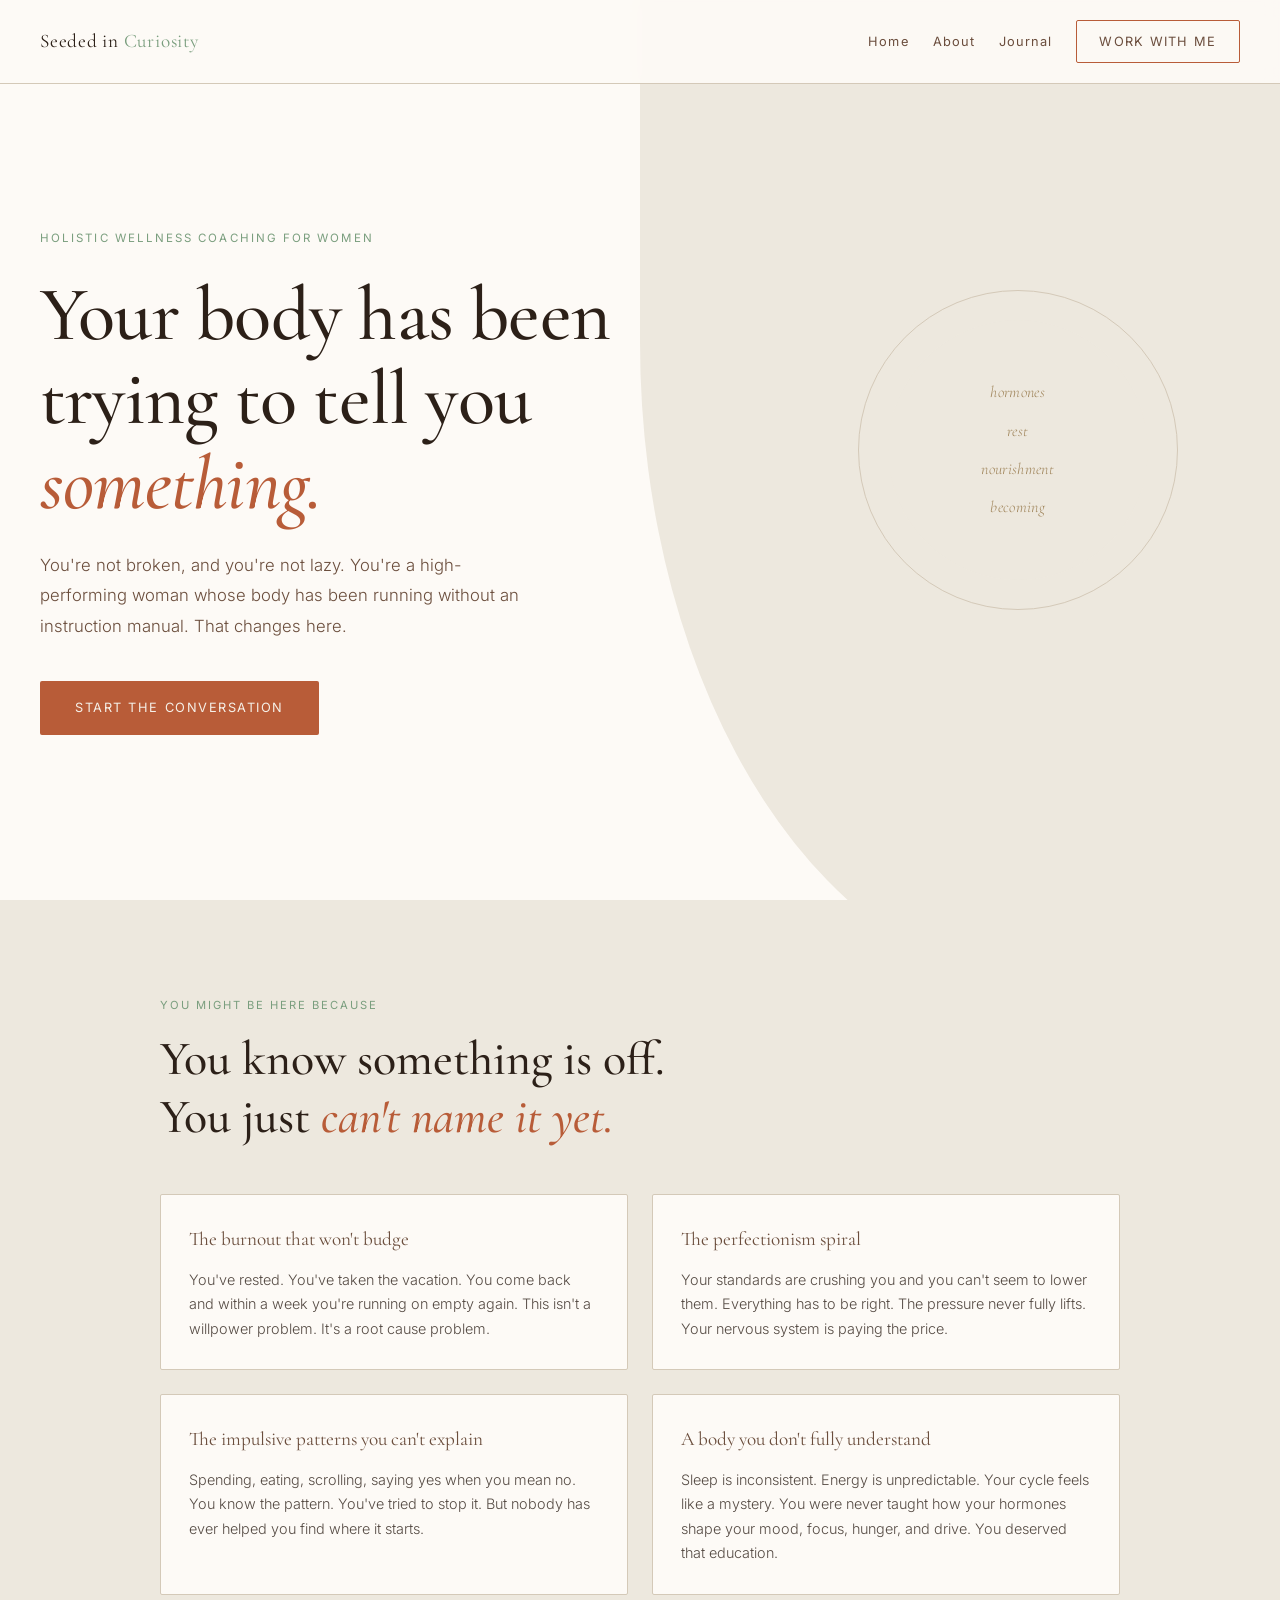
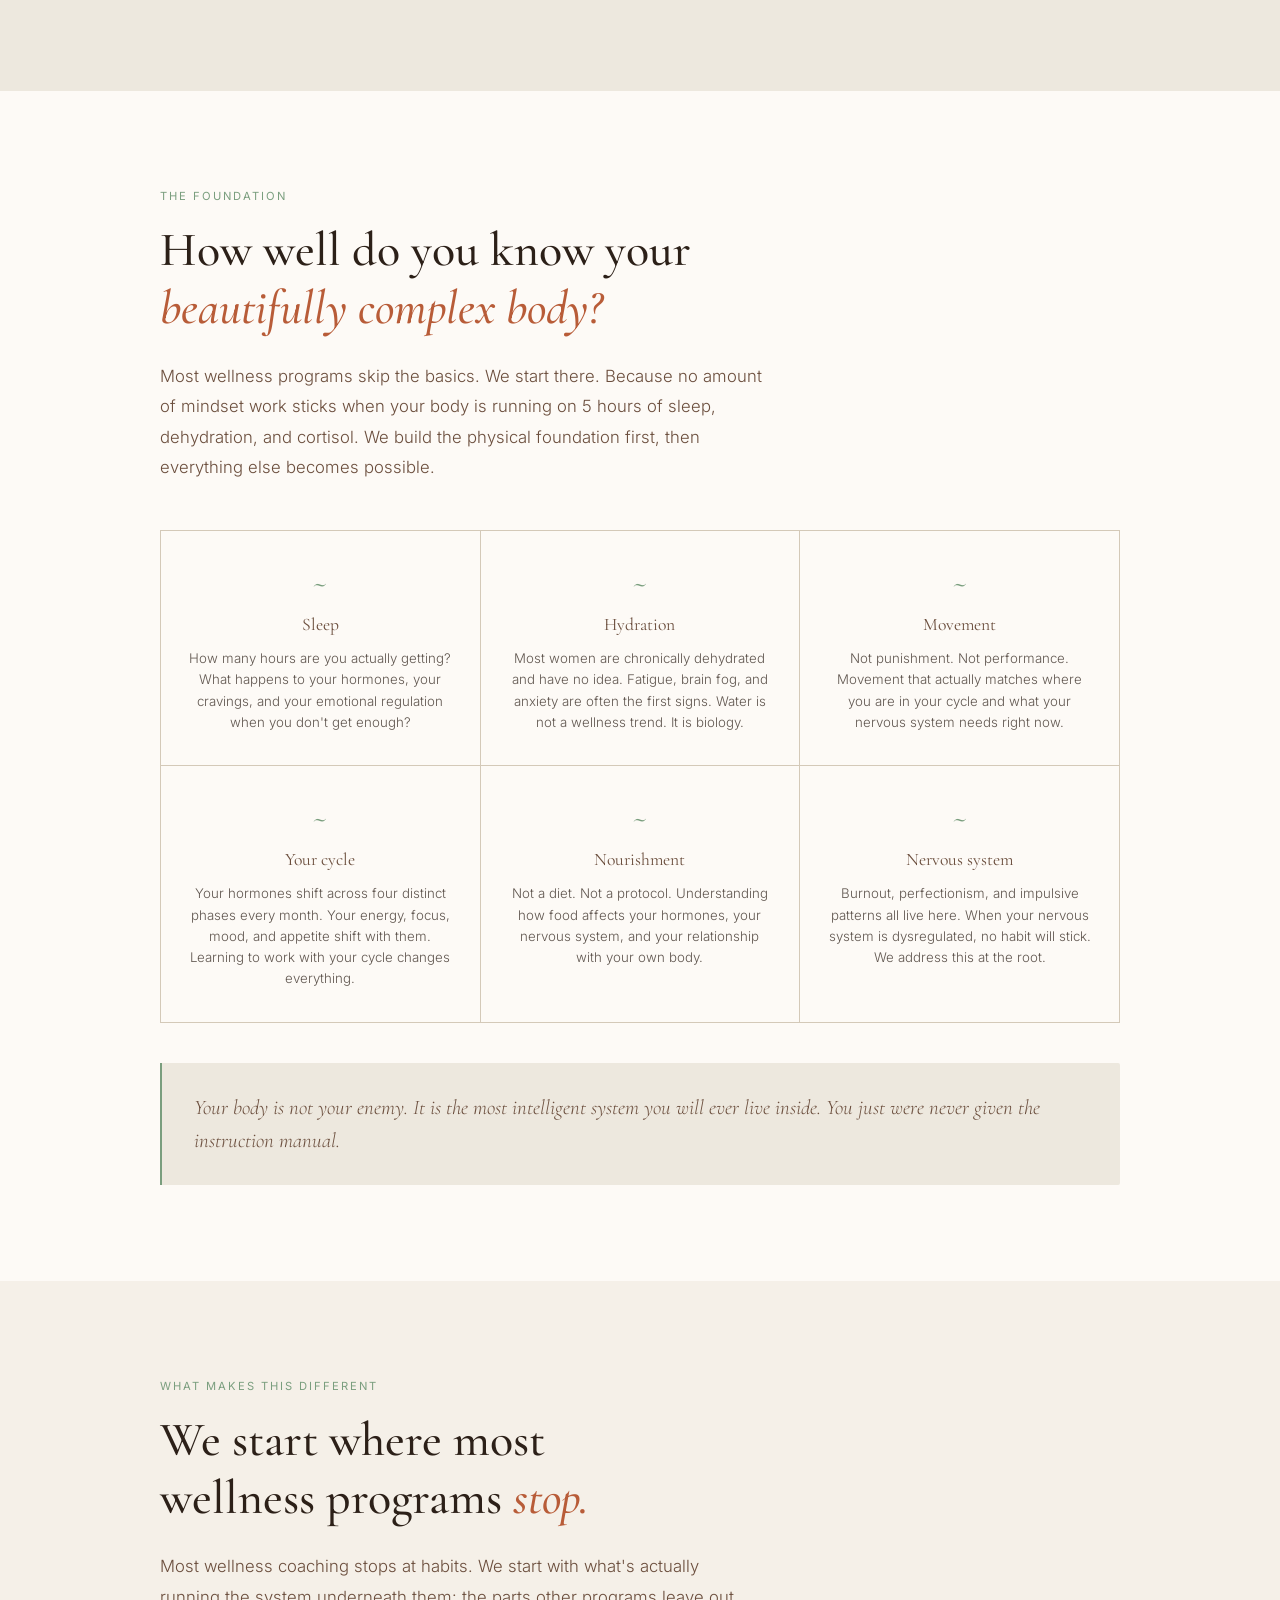
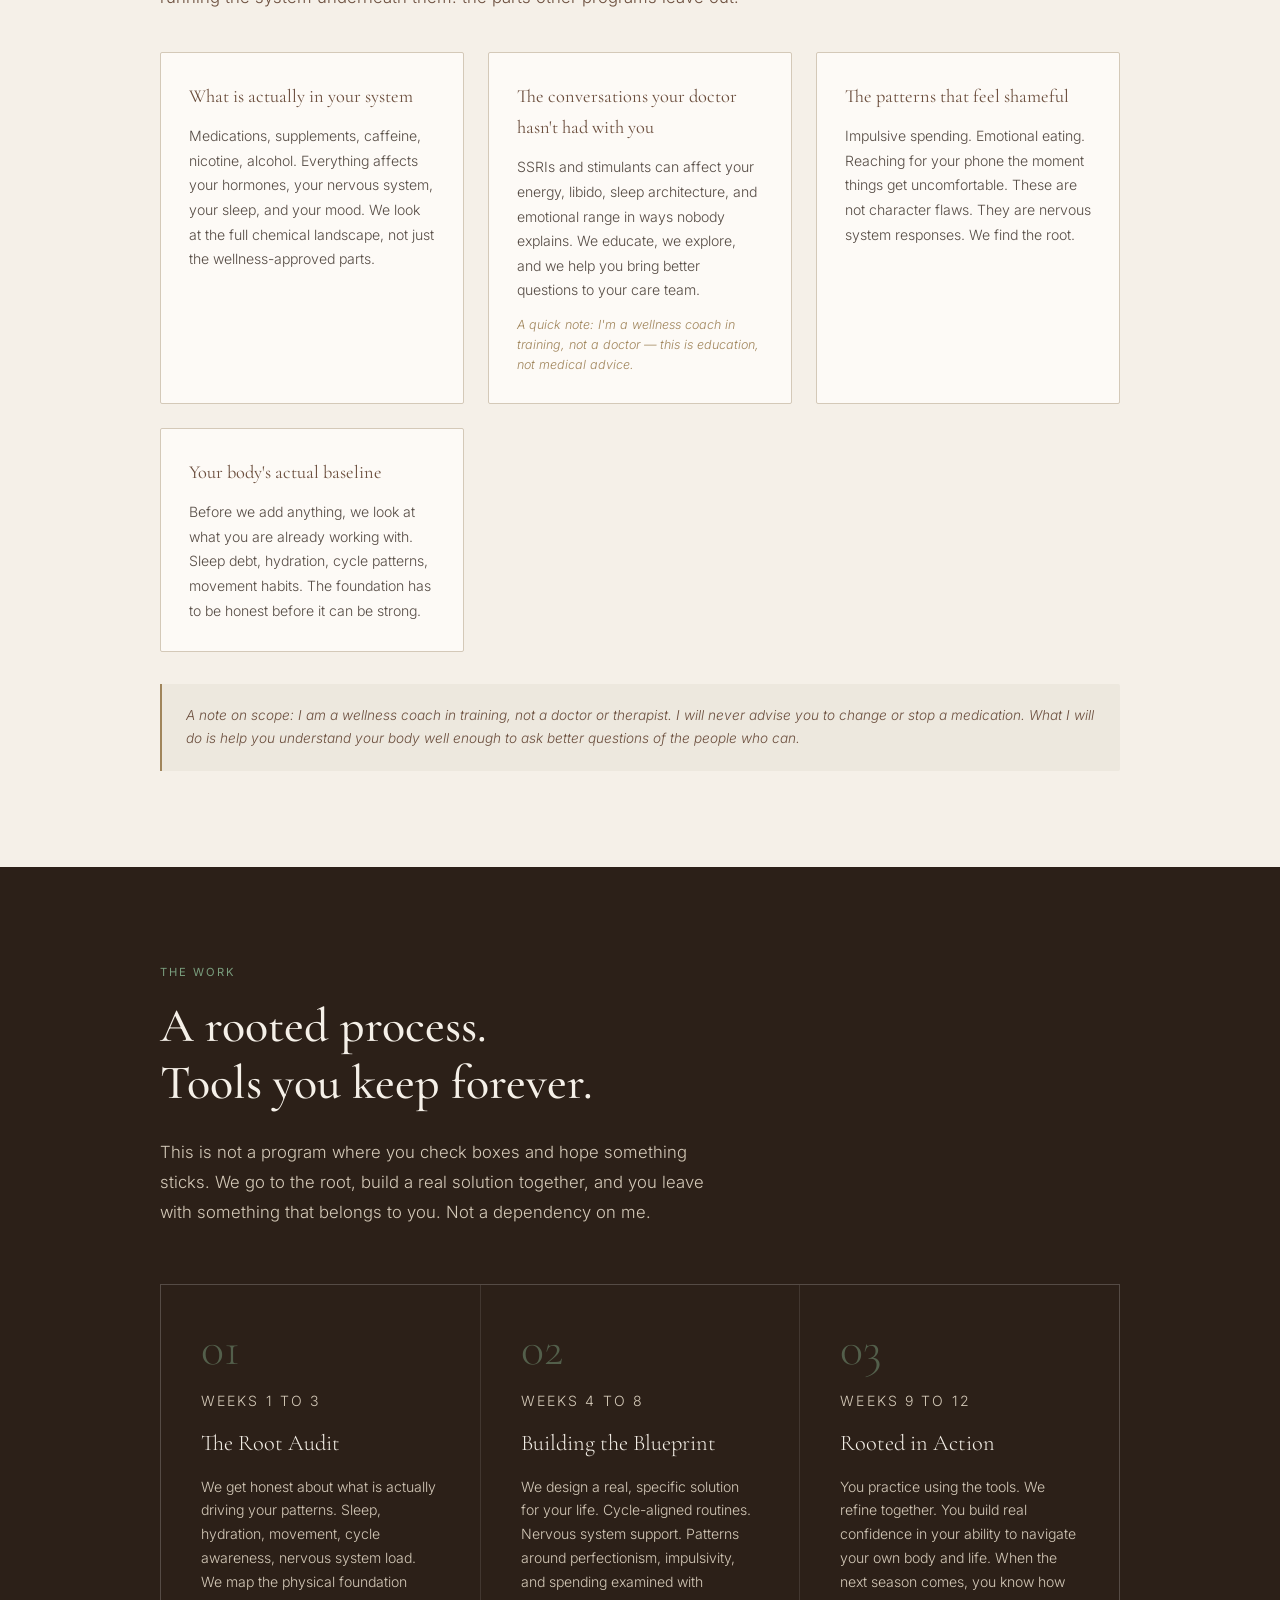
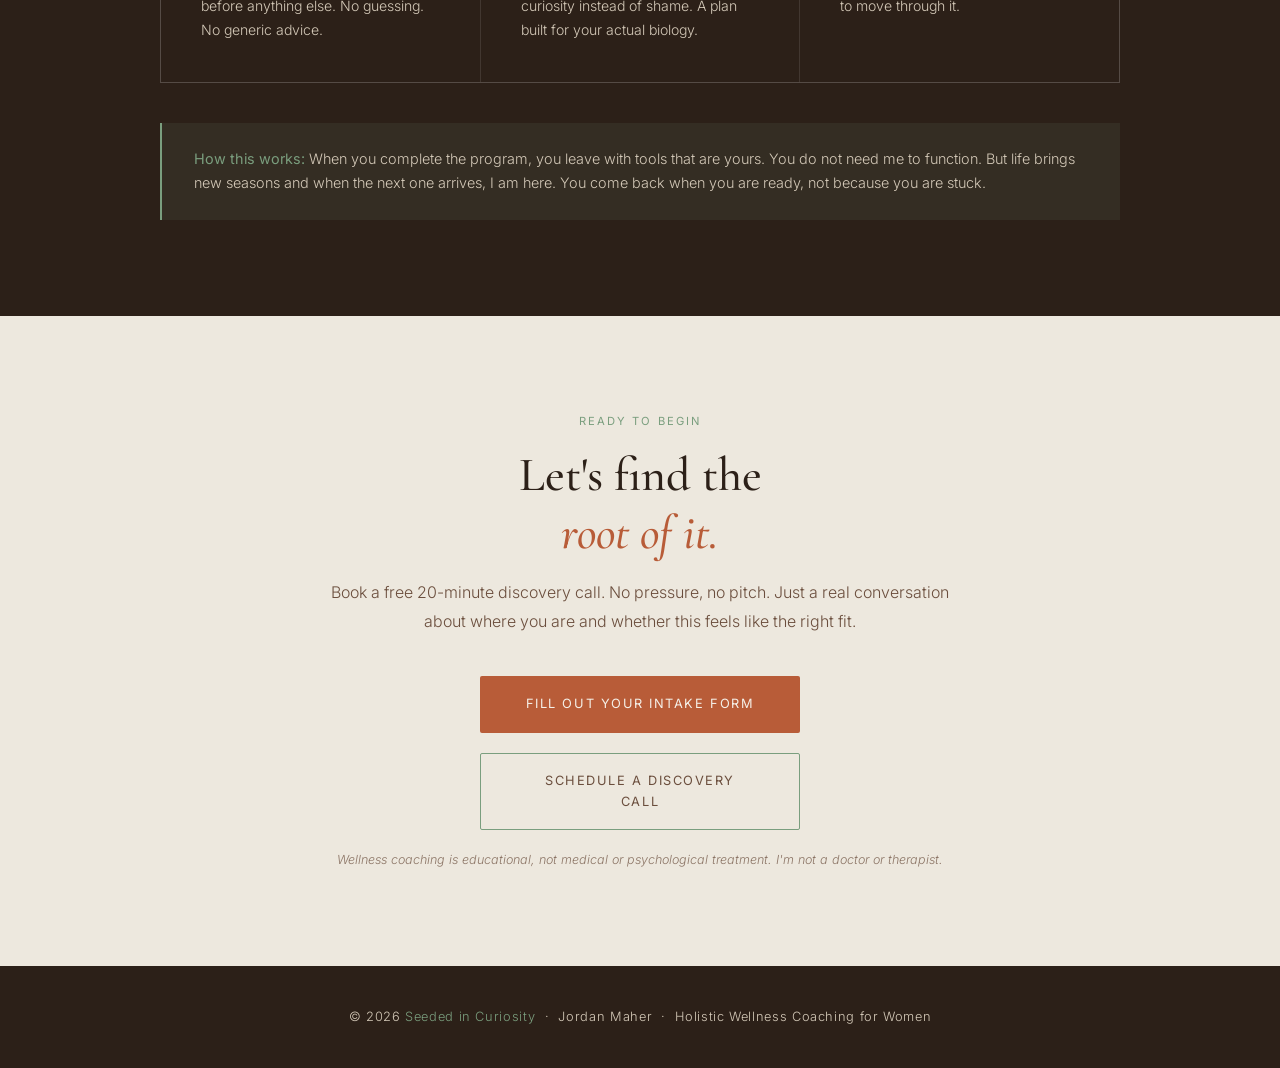
==== commit 13f88dfd: "Add files via upload" ====
--- a/index.html
+++ b/index.html
@@ -234,7 +234,7 @@
 
   .pain-grid {
     display: grid;
-    grid-template-columns: repeat(auto-fit, minmax(260px, 1fr));
+    grid-template-columns: repeat(2, 1fr);
     gap: 1.5rem;
     margin-top: 3rem;
   }
@@ -732,6 +732,7 @@
     .about-left { position: static; }
     .body-grid { grid-template-columns: 1fr; }
     .phases { grid-template-columns: 1fr; }
+    .pain-grid { grid-template-columns: 1fr; }
   }
 
   @media (prefers-reduced-motion: reduce) {
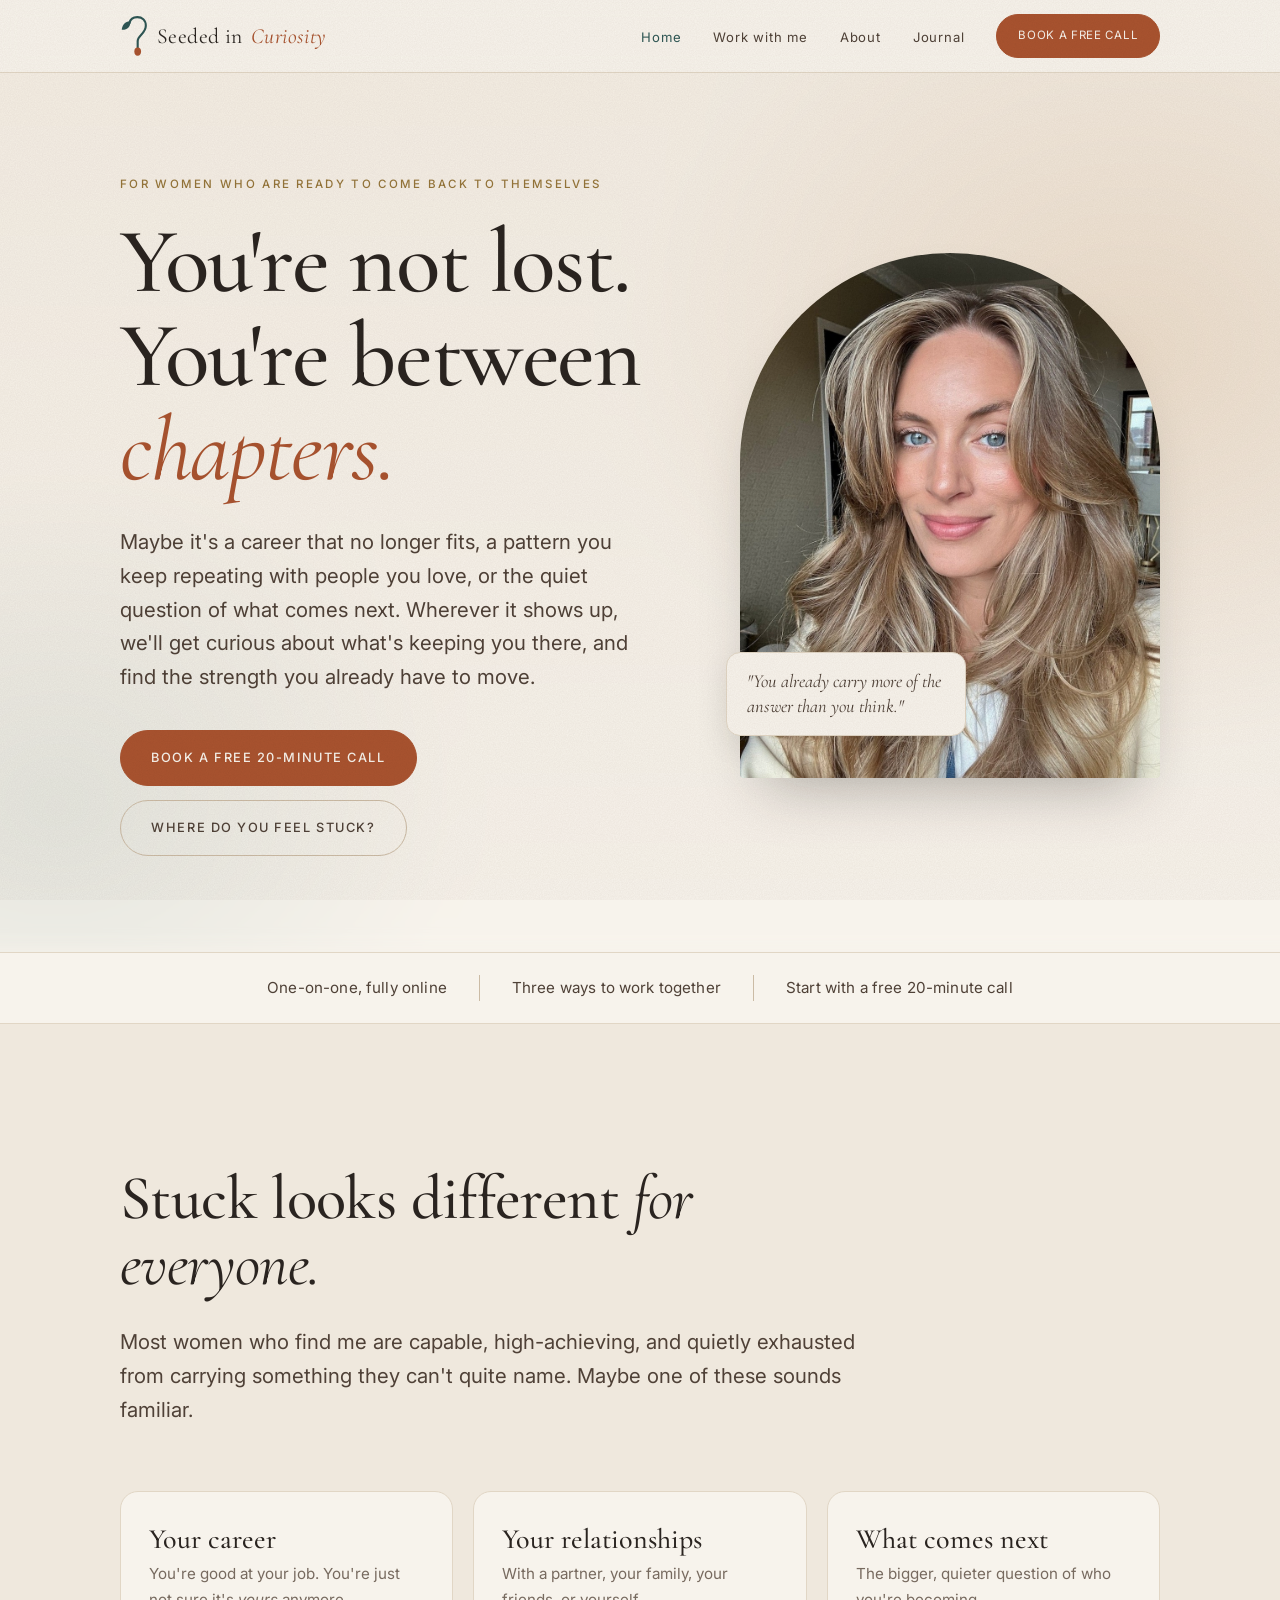
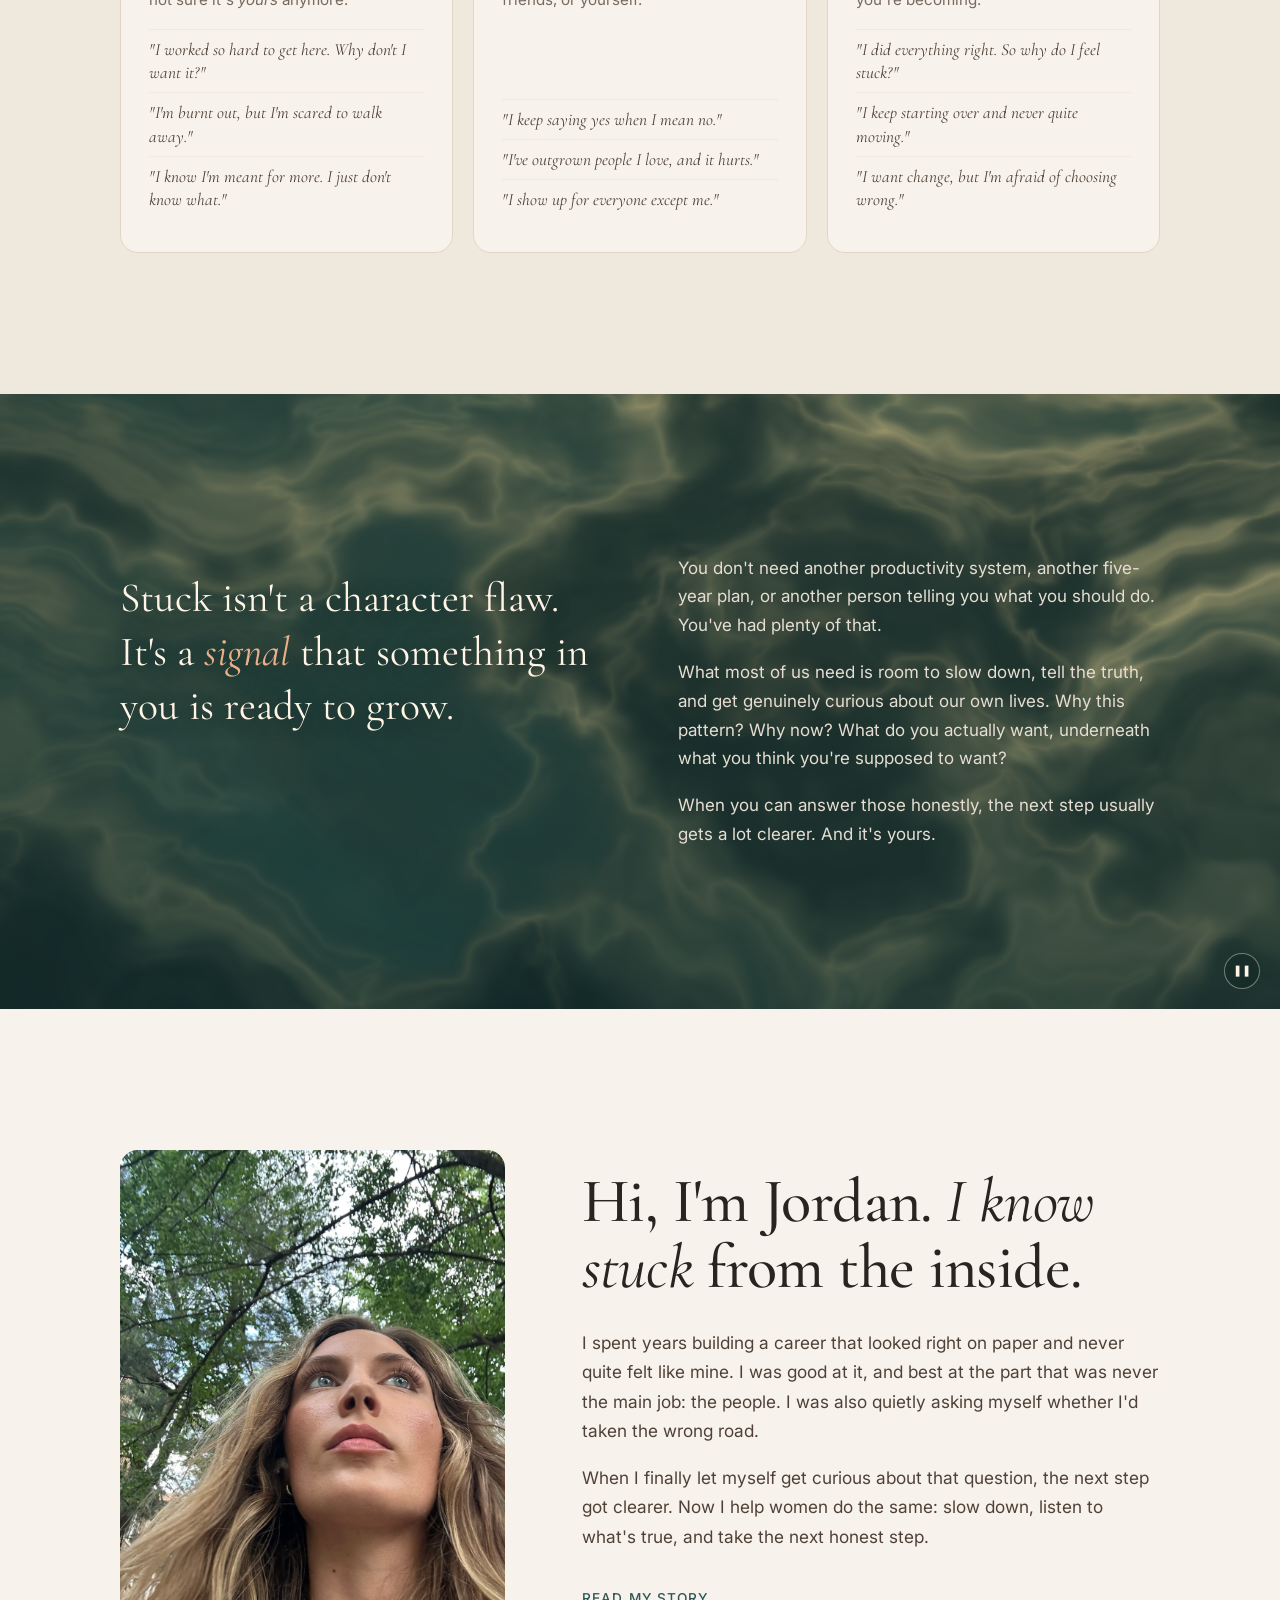
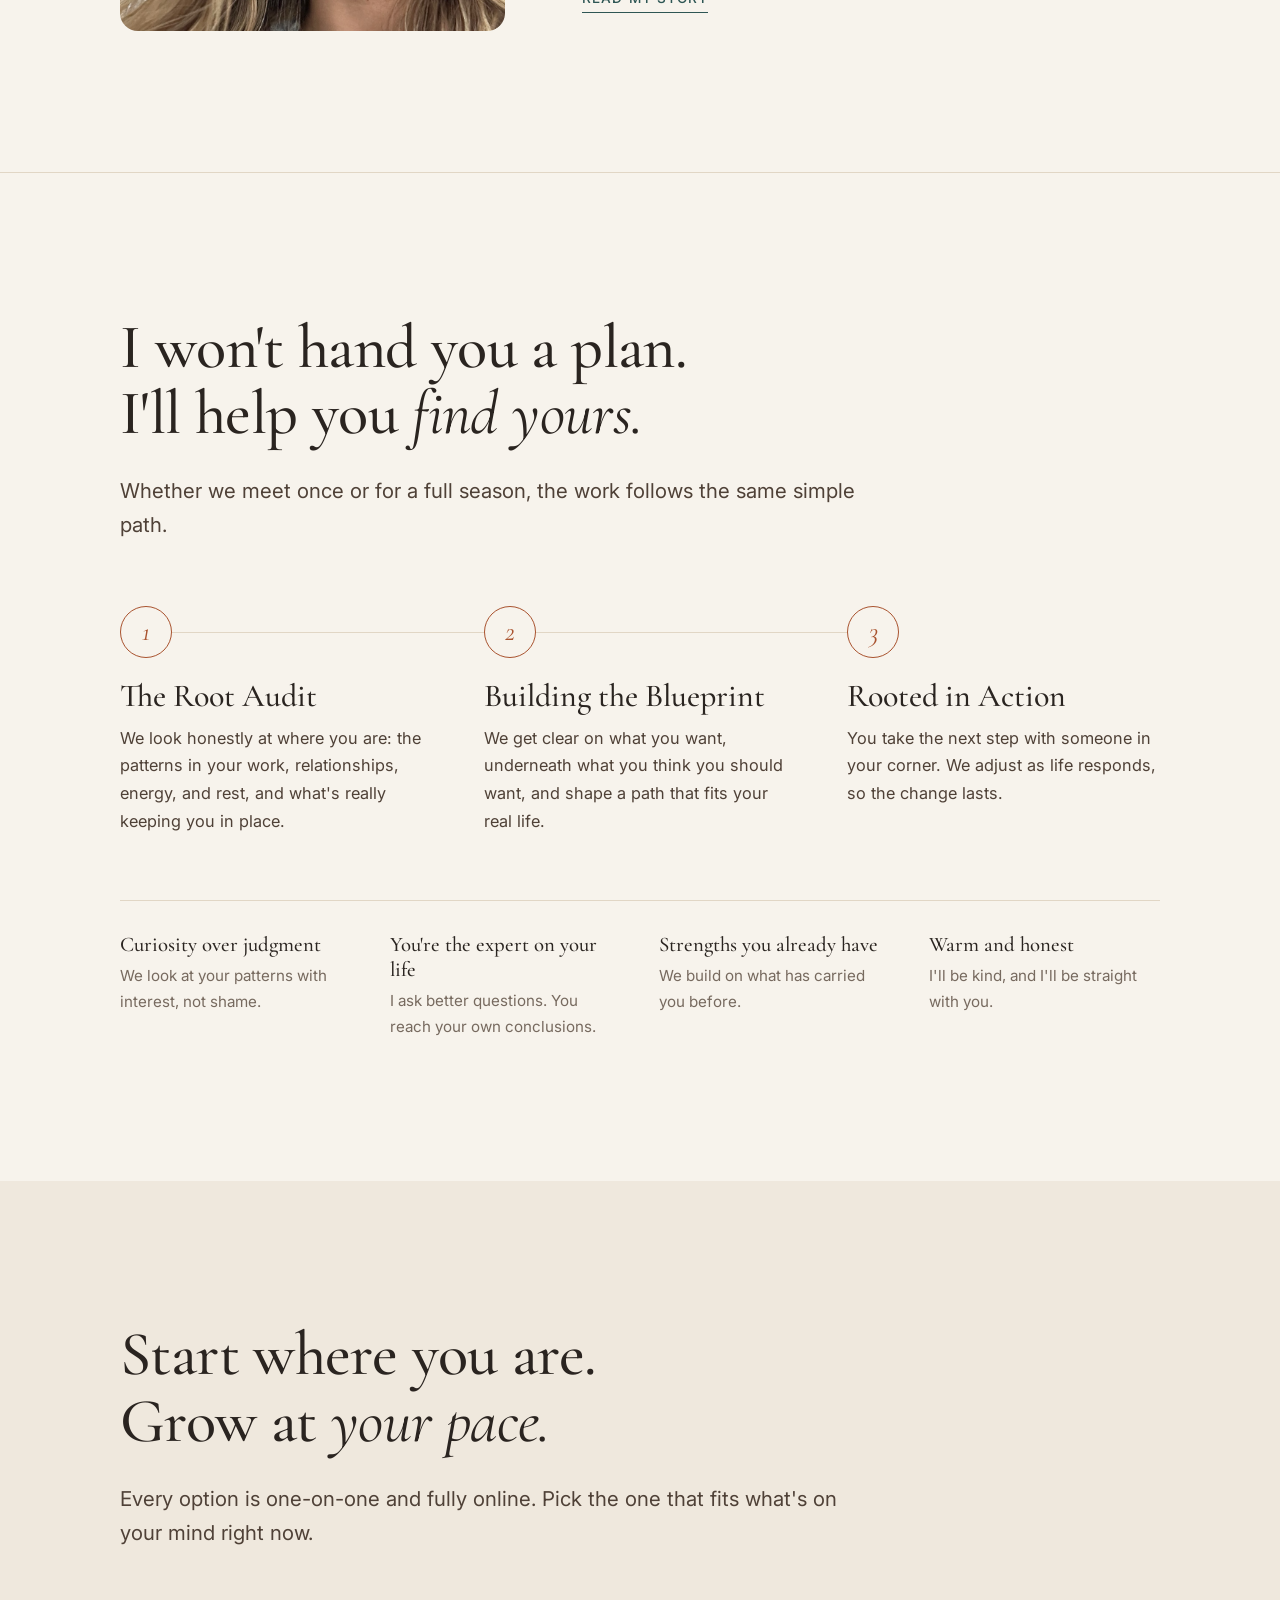
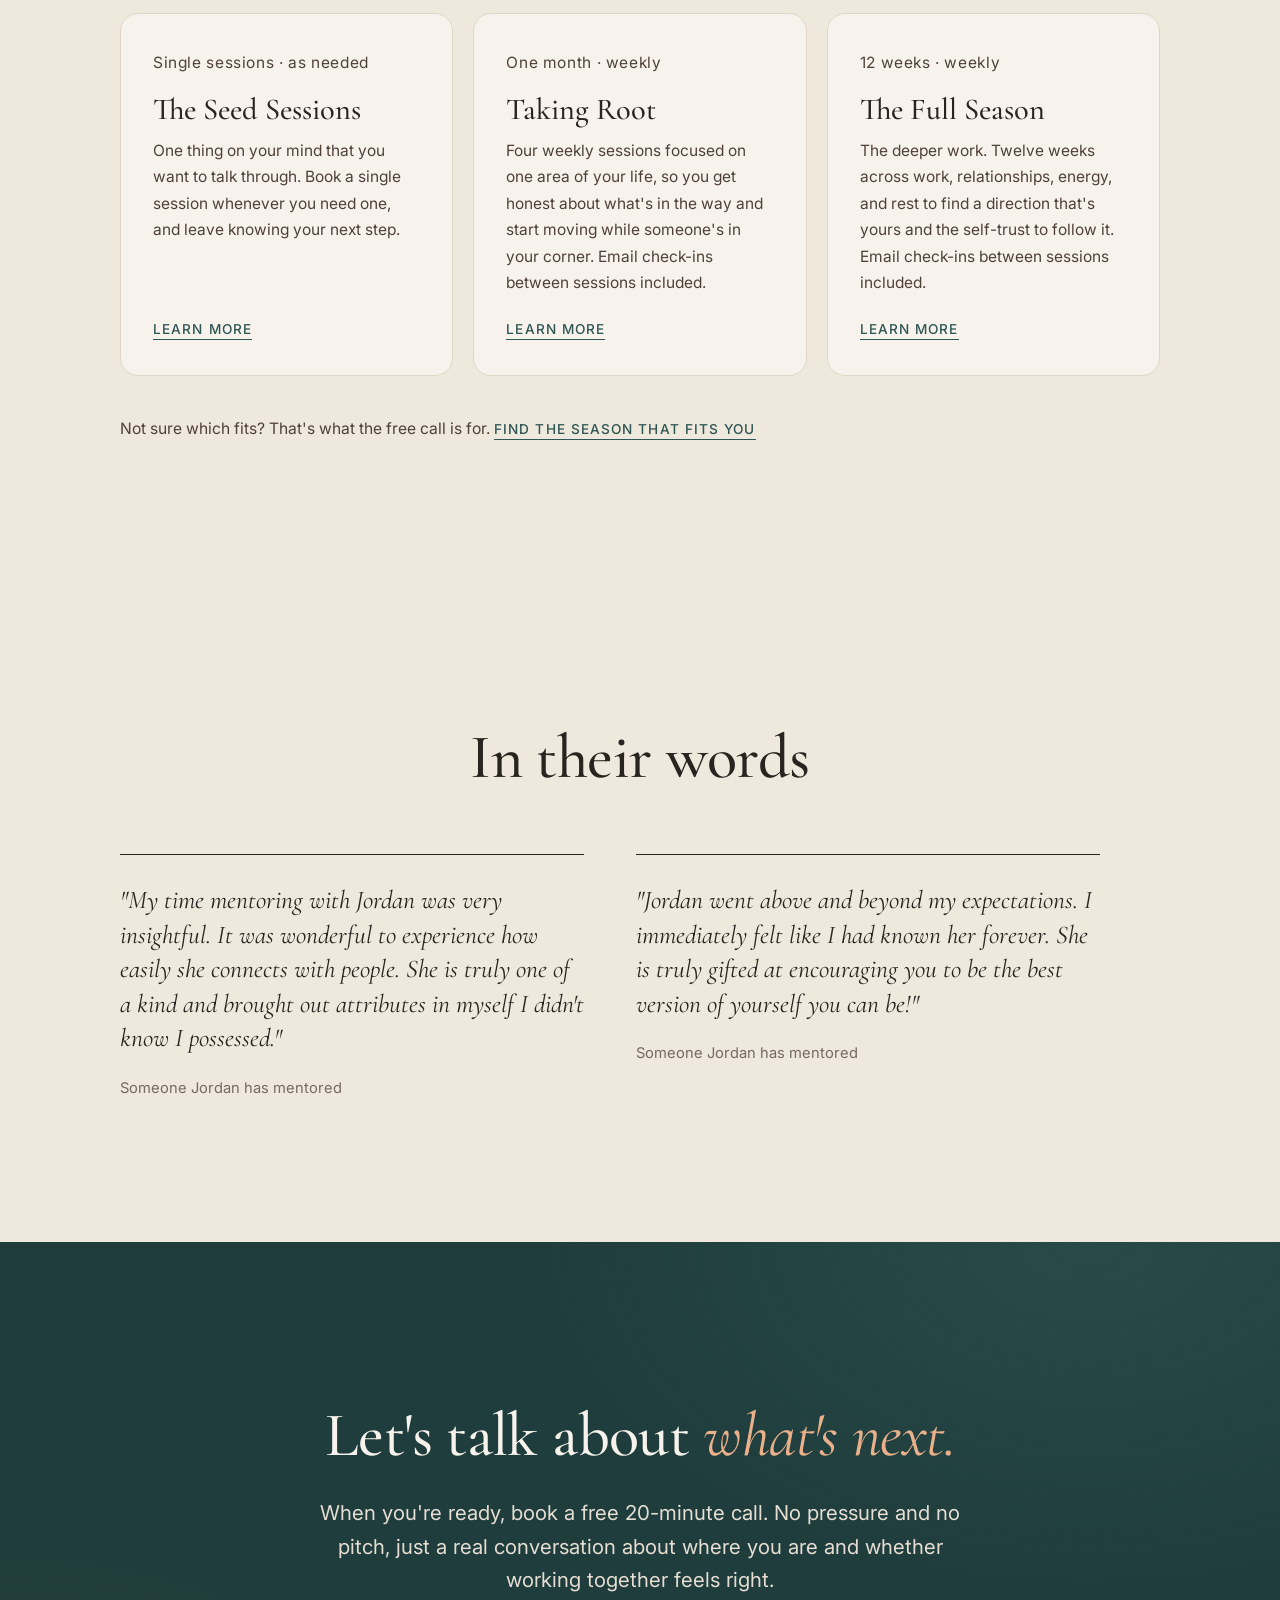
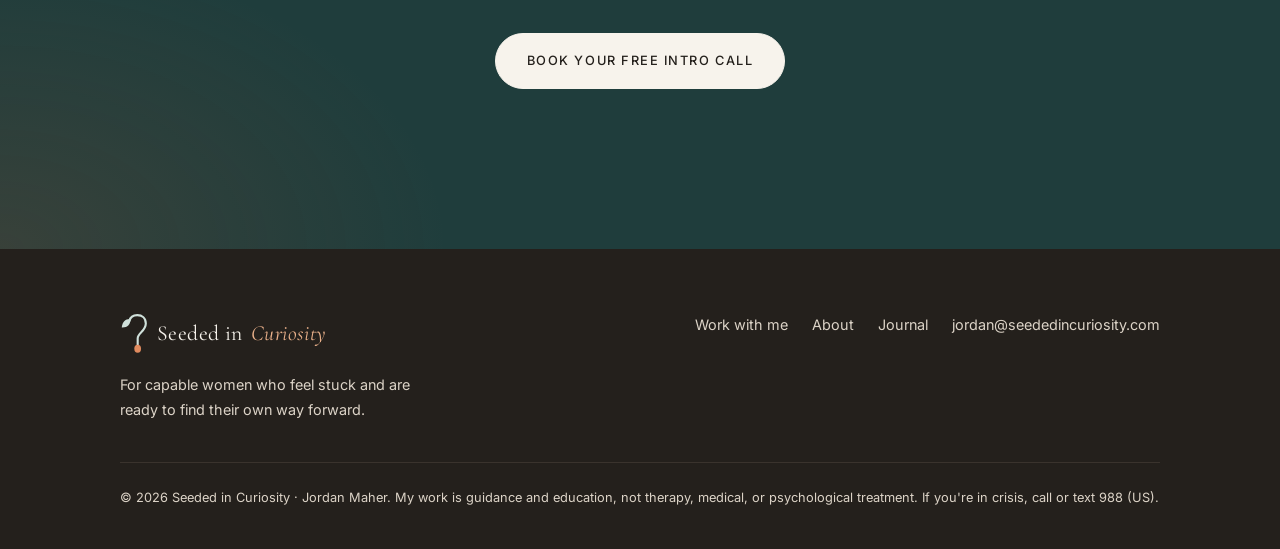
==== commit 4cfccde2: "Launch the redesigned Seeded in Curiosity site New homepage, Work with me and offer pages, About, an" ====
--- a/index.html
+++ b/index.html
@@ -4,921 +4,247 @@
 <meta charset="UTF-8">
 <meta name="viewport" content="width=device-width, initial-scale=1.0">
 <title>Seeded in Curiosity | Jordan Maher</title>
+<meta name="description" content="A guide for women who feel stuck in their career, their relationships, or what comes next. Get curious, find your footing, and move forward with the strength you already have.">
 <link rel="preconnect" href="https://fonts.googleapis.com">
 <link rel="preconnect" href="https://fonts.gstatic.com" crossorigin>
-<link href="https://fonts.googleapis.com/css2?family=Cormorant+Garamond:ital,wght@0,300;0,400;0,500;1,300;1,400&family=Inter:wght@300;400;500&display=swap" rel="stylesheet">
-<style>
-  :root {
-    --sage: #7A9E7E;
-    --clay: #A0855B;
-    --terracotta: #B85C38;
-    --bark: #6B4E3D;
-    --cream: #F5F0E8;
-    --linen: #EDE8DE;
-    --soil: #2C2018;
-    --mist: #D4C9B8;
-    --white: #FDFAF6;
-  }
-
-  * { margin: 0; padding: 0; box-sizing: border-box; }
-  html { scroll-behavior: smooth; }
-
-  body {
-    font-family: 'Inter', sans-serif;
-    background: var(--white);
-    color: var(--soil);
-    font-size: 16px;
-    line-height: 1.7;
-    font-weight: 300;
-  }
-
-  /* NAV */
-  nav {
-    position: fixed;
-    top: 0; left: 0; right: 0;
-    z-index: 100;
-    padding: 1.25rem 2.5rem;
-    display: flex;
-    justify-content: space-between;
-    align-items: center;
-    background: rgba(253, 250, 246, 0.92);
-    backdrop-filter: blur(8px);
-    border-bottom: 0.5px solid var(--mist);
-  }
-
-  .nav-logo {
-    font-family: 'Cormorant Garamond', serif;
-    font-size: 1.2rem;
-    font-weight: 400;
-    letter-spacing: 0.04em;
-    color: var(--soil);
-    text-decoration: none;
-  }
-
-  .nav-logo span { color: var(--sage); }
-
-  .nav-links {
-    display: flex;
-    gap: 1.5rem;
-    align-items: center;
-  }
-
-  .nav-text-link {
-    font-size: 0.8rem;
-    letter-spacing: 0.08em;
-    color: var(--bark);
-    text-decoration: none;
-    font-weight: 400;
-    transition: color 0.15s;
-  }
-
-  .nav-text-link:hover { color: var(--soil); }
-
-  .nav-link {
-    font-size: 0.8rem;
-    letter-spacing: 0.1em;
-    text-transform: uppercase;
-    color: var(--bark);
-    text-decoration: none;
-    font-weight: 400;
-    padding: 0.6rem 1.4rem;
-    border: 0.5px solid var(--terracotta);
-    border-radius: 2px;
-    transition: all 0.2s;
-  }
-
-  .nav-link:hover { background: var(--terracotta); color: var(--white); }
-
-  /* HERO */
-  .hero {
-    min-height: 100vh;
-    display: flex;
-    align-items: center;
-    padding: 8rem 2.5rem 4rem;
-    background: var(--white);
-    position: relative;
-    overflow: hidden;
-  }
-
-  .hero::before {
-    content: '';
-    position: absolute;
-    top: -10%;
-    right: -5%;
-    width: 55%;
-    height: 120%;
-    background: var(--linen);
-    border-radius: 0 0 0 60%;
-    z-index: 0;
-  }
-
-  .hero-content {
-    position: relative;
-    z-index: 1;
-    max-width: 620px;
-  }
-
-  .hero-eyebrow {
-    font-size: 0.72rem;
-    letter-spacing: 0.18em;
-    text-transform: uppercase;
-    color: var(--sage);
-    font-weight: 400;
-    margin-bottom: 1.5rem;
-  }
-
-  .hero-title {
-    font-family: 'Cormorant Garamond', serif;
-    font-size: clamp(2.8rem, 6vw, 5rem);
-    font-weight: 500;
-    line-height: 1.1;
-    color: var(--soil);
-    margin-bottom: 1.5rem;
-    letter-spacing: -0.01em;
-  }
-
-  .hero-title em { font-style: italic; color: var(--terracotta); }
-
-  .hero-sub {
-    font-size: 1.05rem;
-    color: var(--bark);
-    max-width: 480px;
-    margin-bottom: 2.5rem;
-    line-height: 1.8;
-    font-weight: 300;
-  }
-
-  .hero-cta {
-    display: inline-block;
-    background: var(--terracotta);
-    color: var(--cream);
-    text-decoration: none;
-    padding: 1rem 2.2rem;
-    font-size: 0.8rem;
-    letter-spacing: 0.12em;
-    text-transform: uppercase;
-    font-weight: 400;
-    border-radius: 2px;
-    transition: all 0.2s;
-  }
-
-  .hero-cta:hover { background: var(--soil); }
-
-  .hero-seed {
-    position: absolute;
-    right: 8%;
-    top: 50%;
-    transform: translateY(-50%);
-    z-index: 1;
-  }
-
-  .seed-circle {
-    width: 320px;
-    height: 320px;
-    border-radius: 50%;
-    border: 0.5px solid var(--mist);
-    display: flex;
-    align-items: center;
-    justify-content: center;
-  }
-
-  .seed-inner {
-    width: 260px;
-    height: 260px;
-    border-radius: 50%;
-    background: var(--linen);
-    display: flex;
-    flex-direction: column;
-    align-items: center;
-    justify-content: center;
-    padding: 2rem;
-    text-align: center;
-  }
-
-  .seed-word {
-    font-family: 'Cormorant Garamond', serif;
-    font-size: 1rem;
-    font-style: italic;
-    color: var(--clay);
-    line-height: 2.4;
-    letter-spacing: 0.02em;
-  }
-
-  /* SECTIONS */
-  section { padding: 6rem 2.5rem; }
-
-  .container { max-width: 960px; margin: 0 auto; }
-
-  .section-eyebrow {
-    font-size: 0.7rem;
-    letter-spacing: 0.18em;
-    text-transform: uppercase;
-    color: var(--sage);
-    font-weight: 400;
-    margin-bottom: 1rem;
-  }
-
-  .section-title {
-    font-family: 'Cormorant Garamond', serif;
-    font-size: clamp(2rem, 4vw, 3rem);
-    font-weight: 500;
-    line-height: 1.2;
-    color: var(--soil);
-    margin-bottom: 1.5rem;
-  }
-
-  .section-title em { font-style: italic; color: var(--terracotta); }
-
-  /* FOR YOU */
-  .for-you { background: var(--linen); }
-
-  .pain-grid {
-    display: grid;
-    grid-template-columns: repeat(2, 1fr);
-    gap: 1.5rem;
-    margin-top: 3rem;
-  }
-
-  .pain-card {
-    background: var(--white);
-    border: 0.5px solid var(--mist);
-    padding: 1.75rem;
-    border-radius: 2px;
-  }
-
-  .pain-card h3 {
-    font-family: 'Cormorant Garamond', serif;
-    font-size: 1.2rem;
-    font-weight: 400;
-    color: var(--bark);
-    margin-bottom: 0.75rem;
-  }
-
-  .pain-card p {
-    font-size: 0.9rem;
-    color: var(--soil);
-    opacity: 0.8;
-    line-height: 1.7;
-  }
-
-  /* BODY SECTION */
-  .body-section { background: var(--white); }
-
-  .body-intro {
-    font-size: 1.05rem;
-    color: var(--bark);
-    max-width: 620px;
-    margin-bottom: 3rem;
-    line-height: 1.8;
-  }
-
-  .body-grid {
-    display: grid;
-    grid-template-columns: repeat(3, 1fr);
-    gap: 1px;
-    background: var(--mist);
-    border: 0.5px solid var(--mist);
-    margin-bottom: 2.5rem;
-  }
-
-  .body-tile {
-    background: var(--white);
-    padding: 2rem 1.75rem;
-    text-align: center;
-  }
-
-  .body-tile-icon {
-    font-family: 'Cormorant Garamond', serif;
-    font-size: 2.2rem;
-    font-style: italic;
-    color: var(--sage);
-    margin-bottom: 0.75rem;
-    line-height: 1;
-  }
-
-  .body-tile h3 {
-    font-family: 'Cormorant Garamond', serif;
-    font-size: 1.1rem;
-    font-weight: 400;
-    color: var(--bark);
-    margin-bottom: 0.5rem;
-  }
-
-  .body-tile p {
-    font-size: 0.83rem;
-    color: var(--soil);
-    opacity: 0.75;
-    line-height: 1.6;
-  }
-
-  .body-callout {
-    background: var(--linen);
-    border-left: 2px solid var(--sage);
-    padding: 1.75rem 2rem;
-    border-radius: 0 2px 2px 0;
-  }
-
-  .body-callout p {
-    font-family: 'Cormorant Garamond', serif;
-    font-size: 1.3rem;
-    font-style: italic;
-    color: var(--bark);
-    line-height: 1.6;
-  }
-
-  /* WHOLE PICTURE */
-  .whole-picture { background: var(--cream); }
-
-  .wp-intro {
-    font-size: 1.05rem;
-    color: var(--bark);
-    max-width: 580px;
-    margin-bottom: 2.5rem;
-    line-height: 1.8;
-  }
-
-  .wp-grid {
-    display: grid;
-    grid-template-columns: repeat(auto-fit, minmax(260px, 1fr));
-    gap: 1.5rem;
-    margin-bottom: 2rem;
-  }
-
-  .wp-item {
-    background: var(--white);
-    border: 0.5px solid var(--mist);
-    padding: 1.75rem;
-    border-radius: 2px;
-  }
-
-  .wp-item h3 {
-    font-family: 'Cormorant Garamond', serif;
-    font-size: 1.15rem;
-    font-weight: 400;
-    color: var(--bark);
-    margin-bottom: 0.75rem;
-  }
-
-  .wp-item p {
-    font-size: 0.88rem;
-    color: var(--soil);
-    opacity: 0.8;
-    line-height: 1.75;
-  }
-
-  .wp-item .wp-item-note {
-    font-size: 0.78rem;
-    color: var(--clay);
-    font-style: italic;
-    opacity: 1;
-    margin-top: 0.75rem;
-    line-height: 1.6;
-  }
-
-  .wp-note {
-    background: var(--linen);
-    border-left: 2px solid var(--clay);
-    padding: 1.25rem 1.5rem;
-    border-radius: 0 2px 2px 0;
-    font-size: 0.85rem;
-    color: var(--bark);
-    line-height: 1.7;
-    font-style: italic;
-  }
-
-  /* STORY */
-  .story { background: var(--cream); }
-
-  .story-layout {
-    display: grid;
-    grid-template-columns: 1fr 1fr;
-    gap: 5rem;
-    align-items: center;
-  }
-
-  .story-text p {
-    font-size: 1rem;
-    line-height: 1.9;
-    color: var(--soil);
-    margin-bottom: 1.25rem;
-    font-weight: 300;
-  }
-
-  .story-text p strong { font-weight: 500; color: var(--bark); }
-
-  .story-quote {
-    background: var(--white);
-    padding: 2.5rem;
-    border-left: 2px solid var(--sage);
-    border-radius: 0 2px 2px 0;
-  }
-
-  .story-quote blockquote {
-    font-family: 'Cormorant Garamond', serif;
-    font-size: 1.5rem;
-    font-style: italic;
-    font-weight: 300;
-    color: var(--bark);
-    line-height: 1.5;
-    margin-bottom: 1rem;
-  }
-
-  .story-quote cite {
-    font-size: 0.75rem;
-    letter-spacing: 0.1em;
-    text-transform: uppercase;
-    color: var(--sage);
-    font-style: normal;
-  }
-
-  /* METHOD */
-  .method { background: var(--soil); color: var(--cream); }
-  .method .section-title { color: var(--cream); }
-  .method .section-eyebrow { color: var(--sage); }
-
-  .method-intro {
-    font-size: 1.05rem;
-    color: var(--mist);
-    max-width: 580px;
-    margin-bottom: 3.5rem;
-    line-height: 1.8;
-  }
-
-  .phases {
-    display: grid;
-    grid-template-columns: repeat(3, 1fr);
-    gap: 1px;
-    background: rgba(255,255,255,0.1);
-    border: 0.5px solid rgba(255,255,255,0.1);
-  }
-
-  .phase {
-    background: var(--soil);
-    padding: 2.5rem;
-    transition: background 0.2s;
-  }
-
-  .phase:hover { background: #3a2d20; }
-
-  .phase-num {
-    font-family: 'Cormorant Garamond', serif;
-    font-size: 3rem;
-    font-weight: 300;
-    color: var(--sage);
-    opacity: 0.5;
-    line-height: 1;
-    margin-bottom: 1rem;
-  }
-
-  .phase-weeks {
-    font-size: 0.68rem;
-    letter-spacing: 0.15em;
-    text-transform: uppercase;
-    color: var(--sage);
-    margin-bottom: 0.75rem;
-  }
-
-  .phase h3 {
-    font-family: 'Cormorant Garamond', serif;
-    font-size: 1.4rem;
-    font-weight: 300;
-    color: var(--cream);
-    margin-bottom: 0.75rem;
-  }
-
-  .phase p { font-size: 0.88rem; color: var(--mist); line-height: 1.7; }
-
-  .method-note {
-    margin-top: 2.5rem;
-    padding: 1.5rem 2rem;
-    background: rgba(122, 158, 126, 0.1);
-    border-left: 2px solid var(--sage);
-    font-size: 0.9rem;
-    color: var(--mist);
-    line-height: 1.7;
-  }
-
-  .method-note strong { color: var(--sage); font-weight: 400; }
-
-  /* ABOUT */
-  .about { background: var(--white); }
-
-  .about-layout {
-    display: grid;
-    grid-template-columns: 1fr 1.4fr;
-    gap: 5rem;
-    align-items: start;
-  }
-
-  .about-left { position: sticky; top: 6rem; }
-
-  .about-name {
-    font-family: 'Cormorant Garamond', serif;
-    font-size: 2rem;
-    font-weight: 300;
-    color: var(--soil);
-    margin-bottom: 0.25rem;
-  }
-
-  .about-title {
-    font-size: 0.75rem;
-    letter-spacing: 0.12em;
-    text-transform: uppercase;
-    color: var(--sage);
-    margin-bottom: 1.5rem;
-  }
-
-  .about-credentials { list-style: none; padding: 0; }
-
-  .about-credentials li {
-    font-size: 0.85rem;
-    color: var(--bark);
-    padding: 0.5rem 0;
-    border-bottom: 0.5px solid var(--mist);
-    display: flex;
-    align-items: center;
-    gap: 0.75rem;
-  }
-
-  .about-credentials li::before {
-    content: '';
-    width: 4px;
-    height: 4px;
-    border-radius: 50%;
-    background: var(--sage);
-    flex-shrink: 0;
-  }
-
-  .about-right p {
-    font-size: 1rem;
-    line-height: 1.9;
-    color: var(--soil);
-    margin-bottom: 1.25rem;
-    font-weight: 300;
-  }
-
-  .about-right p strong { font-weight: 500; color: var(--bark); }
-
-  /* BLOG */
-  .blog-section { background: var(--white); }
-
-  .blog-intro {
-    font-size: 1.05rem;
-    color: var(--bark);
-    max-width: 560px;
-    margin-bottom: 3rem;
-    line-height: 1.8;
-  }
-
-  .blog-grid {
-    display: grid;
-    grid-template-columns: repeat(auto-fit, minmax(280px, 1fr));
-    gap: 1.5rem;
-  }
-
-  .blog-card {
-    background: var(--linen);
-    border: 0.5px solid var(--mist);
-    border-radius: 2px;
-    padding: 2rem;
-    text-decoration: none;
-    display: flex;
-    flex-direction: column;
-    gap: 0.75rem;
-    transition: background 0.2s, border-color 0.2s;
-  }
-
-  a.blog-card:hover {
-    background: var(--cream);
-    border-color: var(--clay);
-  }
-
-  .blog-card-coming {
-    opacity: 0.65;
-  }
-
-  .blog-card-eyebrow {
-    font-size: 0.68rem;
-    letter-spacing: 0.14em;
-    text-transform: uppercase;
-    color: var(--sage);
-    font-weight: 400;
-  }
-
-  .blog-card-title {
-    font-family: 'Cormorant Garamond', serif;
-    font-size: 1.3rem;
-    font-weight: 400;
-    color: var(--soil);
-    line-height: 1.3;
-    margin: 0;
-  }
-
-  .blog-card-excerpt {
-    font-size: 0.88rem;
-    color: var(--bark);
-    line-height: 1.75;
-    flex: 1;
-    margin: 0;
-  }
-
-  .blog-card-cta {
-    font-size: 0.75rem;
-    letter-spacing: 0.1em;
-    text-transform: uppercase;
-    color: var(--clay);
-    font-weight: 400;
-    margin-top: 0.5rem;
-  }
-
-  .blog-card-label {
-    font-size: 0.72rem;
-    letter-spacing: 0.1em;
-    text-transform: uppercase;
-    color: var(--mist);
-    font-weight: 400;
-    margin-top: 0.5rem;
-  }
-
-  /* BOOKING */
-  .booking { background: var(--linen); text-align: center; }
-  .booking .container { max-width: 640px; }
-  .booking .section-title { margin-bottom: 1rem; }
-
-  .booking-sub {
-    font-size: 1rem;
-    color: var(--bark);
-    margin-bottom: 2.5rem;
-    line-height: 1.8;
-  }
-
-  .booking-cta {
-    display: block;
-    max-width: 320px;
-    margin: 0 auto 1.25rem;
-    background: var(--terracotta);
-    color: var(--cream);
-    text-decoration: none;
-    padding: 1.1rem 2.8rem;
-    font-size: 0.8rem;
-    letter-spacing: 0.12em;
-    text-transform: uppercase;
-    font-weight: 400;
-    border-radius: 2px;
-    transition: all 0.2s;
-  }
-
-  .booking-cta:hover { background: var(--soil); }
-
-  .booking-cta-secondary {
-    display: block;
-    max-width: 320px;
-    margin: 0 auto 1.25rem;
-    background: transparent;
-    color: var(--bark);
-    border: 0.5px solid var(--sage);
-    text-decoration: none;
-    padding: 1rem 2.8rem;
-    font-size: 0.8rem;
-    letter-spacing: 0.12em;
-    text-transform: uppercase;
-    font-weight: 400;
-    border-radius: 2px;
-    transition: all 0.2s;
-  }
-
-  .booking-cta-secondary:hover { background: var(--sage); color: var(--soil); }
-
-  .booking-note {
-    font-size: 0.8rem;
-    color: var(--clay);
-    letter-spacing: 0.05em;
-  }
-
-  .booking-disclaimer {
-    font-size: 0.78rem;
-    color: var(--bark);
-    opacity: 0.75;
-    font-style: italic;
-    margin-top: 1.25rem;
-    line-height: 1.6;
-  }
-
-  /* FOOTER */
-  footer {
-    background: var(--soil);
-    color: var(--mist);
-    padding: 2.5rem;
-    text-align: center;
-    font-size: 0.8rem;
-    letter-spacing: 0.05em;
-  }
-
-  footer span { color: var(--sage); }
-
-  /* RESPONSIVE */
- @media (max-width: 768px) {
-    nav { padding: 0.85rem 1rem; flex-wrap: nowrap; gap: 0.5rem; }
-    .nav-logo { font-size: 1rem; white-space: nowrap; }
-    .nav-links { gap: 0.6rem; flex-wrap: nowrap; }
-    .nav-text-link { font-size: 0.65rem; letter-spacing: 0.05em; }
-    .nav-link { padding: 0.45rem 0.7rem; font-size: 0.65rem; letter-spacing: 0.06em; white-space: nowrap; }
-    .hero { padding: 7rem 1.25rem 3rem; }
-    .hero::before { display: none; }
-    .hero-seed { display: none; }
-    section { padding: 4rem 1.25rem; }
-    .story-layout { grid-template-columns: 1fr; gap: 2.5rem; }
-    .about-layout { grid-template-columns: 1fr; gap: 2.5rem; }
-    .about-left { position: static; }
-    .body-grid { grid-template-columns: 1fr; }
-    .phases { grid-template-columns: 1fr; }
-    .pain-grid { grid-template-columns: 1fr; }
-  }
-
-  @media (prefers-reduced-motion: reduce) {
-    * { transition: none !important; }
-  }
-</style>
+<link href="https://fonts.googleapis.com/css2?family=Cormorant+Garamond:ital,wght@0,400;0,500;1,400;1,500&family=Inter:wght@300;400;500&display=swap" rel="stylesheet">
+<link rel="stylesheet" href="styles.css?v=2026-11-19f">
+<link rel="icon" href="favicon.svg" type="image/svg+xml">
+<link rel="icon" href="favicon-32.png" sizes="32x32" type="image/png">
+<link rel="apple-touch-icon" href="apple-touch-icon.png">
 </head>
-<body>
-
-<nav>
-  <a href="index.html" class="nav-logo">Seeded in <span>Curiosity</span></a>
-  <div class="nav-links">
-    <a href="index.html" class="nav-text-link">Home</a>
-    <a href="about.html" class="nav-text-link">About</a>
-    <a href="blog.html" class="nav-text-link">Journal</a>
-    <a href="intake.html" class="nav-link">Work with me</a>
+<body class="home">
+
+<nav class="nav">
+  <div class="wrap">
+    <a class="logo" href="index.html"><img class="logo-mark" src="logo-mark.svg" alt="" width="28" height="40">Seeded in <span>Curiosity</span></a>
+    <button class="menu-toggle" aria-expanded="false" aria-controls="nav-links">Menu</button>
+    <ul class="nav-links" id="nav-links">
+      <li><a href="index.html" aria-current="page">Home</a></li>
+      <li><a href="work-with-me.html">Work with me</a></li>
+      <li><a href="about.html">About</a></li>
+      <li><a href="blog.html">Journal</a></li>
+      <li><a class="btn" href="https://calendar.app.google/WKxrUqDKMEF12j2i7">Book a free call</a></li>
+    </ul>
   </div>
 </nav>
 
-<!-- HERO -->
-<section class="hero" id="home">
-  <div class="hero-content">
-    <p class="hero-eyebrow">Holistic wellness coaching for women</p>
-    <h1 class="hero-title">Your body has been<br>trying to tell you<br><em>something.</em></h1>
-    <p class="hero-sub">You're not broken, and you're not lazy. You're a high-performing woman whose body has been running without an instruction manual. That changes here.</p>
-    <a href="#booking" class="hero-cta">Start the conversation</a>
-  </div>
-  <div class="hero-seed">
-    <div class="seed-circle">
-      <div class="seed-inner">
-        <p class="seed-word">hormones</p>
-        <p class="seed-word">rest</p>
-        <p class="seed-word">nourishment</p>
-        <p class="seed-word">becoming</p>
+<header class="hero">
+  <div class="wrap hero-grid">
+    <div>
+      <p class="eyebrow">For women who are ready to come back to themselves</p>
+      <h1>You're not lost.<br>You're between <em>chapters.</em></h1>
+      <p class="lede">Maybe it's a career that no longer fits, a pattern you keep repeating with people you love, or the quiet question of what comes next. Wherever it shows up, we'll get curious about what's keeping you there, and find the strength you already have to move.</p>
+      <div class="btn-row">
+        <a class="btn" href="https://calendar.app.google/WKxrUqDKMEF12j2i7">Book a free 20-minute call</a>
+        <a class="btn btn-ghost" href="#stuck">Where do you feel stuck?</a>
       </div>
     </div>
-  </div>
-</section>
-
-<!-- FOR YOU -->
-<section class="for-you" id="for-you">
-  <div class="container">
-    <p class="section-eyebrow">You might be here because</p>
-    <h2 class="section-title">You know something is off.<br>You just <em>can't name it yet.</em></h2>
-    <div class="pain-grid">
-      <div class="pain-card">
-        <h3>The burnout that won't budge</h3>
-        <p>You've rested. You've taken the vacation. You come back and within a week you're running on empty again. This isn't a willpower problem. It's a root cause problem.</p>
+    <div class="hero-art">
+      <img src="headshot.jpg" alt="Jordan Maher, founder of Seeded in Curiosity">
+      <p class="hero-note">"You already carry more of the answer than you think."</p>
+    </div>
+  </div>
+</header>
+
+<div class="trust">
+  <ul class="wrap">
+    <li>One-on-one, fully online</li>
+    <li>Three ways to work together</li>
+    <li>Start with a free 20-minute call</li>
+  </ul>
+</div>
+
+<section class="doors" id="stuck">
+  <div class="wrap">
+    <div class="section-head">
+      <p class="eyebrow">You might be here because</p>
+      <h2>Stuck looks different <em>for everyone.</em></h2>
+      <p class="lede">Most women who find me are capable, high-achieving, and quietly exhausted from carrying something they can't quite name. Maybe one of these sounds familiar.</p>
+    </div>
+    <div class="door-grid">
+      <article class="door">
+        <p class="door-num">i.</p>
+        <h3>Your career</h3>
+        <p class="sub">You're good at your job. You're just not sure it's <em>yours</em> anymore.</p>
+        <ul>
+          <li>"I worked so hard to get here. Why don't I want it?"</li>
+          <li>"I'm burnt out, but I'm scared to walk away."</li>
+          <li>"I know I'm meant for more. I just don't know what."</li>
+        </ul>
+      </article>
+      <article class="door">
+        <p class="door-num">ii.</p>
+        <h3>Your relationships</h3>
+        <p class="sub">With a partner, your family, your friends, or yourself.</p>
+        <ul>
+          <li>"I keep saying yes when I mean no."</li>
+          <li>"I've outgrown people I love, and it hurts."</li>
+          <li>"I show up for everyone except me."</li>
+        </ul>
+      </article>
+      <article class="door">
+        <p class="door-num">iii.</p>
+        <h3>What comes next</h3>
+        <p class="sub">The bigger, quieter question of who you're becoming.</p>
+        <ul>
+          <li>"I did everything right. So why do I feel stuck?"</li>
+          <li>"I keep starting over and never quite moving."</li>
+          <li>"I want change, but I'm afraid of choosing wrong."</li>
+        </ul>
+      </article>
+    </div>
+  </div>
+</section>
+
+<section class="band water">
+  <canvas data-water aria-hidden="true"></canvas>
+  <button class="water-toggle" type="button"></button>
+  <div class="wrap split">
+    <div>
+      <p class="eyebrow">A different way to see it</p>
+      <p class="band-quote">Stuck isn't a character flaw. It's a <em>signal</em> that something in you is ready to grow.</p>
+    </div>
+    <div>
+      <p>You don't need another productivity system, another five-year plan, or another person telling you what you should do. You've had plenty of that.</p>
+      <p>What most of us need is room to slow down, tell the truth, and get genuinely curious about our own lives. Why this pattern? Why now? What do you actually want, underneath what you think you're supposed to want?</p>
+      <p>When you can answer those honestly, the next step usually gets a lot clearer. And it's yours.</p>
+    </div>
+  </div>
+</section>
+
+<section>
+  <div class="wrap meet-grid">
+    <img src="nature-walk.jpg" alt="Jordan Maher looking up at the trees on a walk outside" loading="lazy">
+    <div>
+      <p class="eyebrow">Meet your guide</p>
+      <h2>Hi, I'm Jordan. <em>I know stuck</em> from the inside.</h2>
+      <p>I spent years building a career that looked right on paper and never quite felt like mine. I was good at it, and best at the part that was never the main job: the people. I was also quietly asking myself whether I'd taken the wrong road.</p>
+      <p>When I finally let myself get curious about that question, the next step got clearer. Now I help women do the same: slow down, listen to what's true, and take the next honest step.</p>
+      <div class="btn-row"><a class="text-link" href="about.html">Read my story</a></div>
+    </div>
+  </div>
+</section>
+
+<section class="method" id="method">
+  <div class="wrap">
+    <div class="section-head">
+      <p class="eyebrow">How we work together</p>
+      <h2>I won't hand you a plan.<br>I'll help you <em>find yours.</em></h2>
+      <p class="lede">Whether we meet once or for a full season, the work follows the same simple path.</p>
+    </div>
+    <ol class="method-steps">
+      <li>
+        <span class="method-num">1</span>
+        <h3>The Root Audit</h3>
+        <p>We look honestly at where you are: the patterns in your work, relationships, energy, and rest, and what's really keeping you in place.</p>
+      </li>
+      <li>
+        <span class="method-num">2</span>
+        <h3>Building the Blueprint</h3>
+        <p>We get clear on what you want, underneath what you think you should want, and shape a path that fits your real life.</p>
+      </li>
+      <li>
+        <span class="method-num">3</span>
+        <h3>Rooted in Action</h3>
+        <p>You take the next step with someone in your corner. We adjust as life responds, so the change lasts.</p>
+      </li>
+    </ol>
+    <ul class="method-values">
+      <li><h4>Curiosity over judgment</h4><p>We look at your patterns with interest, not shame.</p></li>
+      <li><h4>You're the expert on your life</h4><p>I ask better questions. You reach your own conclusions.</p></li>
+      <li><h4>Strengths you already have</h4><p>We build on what has carried you before.</p></li>
+      <li><h4>Warm and honest</h4><p>I'll be kind, and I'll be straight with you.</p></li>
+    </ul>
+  </div>
+</section>
+
+<section class="phases">
+  <div class="wrap">
+    <div class="section-head">
+      <p class="eyebrow">Ways to work together</p>
+      <h2>Start where you are.<br>Grow at <em>your pace.</em></h2>
+      <p class="lede">Every option is one-on-one and fully online. Pick the one that fits what's on your mind right now.</p>
+    </div>
+    <div class="phase-grid">
+      <article class="phase">
+        <svg class="phase-seed" viewBox="0 0 40 40" fill="none" stroke="currentColor" stroke-width="1.3" aria-hidden="true"><ellipse cx="20" cy="26" rx="7" ry="9"/><path d="M20 17v-6"/></svg>
+        <p class="phase-weeks">Single sessions · as needed</p>
+        <h3>The Seed Sessions</h3>
+        <p>One thing on your mind that you want to talk through. Book a single session whenever you need one, and leave knowing your next step.</p>
+        <p class="phase-link"><a class="text-link" href="offer-seed-session.html">Learn more</a></p>
+      </article>
+      <article class="phase">
+        <svg class="phase-seed" viewBox="0 0 40 40" fill="none" stroke="currentColor" stroke-width="1.3" aria-hidden="true"><path d="M20 36V18"/><path d="M20 24c-6 0-10-4-10-10 6 0 10 4 10 10z"/><path d="M20 20c5 0 9-3.5 9-9-5 0-9 3.5-9 9z"/></svg>
+        <p class="phase-weeks">One month · weekly</p>
+        <h3>Taking Root</h3>
+        <p>Four weekly sessions focused on one area of your life, so you get honest about what's in the way and start moving while someone's in your corner. Email check-ins between sessions included.</p>
+        <p class="phase-link"><a class="text-link" href="offer-taking-root.html">Learn more</a></p>
+      </article>
+      <article class="phase">
+        <svg class="phase-seed" viewBox="0 0 40 40" fill="none" stroke="currentColor" stroke-width="1.3" aria-hidden="true"><path d="M20 37V12"/><path d="M20 22c-7 0-11-4-11-10 7 0 11 4 11 10z"/><path d="M20 17c6 0 10-4 10-10-6 0-10 4-10 10z"/><path d="M20 30c5 0 8-3 8-7.5-5 0-8 3-8 7.5z"/><path d="M12 37h16"/></svg>
+        <p class="phase-weeks">12 weeks · weekly</p>
+        <h3>The Full Season</h3>
+        <p>The deeper work. Twelve weeks across work, relationships, energy, and rest to find a direction that's yours and the self-trust to follow it. Email check-ins between sessions included.</p>
+        <p class="phase-link"><a class="text-link" href="offer-full-season.html">Learn more</a></p>
+      </article>
+    </div>
+    <p class="phase-note">Not sure which fits? That's what the free call is for. <a class="text-link" href="work-with-me.html">Find the season that fits you</a></p>
+  </div>
+</section>
+
+<section class="proof" id="kind-words">
+  <div class="wrap">
+    <h2 class="proof-title">In their words</h2>
+    <div class="proof-grid proof-grid-2">
+      <figure class="quote">
+        <blockquote>"My time mentoring with Jordan was very insightful. It was wonderful to experience how easily she connects with people. She is truly one of a kind and brought out attributes in myself I didn't know I possessed."</blockquote>
+        <figcaption>Someone Jordan has mentored</figcaption>
+      </figure>
+      <figure class="quote">
+        <blockquote>"Jordan went above and beyond my expectations. I immediately felt like I had known her forever. She is truly gifted at encouraging you to be the best version of yourself you can be!"</blockquote>
+        <figcaption>Someone Jordan has mentored</figcaption>
+      </figure>
+    </div>
+  </div>
+</section>
+
+
+<section class="band cta">
+  <div class="wrap narrow">
+    <p class="eyebrow">Ready when you are</p>
+    <h2>Let's talk about <em>what's next.</em></h2>
+    <p class="lede">When you're ready, book a free 20-minute call. No pressure and no pitch, just a real conversation about where you are and whether working together feels right.</p>
+    <div class="btn-row">
+      <a class="btn btn-light" href="https://calendar.app.google/WKxrUqDKMEF12j2i7">Book your free intro call</a>
+    </div>
+  </div>
+</section>
+
+<footer class="footer">
+  <div class="wrap">
+    <div class="footer-grid">
+      <div>
+        <a class="logo" href="index.html"><img class="logo-mark" src="logo-mark-light.svg" alt="" width="28" height="40">Seeded in <span>Curiosity</span></a>
+        <p style="margin-top:0.75rem;max-width:22em">For capable women who feel stuck and are ready to find their own way forward.</p>
       </div>
-      <div class="pain-card">
-        <h3>The perfectionism spiral</h3>
-        <p>Your standards are crushing you and you can't seem to lower them. Everything has to be right. The pressure never fully lifts. Your nervous system is paying the price.</p>
-      </div>
-      <div class="pain-card">
-        <h3>The impulsive patterns you can't explain</h3>
-        <p>Spending, eating, scrolling, saying yes when you mean no. You know the pattern. You've tried to stop it. But nobody has ever helped you find where it starts.</p>
-      </div>
-      <div class="pain-card">
-        <h3>A body you don't fully understand</h3>
-        <p>Sleep is inconsistent. Energy is unpredictable. Your cycle feels like a mystery. You were never taught how your hormones shape your mood, focus, hunger, and drive. You deserved that education.</p>
-      </div>
-    </div>
-  </div>
-</section>
-
-<!-- YOUR BODY -->
-<section class="body-section" id="body">
-  <div class="container">
-    <p class="section-eyebrow">The foundation</p>
-    <h2 class="section-title">How well do you know your<br><em>beautifully complex body?</em></h2>
-    <p class="body-intro">Most wellness programs skip the basics. We start there. Because no amount of mindset work sticks when your body is running on 5 hours of sleep, dehydration, and cortisol. We build the physical foundation first, then everything else becomes possible.</p>
-
-    <div class="body-grid">
-      <div class="body-tile">
-        <div class="body-tile-icon">~</div>
-        <h3>Sleep</h3>
-        <p>How many hours are you actually getting? What happens to your hormones, your cravings, and your emotional regulation when you don't get enough?</p>
-      </div>
-      <div class="body-tile">
-        <div class="body-tile-icon">~</div>
-        <h3>Hydration</h3>
-        <p>Most women are chronically dehydrated and have no idea. Fatigue, brain fog, and anxiety are often the first signs. Water is not a wellness trend. It is biology.</p>
-      </div>
-      <div class="body-tile">
-        <div class="body-tile-icon">~</div>
-        <h3>Movement</h3>
-        <p>Not punishment. Not performance. Movement that actually matches where you are in your cycle and what your nervous system needs right now.</p>
-      </div>
-      <div class="body-tile">
-        <div class="body-tile-icon">~</div>
-        <h3>Your cycle</h3>
-        <p>Your hormones shift across four distinct phases every month. Your energy, focus, mood, and appetite shift with them. Learning to work with your cycle changes everything.</p>
-      </div>
-      <div class="body-tile">
-        <div class="body-tile-icon">~</div>
-        <h3>Nourishment</h3>
-        <p>Not a diet. Not a protocol. Understanding how food affects your hormones, your nervous system, and your relationship with your own body.</p>
-      </div>
-      <div class="body-tile">
-        <div class="body-tile-icon">~</div>
-        <h3>Nervous system</h3>
-        <p>Burnout, perfectionism, and impulsive patterns all live here. When your nervous system is dysregulated, no habit will stick. We address this at the root.</p>
-      </div>
-    </div>
-
-    <div class="body-callout">
-      <p>Your body is not your enemy. It is the most intelligent system you will ever live inside. You just were never given the instruction manual.</p>
-    </div>
-  </div>
-</section>
-
-<!-- WHOLE PICTURE -->
-<section class="whole-picture" id="whole-picture">
-  <div class="container">
-    <p class="section-eyebrow">What makes this different</p>
-    <h2 class="section-title">We start where most<br>wellness programs <em>stop.</em></h2>
-    <p class="wp-intro">Most wellness coaching stops at habits. We start with what's actually running the system underneath them: the parts other programs leave out.</p>
-    <div class="wp-grid">
-      <div class="wp-item">
-        <h3>What is actually in your system</h3>
-        <p>Medications, supplements, caffeine, nicotine, alcohol. Everything affects your hormones, your nervous system, your sleep, and your mood. We look at the full chemical landscape, not just the wellness-approved parts.</p>
-      </div>
-      <div class="wp-item">
-        <h3>The conversations your doctor hasn't had with you</h3>
-        <p>SSRIs and stimulants can affect your energy, libido, sleep architecture, and emotional range in ways nobody explains. We educate, we explore, and we help you bring better questions to your care team.</p>
-        <p class="wp-item-note">A quick note: I'm a wellness coach in training, not a doctor — this is education, not medical advice.</p>
-      </div>
-      <div class="wp-item">
-        <h3>The patterns that feel shameful</h3>
-        <p>Impulsive spending. Emotional eating. Reaching for your phone the moment things get uncomfortable. These are not character flaws. They are nervous system responses. We find the root.</p>
-      </div>
-      <div class="wp-item">
-        <h3>Your body's actual baseline</h3>
-        <p>Before we add anything, we look at what you are already working with. Sleep debt, hydration, cycle patterns, movement habits. The foundation has to be honest before it can be strong.</p>
-      </div>
-    </div>
-    <div class="wp-note">
-      A note on scope: I am a wellness coach in training, not a doctor or therapist. I will never advise you to change or stop a medication. What I will do is help you understand your body well enough to ask better questions of the people who can.
-    </div>
-  </div>
-</section>
-
-<!-- METHOD -->
-<section class="method" id="method">
-  <div class="container">
-    <p class="section-eyebrow">The work</p>
-    <h2 class="section-title">A rooted process.<br>Tools you keep forever.</h2>
-    <p class="method-intro">This is not a program where you check boxes and hope something sticks. We go to the root, build a real solution together, and you leave with something that belongs to you. Not a dependency on me.</p>
-    <div class="phases">
-      <div class="phase">
-        <div class="phase-num">01</div>
-        <p class="phase-weeks">Weeks 1 to 3</p>
-        <h3>The Root Audit</h3>
-        <p>We get honest about what is actually driving your patterns. Sleep, hydration, movement, cycle awareness, nervous system load. We map the physical foundation before anything else. No guessing. No generic advice.</p>
-      </div>
-      <div class="phase">
-        <div class="phase-num">02</div>
-        <p class="phase-weeks">Weeks 4 to 8</p>
-        <h3>Building the Blueprint</h3>
-        <p>We design a real, specific solution for your life. Cycle-aligned routines. Nervous system support. Patterns around perfectionism, impulsivity, and spending examined with curiosity instead of shame. A plan built for your actual biology.</p>
-      </div>
-      <div class="phase">
-        <div class="phase-num">03</div>
-        <p class="phase-weeks">Weeks 9 to 12</p>
-        <h3>Rooted in Action</h3>
-        <p>You practice using the tools. We refine together. You build real confidence in your ability to navigate your own body and life. When the next season comes, you know how to move through it.</p>
-      </div>
-    </div>
-    <p class="method-note"><strong>How this works:</strong> When you complete the program, you leave with tools that are yours. You do not need me to function. But life brings new seasons and when the next one arrives, I am here. You come back when you are ready, not because you are stuck.</p>
-  </div>
-</section>
-
-<section class="booking" id="booking">
-  <div class="container">
-    <p class="section-eyebrow">Ready to begin</p>
-    <h2 class="section-title">Let's find the<br><em>root of it.</em></h2>
-    <p class="booking-sub">Book a free 20-minute discovery call. No pressure, no pitch. Just a real conversation about where you are and whether this feels like the right fit.</p>
-    <a href="intake.html" class="booking-cta">Fill out your intake form</a>
-    <a href="https://calendar.app.google/K45TQyQXRwY4kwnG8" class="booking-cta-secondary">Schedule a discovery call</a>
-    <p class="booking-disclaimer">Wellness coaching is educational, not medical or psychological treatment. I'm not a doctor or therapist.</p>
-  </div>
-</section>
-
-<footer>
-  <p>© 2026 <span>Seeded in Curiosity</span> &nbsp;·&nbsp; Jordan Maher &nbsp;·&nbsp; Holistic Wellness Coaching for Women</p>
+      <ul class="footer-links">
+        <li><a href="work-with-me.html">Work with me</a></li>
+        <li><a href="about.html">About</a></li>
+        <li><a href="blog.html">Journal</a></li>
+        <li><a href="mailto:jordan@seededincuriosity.com">jordan@seededincuriosity.com</a></li>
+      </ul>
+    </div>
+    <p class="footer-fine">© 2026 Seeded in Curiosity · Jordan Maher. My work is guidance and education, not therapy, medical, or psychological treatment. If you're in crisis, call or text 988 (US).</p>
+  </div>
 </footer>
 
+<script>
+  const t = document.querySelector('.menu-toggle'), l = document.getElementById('nav-links');
+  t.addEventListener('click', () => { const o = l.classList.toggle('open'); t.setAttribute('aria-expanded', o); });
+</script>
+<script>
+</script>
+<script src="water.js"></script>
 </body>
 </html>
--- a/styles.css
+++ b/styles.css
@@ -0,0 +1,756 @@
+/* Seeded in Curiosity: shared styles */
+:root {
+  --cream: #FBF2E6;
+  --linen: #F6E6D3;
+  --sand: #EDD3B8;
+  --mist: #DFBE9E;
+  --soil: #2E1A12;
+  --bark: #6B4030;
+  --muted: #8C6A56;
+  --terracotta: #C4552B;
+  --terracotta-dark: #A2421E;
+  --honey: #B8802A;
+  --blush: #F3D6C6;
+  --cocoa: #3A2119;
+  --cocoa-soft: #52321F;
+  --teal: #17393A;
+  --serif: 'Cormorant Garamond', Georgia, serif;
+  --sans: 'Inter', system-ui, sans-serif;
+  --wrap: 1120px;
+  --gutter: clamp(1rem, 4vw, 2.5rem);
+}
+
+* { margin: 0; padding: 0; box-sizing: border-box; }
+html { scroll-behavior: smooth; }
+body {
+  font-family: var(--sans);
+  background: var(--cream);
+  color: var(--soil);
+  font-size: 17px;
+  line-height: 1.7;
+  font-weight: 300;
+  -webkit-font-smoothing: antialiased;
+}
+img { max-width: 100%; display: block; }
+a { color: inherit; }
+strong { font-weight: 500; }
+
+.wrap { max-width: var(--wrap); margin: 0 auto; padding: 0 var(--gutter); }
+.narrow { max-width: 720px; }
+section { padding: clamp(4rem, 9vw, 7rem) 0; }
+
+/* Type */
+.eyebrow {
+  font-size: 0.72rem;
+  letter-spacing: 0.2em;
+  text-transform: uppercase;
+  color: var(--honey);
+  font-weight: 500;
+  margin-bottom: 1.25rem;
+}
+h1, h2, h3 { font-family: var(--serif); font-weight: 500; line-height: 1.1; color: var(--soil); }
+h1 { font-size: clamp(2.7rem, 6.5vw, 5rem); letter-spacing: -0.01em; }
+h2 { font-size: clamp(2rem, 4.4vw, 3.2rem); margin-bottom: 1.5rem; }
+h3 { font-size: 1.6rem; margin-bottom: 0.75rem; }
+h1 em, h2 em { font-style: italic; color: var(--terracotta); font-weight: 400; }
+.lede { font-size: clamp(1.05rem, 1.6vw, 1.2rem); color: var(--bark); max-width: 36em; }
+p + p { margin-top: 1.1rem; }
+
+/* Buttons */
+.btn {
+  display: inline-block;
+  font-family: var(--sans);
+  font-size: 0.8rem;
+  letter-spacing: 0.12em;
+  text-transform: uppercase;
+  font-weight: 500;
+  text-decoration: none;
+  padding: 1rem 1.9rem;
+  border-radius: 999px;
+  border: 1px solid var(--terracotta);
+  background: var(--terracotta);
+  color: var(--cream);
+  transition: background 0.2s, color 0.2s, border-color 0.2s;
+  cursor: pointer;
+}
+.btn:hover { background: var(--terracotta-dark); border-color: var(--terracotta-dark); }
+.btn-ghost { background: transparent; color: var(--bark); border-color: var(--mist); }
+.btn-ghost:hover { background: var(--linen); border-color: var(--bark); }
+.btn-light { background: var(--cream); color: var(--cocoa); border-color: var(--cream); }
+.btn-light:hover { background: var(--sand); border-color: var(--sand); }
+.btn-row { display: flex; flex-wrap: wrap; gap: 0.9rem; margin-top: 2.25rem; }
+.text-link {
+  font-size: 0.85rem;
+  letter-spacing: 0.08em;
+  text-transform: uppercase;
+  font-weight: 500;
+  color: var(--terracotta);
+  text-decoration: none;
+  border-bottom: 1px solid currentColor;
+  padding-bottom: 2px;
+}
+
+/* Nav */
+.nav {
+  position: sticky;
+  top: 0;
+  z-index: 50;
+  background: rgba(251, 247, 241, 0.92);
+  backdrop-filter: blur(10px);
+  -webkit-backdrop-filter: blur(10px);
+  border-bottom: 1px solid var(--sand);
+}
+.nav .wrap { display: flex; align-items: center; justify-content: space-between; height: 72px; gap: 1rem; }
+.logo {
+  font-family: var(--serif);
+  font-size: 1.35rem;
+  text-decoration: none;
+  color: var(--soil);
+  letter-spacing: 0.02em;
+  white-space: nowrap;
+}
+.logo span { color: var(--honey); font-style: italic; }
+.nav-links { display: flex; align-items: center; gap: 2rem; list-style: none; }
+.nav-links a {
+  font-size: 0.82rem;
+  letter-spacing: 0.06em;
+  text-decoration: none;
+  color: var(--bark);
+  font-weight: 400;
+}
+.nav-links a:hover, .nav-links a[aria-current="page"] { color: var(--terracotta); }
+.nav-links .btn { padding: 0.7rem 1.3rem; font-size: 0.72rem; color: var(--cream); }
+.nav-links .btn:hover { color: var(--cream); }
+.menu-toggle {
+  display: none;
+  background: none;
+  border: 1px solid var(--mist);
+  border-radius: 999px;
+  padding: 0.5rem 1rem;
+  font: 500 0.72rem var(--sans);
+  letter-spacing: 0.12em;
+  text-transform: uppercase;
+  color: var(--bark);
+  cursor: pointer;
+}
+@media (max-width: 820px) {
+  .menu-toggle { display: block; }
+  .nav-links {
+    display: none;
+    position: absolute;
+    top: 72px; left: 0; right: 0;
+    flex-direction: column;
+    align-items: flex-start;
+    gap: 1.25rem;
+    padding: 1.5rem var(--gutter) 2rem;
+    background: var(--cream);
+    border-bottom: 1px solid var(--sand);
+  }
+  .nav-links.open { display: flex; }
+  .nav-links a { font-size: 1rem; }
+}
+
+/* Hero */
+.hero { padding: clamp(3.5rem, 8vw, 6.5rem) 0 clamp(4rem, 8vw, 6rem); overflow: hidden; }
+.hero-grid { display: grid; grid-template-columns: 1.25fr 1fr; gap: clamp(2rem, 5vw, 5rem); align-items: center; }
+.hero h1 { margin-bottom: 1.75rem; }
+.hero-art { position: relative; }
+.hero-art img {
+  border-radius: 999px 999px 18px 18px;
+  aspect-ratio: 4 / 5;
+  object-fit: cover;
+  width: 100%;
+  max-width: 420px;
+  margin-left: auto;
+}
+.hero-note {
+  position: absolute;
+  left: 0;
+  bottom: 8%;
+  background: var(--cream);
+  border: 1px solid var(--sand);
+  border-radius: 14px;
+  padding: 1rem 1.25rem;
+  max-width: 240px;
+  font-family: var(--serif);
+  font-size: 1.15rem;
+  font-style: italic;
+  line-height: 1.35;
+  color: var(--bark);
+  box-shadow: 0 10px 30px rgba(43, 33, 26, 0.08);
+}
+@media (max-width: 820px) {
+  .hero-grid { grid-template-columns: 1fr; }
+  .hero-art img { margin: 0 auto; max-width: min(340px, 100%); }
+  .hero-note { position: static; margin: -2.5rem auto 0; position: relative; max-width: 280px; }
+}
+
+/* Doors (career / relationships / journey) */
+.doors { background: var(--linen); }
+.section-head { max-width: 680px; margin-bottom: 3rem; }
+.door-grid { display: grid; grid-template-columns: repeat(3, 1fr); gap: 1.25rem; }
+.door {
+  background: var(--cream);
+  border: 1px solid var(--sand);
+  border-radius: 18px;
+  padding: 2rem 1.75rem 2.25rem;
+  display: flex;
+  flex-direction: column;
+}
+.door-num { font-family: var(--serif); font-size: 1rem; font-style: italic; color: var(--honey); margin-bottom: 1.5rem; }
+.door h3 { font-size: 1.9rem; }
+.door .sub { font-size: 0.95rem; color: var(--muted); margin-bottom: 1.25rem; }
+.door ul { list-style: none; margin-top: auto; }
+.door li {
+  font-size: 0.95rem;
+  padding: 0.65rem 0;
+  border-top: 1px solid var(--linen);
+  color: var(--bark);
+  font-family: var(--serif);
+  font-style: italic;
+  font-size: 1.12rem;
+  line-height: 1.35;
+}
+@media (max-width: 900px) { .door-grid { grid-template-columns: 1fr; } }
+
+/* Dark band */
+.band { background: var(--cocoa); color: var(--linen); }
+.band h2 { color: var(--cream); }
+.band h2 em { color: #F4A275; }
+.band .eyebrow { color: #F2BE6E; }
+.band p { color: #EADBC8; }
+.band-quote {
+  font-family: var(--serif);
+  font-size: clamp(1.7rem, 3.6vw, 2.6rem);
+  line-height: 1.3;
+  color: var(--cream);
+  font-weight: 400;
+}
+.band-quote em { color: #F4A275; }
+.split { display: grid; grid-template-columns: 1fr 1fr; gap: clamp(2rem, 6vw, 6rem); align-items: start; }
+@media (max-width: 820px) { .split { grid-template-columns: 1fr; } }
+
+/* Principles */
+.principles { display: grid; grid-template-columns: repeat(2, 1fr); gap: 0 4rem; margin-top: 1rem; }
+.principle { padding: 1.75rem 0; border-top: 1px solid var(--sand); }
+.principle h3 { font-size: 1.5rem; margin-bottom: 0.5rem; }
+.principle p { color: var(--bark); font-size: 0.98rem; }
+@media (max-width: 760px) { .principles { grid-template-columns: 1fr; } }
+
+/* Phases */
+.phases { background: var(--linen); }
+.phase-grid { display: grid; grid-template-columns: repeat(3, 1fr); gap: 1.25rem; counter-reset: phase; }
+.phase {
+  position: relative;
+  padding: 2.25rem 1.75rem;
+  background: var(--cream);
+  border-radius: 18px;
+  border: 1px solid var(--sand);
+}
+.phase-weeks { font-size: 0.72rem; letter-spacing: 0.18em; text-transform: uppercase; color: var(--terracotta); font-weight: 500; margin-bottom: 1rem; }
+.phase-seed { width: 40px; height: 40px; margin-bottom: 1.25rem; color: var(--honey); }
+.phase p { font-size: 0.97rem; color: var(--bark); }
+.phase-note { margin-top: 2.5rem; max-width: 720px; color: var(--bark); font-size: 0.98rem; }
+@media (max-width: 900px) { .phase-grid { grid-template-columns: 1fr; } }
+
+/* Offers */
+.offer-grid { display: grid; grid-template-columns: repeat(3, 1fr); gap: 1.25rem; align-items: stretch; }
+.offer {
+  background: var(--cream);
+  border: 1px solid var(--sand);
+  border-radius: 18px;
+  padding: 2.25rem 1.75rem;
+  display: flex;
+  flex-direction: column;
+  scroll-margin-top: 96px;
+}
+.offer.featured { border-color: var(--honey); box-shadow: 0 0 0 1px var(--honey); }
+.offer-format { font-size: 0.72rem; letter-spacing: 0.18em; text-transform: uppercase; color: var(--terracotta); font-weight: 500; margin-bottom: 1rem; }
+.offer h3 { font-size: 1.9rem; }
+.offer .sub { font-size: 0.97rem; color: var(--bark); margin-bottom: 1.5rem; }
+.offer-label { font-size: 0.72rem; letter-spacing: 0.16em; text-transform: uppercase; color: var(--honey); font-weight: 500; margin-bottom: 0.4rem; }
+.offer ul { list-style: none; margin-bottom: 1.5rem; }
+.offer li { font-size: 0.93rem; color: var(--bark); padding: 0.5rem 0; border-top: 1px solid var(--linen); line-height: 1.5; }
+.offer .leave { font-family: var(--serif); font-style: italic; font-size: 1.15rem; line-height: 1.4; color: var(--bark); margin-bottom: 1.75rem; }
+.offer .btn { margin-top: auto; text-align: center; }
+.offer-note { font-size: 0.82rem; color: var(--muted); margin-top: 0.75rem; text-align: center; }
+.offer-more { order: 1; align-self: center; margin-top: 1.1rem; font-size: 0.75rem; }
+@media (max-width: 900px) { .offer-grid { grid-template-columns: 1fr; } }
+
+/* Meet Jordan */
+.meet-grid { display: grid; grid-template-columns: 0.8fr 1.2fr; gap: clamp(2rem, 6vw, 5rem); align-items: center; }
+.meet-grid img { border-radius: 18px; aspect-ratio: 4 / 5; object-fit: cover; }
+@media (max-width: 820px) { .meet-grid { grid-template-columns: minmax(0, 1fr); } .meet-grid img { max-width: min(360px, 100%); } }
+
+/* CTA */
+.cta { text-align: center; }
+.cta .lede { margin: 0 auto; }
+.cta .btn-row { justify-content: center; }
+
+/* Page header */
+.page-head { padding: clamp(3.5rem, 8vw, 6rem) 0 clamp(2rem, 4vw, 3rem); }
+.page-head h1 { font-size: clamp(2.5rem, 5.5vw, 4.2rem); margin-bottom: 1.5rem; }
+
+/* About */
+.about-grid { display: grid; grid-template-columns: 0.85fr 1.4fr; gap: clamp(2rem, 6vw, 5rem); align-items: start; }
+.about-side { position: sticky; top: 100px; }
+.about-side img { border-radius: 18px; margin-bottom: 1.5rem; }
+.about-name { font-family: var(--serif); font-size: 2rem; }
+.about-role { font-size: 0.75rem; letter-spacing: 0.16em; text-transform: uppercase; color: var(--honey); margin-bottom: 1.25rem; font-weight: 500; }
+.creds { list-style: none; }
+.creds li { font-size: 0.9rem; color: var(--bark); padding: 0.6rem 0; border-top: 1px solid var(--sand); line-height: 1.5; }
+.prose p { font-size: 1.05rem; }
+.prose h2 { margin-top: 3.5rem; font-size: clamp(1.8rem, 3.6vw, 2.5rem); }
+.prose h2:first-child { margin-top: 0; }
+.pull {
+  font-family: var(--serif);
+  font-style: italic;
+  font-size: clamp(1.5rem, 3vw, 2rem);
+  line-height: 1.35;
+  color: var(--bark);
+  border-left: 2px solid var(--honey);
+  padding-left: 1.5rem;
+  margin: 2.5rem 0;
+}
+@media (max-width: 820px) { .about-grid { grid-template-columns: 1fr; } .about-side { position: static; } .about-side img { max-width: min(320px, 100%); } }
+
+/* FAQ */
+.faq details { border-top: 1px solid var(--sand); padding: 1.35rem 0; }
+.faq details:last-child { border-bottom: 1px solid var(--sand); }
+.faq summary {
+  font-family: var(--serif);
+  font-size: 1.45rem;
+  cursor: pointer;
+  list-style: none;
+  display: flex;
+  justify-content: space-between;
+  gap: 1rem;
+}
+.faq summary::-webkit-details-marker { display: none; }
+.faq summary::after { content: '+'; font-family: var(--sans); font-weight: 300; color: var(--terracotta); }
+.faq details[open] summary::after { content: '–'; }
+.faq details p { margin-top: 0.85rem; color: var(--bark); max-width: 640px; }
+
+/* Journal */
+.post-list { display: grid; grid-template-columns: repeat(2, 1fr); gap: 1.25rem; }
+.post {
+  display: block;
+  text-decoration: none;
+  background: var(--linen);
+  border-radius: 18px;
+  padding: 2rem 1.75rem;
+  border: 1px solid var(--sand);
+  transition: border-color 0.2s, transform 0.2s;
+}
+a.post:hover { border-color: var(--terracotta); transform: translateY(-2px); }
+.post .tag { font-size: 0.7rem; letter-spacing: 0.18em; text-transform: uppercase; color: var(--honey); font-weight: 500; }
+.post h3 { margin: 0.75rem 0; font-size: 1.75rem; }
+.post p { font-size: 0.95rem; color: var(--bark); }
+.post .more { display: inline-block; margin-top: 1.25rem; font-size: 0.78rem; letter-spacing: 0.12em; text-transform: uppercase; color: var(--terracotta); font-weight: 500; }
+.post.soon { opacity: 0.7; }
+@media (max-width: 760px) { .post-list { grid-template-columns: 1fr; } }
+
+/* Intake form */
+.form-wrap { max-width: 760px; }
+.form-section { padding: 2.5rem 0; border-top: 1px solid var(--sand); }
+.form-section-num { font-size: 0.72rem; letter-spacing: 0.18em; text-transform: uppercase; color: var(--terracotta); font-weight: 500; }
+.form-section h2 { font-size: 2rem; margin: 0.5rem 0 1.5rem; }
+.field { margin-bottom: 1.6rem; }
+.field > label, .field > .label { display: block; font-weight: 400; margin-bottom: 0.5rem; color: var(--soil); }
+.field label span, .field .label span { color: var(--muted); font-size: 0.9rem; }
+input[type="text"], input[type="email"], input[type="number"], select, textarea {
+  width: 100%;
+  font: 300 1rem var(--sans);
+  color: var(--soil);
+  background: #FFFDF9;
+  border: 1px solid var(--mist);
+  border-radius: 10px;
+  padding: 0.85rem 1rem;
+}
+textarea { min-height: 120px; resize: vertical; }
+input:focus, select:focus, textarea:focus { outline: 2px solid var(--honey); outline-offset: 1px; border-color: var(--honey); }
+.checks { display: grid; grid-template-columns: repeat(2, 1fr); gap: 0.5rem 1.5rem; }
+.check-item { display: flex; gap: 0.65rem; align-items: flex-start; font-size: 0.97rem; color: var(--bark); cursor: pointer; line-height: 1.45; }
+.check-item input { margin-top: 0.3rem; accent-color: var(--terracotta); }
+.scale { display: flex; align-items: center; gap: 0.35rem; flex-wrap: wrap; }
+.scale label { cursor: pointer; }
+.scale input { position: absolute; opacity: 0; pointer-events: none; }
+.scale span.dot {
+  display: inline-flex; width: 2.4rem; height: 2.4rem; align-items: center; justify-content: center;
+  border: 1px solid var(--mist); border-radius: 999px; font-size: 0.9rem; color: var(--bark); background: #FFFDF9;
+}
+.scale input:checked + span.dot { background: var(--terracotta); border-color: var(--terracotta); color: var(--cream); }
+.scale input:focus-visible + span.dot { outline: 2px solid var(--honey); outline-offset: 2px; }
+.scale-end { font-size: 0.8rem; color: var(--muted); }
+.form-note { background: var(--linen); border-radius: 12px; padding: 1rem 1.25rem; font-size: 0.92rem; color: var(--bark); margin-bottom: 1.5rem; }
+.form-msg { display: none; margin-top: 1rem; color: var(--terracotta-dark); }
+.thanks { display: none; text-align: center; padding: 4rem 0; }
+@media (max-width: 600px) { .checks { grid-template-columns: 1fr; } }
+
+/* Footer */
+.footer { background: var(--cocoa); color: #E3D2BF; padding: 4rem 0 2.5rem; font-size: 0.9rem; }
+.footer-grid { display: flex; flex-wrap: wrap; justify-content: space-between; gap: 2rem; }
+.footer .logo { color: var(--cream); }
+.footer .logo span { color: #F2BE6E; }
+.footer-links { display: flex; flex-wrap: wrap; gap: 1.5rem; list-style: none; }
+.footer-links a { text-decoration: none; }
+.footer-links a:hover { color: var(--cream); }
+.footer-fine { margin-top: 2.5rem; padding-top: 1.5rem; border-top: 1px solid var(--cocoa-soft); font-size: 0.8rem; color: #B89C86; }
+
+/* ---------- Texture and atmosphere ---------- */
+
+/* Film grain over the whole page */
+body::after {
+  content: '';
+  position: fixed;
+  inset: 0;
+  pointer-events: none;
+  z-index: 200;
+  opacity: 0.09;
+  mix-blend-mode: multiply;
+  background-image: url("data:image/svg+xml,%3Csvg xmlns='http://www.w3.org/2000/svg' width='220' height='220'%3E%3Cfilter id='n'%3E%3CfeTurbulence type='fractalNoise' baseFrequency='0.85' numOctaves='3' stitchTiles='stitch'/%3E%3CfeColorMatrix values='0 0 0 0 0.2 0 0 0 0 0.12 0 0 0 0 0.08 0 0 0 1 0'/%3E%3C/filter%3E%3Crect width='100%25' height='100%25' filter='url(%23n)'/%3E%3C/svg%3E");
+}
+
+/* Warm sunrise glow behind the hero */
+.hero { position: relative; isolation: isolate; }
+.hero::before {
+  content: '';
+  position: absolute;
+  inset: -10% -10% 0;
+  z-index: -1;
+  background:
+    radial-gradient(48% 60% at 82% 38%, rgba(240, 168, 96, 0.55), transparent 70%),
+    radial-gradient(38% 50% at 12% 85%, rgba(232, 150, 128, 0.35), transparent 70%),
+    radial-gradient(60% 50% at 50% 0%, rgba(250, 214, 160, 0.45), transparent 70%),
+    linear-gradient(180deg, #FBEBD8 0%, var(--cream) 100%);
+  filter: blur(10px);
+}
+.hero h1 em { color: var(--terracotta); }
+.hero-art img { box-shadow: 0 30px 60px -25px rgba(120, 55, 25, 0.45); }
+
+/* Trust strip */
+.trust {
+  border-top: 1px solid var(--sand);
+  border-bottom: 1px solid var(--sand);
+  background: rgba(246, 230, 211, 0.6);
+}
+.trust ul {
+  list-style: none;
+  display: flex;
+  flex-wrap: wrap;
+  justify-content: center;
+  gap: 0.75rem 2.75rem;
+  padding: 1.15rem 0;
+  font-size: 0.78rem;
+  letter-spacing: 0.16em;
+  text-transform: uppercase;
+  color: var(--bark);
+  font-weight: 500;
+}
+.trust li::before { content: '✦'; color: var(--terracotta); margin-right: 0.6rem; font-size: 0.7rem; }
+
+/* Cards get a warmer, softer feel */
+.door, .phase, .post { box-shadow: 0 18px 40px -30px rgba(110, 55, 25, 0.5); }
+.door { background: linear-gradient(180deg, #FFF8EF, var(--cream)); }
+.door-num { color: var(--terracotta); }
+.doors { background: linear-gradient(180deg, var(--linen), #F9EADB); }
+
+/* Flowing water section */
+.water {
+  position: relative;
+  isolation: isolate;
+  overflow: hidden;
+  color: #F6E8D6;
+  background: radial-gradient(70% 90% at 80% 10%, #3E5A4F, var(--teal) 70%);
+  padding: clamp(6rem, 14vw, 10rem) 0;
+}
+.water canvas {
+  position: absolute;
+  inset: 0;
+  width: 100%;
+  height: 100%;
+  z-index: -2;
+}
+.water::after {
+  content: '';
+  position: absolute;
+  inset: 0;
+  z-index: -1;
+  background: radial-gradient(90% 120% at 50% 50%, rgba(14, 34, 34, 0.5), rgba(14, 34, 34, 0.25));
+}
+.water .eyebrow { color: #F2BE6E; }
+.water .band-quote { color: #FFF4E6; text-shadow: 0 2px 24px rgba(0, 0, 0, 0.35); }
+.water .band-quote em { color: #F7B27F; }
+.water p { color: #EADFCF; }
+.water-toggle {
+  position: absolute;
+  right: 1.25rem;
+  bottom: 1.25rem;
+  width: 2.25rem;
+  height: 2.25rem;
+  border-radius: 999px;
+  border: 1px solid rgba(255, 244, 230, 0.4);
+  background: rgba(14, 34, 34, 0.35);
+  color: #FFF4E6;
+  font-size: 0.7rem;
+  cursor: pointer;
+}
+.water-toggle:hover { background: rgba(14, 34, 34, 0.6); }
+
+/* Dark bands go warm cocoa with a soft ember glow */
+.band:not(.water) {
+  background:
+    radial-gradient(60% 80% at 85% 0%, rgba(196, 85, 43, 0.35), transparent 70%),
+    radial-gradient(50% 70% at 0% 100%, rgba(184, 128, 42, 0.25), transparent 70%),
+    var(--cocoa);
+}
+.footer { background: #2A1712; }
+.footer-fine { border-top-color: var(--cocoa-soft); }
+.phase { display: flex; flex-direction: column; }
+.phase-link { margin-top: auto; padding-top: 1.25rem; }
+
+/* Journal posts */
+.post-head { padding-bottom: clamp(1.5rem, 3vw, 2.5rem); }
+.post-meta { font-size: 0.85rem; color: var(--muted); letter-spacing: 0.04em; }
+.post-body { padding-top: 0; }
+.post-body .prose h2 { margin-top: 3rem; }
+.post-body .prose h3 { font-size: 1.45rem; margin: 2.25rem 0 0.6rem; }
+.post-body .prose ul { margin: 1rem 0 0 1.1rem; }
+.post-body .prose li { margin: 0.4rem 0; font-size: 1.02rem; color: var(--bark); }
+.post-figure { margin: 0 0 2.5rem; }
+.post-figure img { width: 100%; border-radius: 18px; aspect-ratio: 4 / 3; object-fit: cover; }
+.post-box { margin: 2.5rem 0; padding: 1.75rem 2rem; border: 1px solid var(--sand); border-radius: 18px; background: var(--linen); }
+.post-box h4 { font-family: var(--serif); font-size: 1.35rem; font-weight: 500; margin-bottom: 0.5rem; color: var(--soil); }
+.post-box ul { margin-left: 1.1rem; }
+.post-author { margin-top: 4rem; padding-top: 2rem; border-top: 1px solid var(--sand); display: grid; grid-template-columns: 72px minmax(0, 1fr); gap: 1.25rem; align-items: start; }
+.post-author img { width: 72px; height: 72px; border-radius: 50%; object-fit: cover; }
+.post-author p { font-size: 0.97rem; margin: 0; }
+.post-author .name { font-family: var(--serif); font-size: 1.3rem; color: var(--soil); }
+.post-next { margin-top: 3rem; }
+
+/* ==========================================================================
+   Refined look (approved 2026-11-19): oat, charcoal, clay, and teal palette,
+   calmer type and spacing, and the sprouting question mark logo.
+   These rules sit last on purpose so they override the earlier warm palette.
+   ========================================================================== */
+
+/* ---- Palette ---- */
+:root {
+  --cream: #F7F3EC;        /* oat, less peach */
+  --linen: #EFE8DD;
+  --sand: #E1D6C5;
+  --mist: #CBBBA5;
+  --soil: #2A2420;         /* warm charcoal text */
+  --bark: #4F4137;
+  --muted: #776A5F;
+  --terracotta: #A9532F;   /* deeper clay, buttons mostly */
+  --terracotta-dark: #8A4226;
+  --honey: #957539;        /* muted brass for small labels */
+  --blush: #EDDCD0;
+  --cocoa: #24201C;
+  --cocoa-soft: #3A332D;
+  --teal: #1F3D3C;
+  --teal-soft: #2E5654;
+}
+
+/* Easier reading: slightly heavier, darker body text */
+body { font-weight: 400; color: var(--soil); }
+p, li { color: var(--bark); }
+h1, h2, h3 { color: var(--soil); }
+
+/* Accent words in teal on light sections; clay kept for the hero and buttons */
+h1 em, h2 em { color: var(--teal-soft); }
+.hero h1 em { color: var(--terracotta); }
+.nav { background: rgba(247, 243, 236, 0.92); }
+.nav-links a:hover, .nav-links a[aria-current="page"] { color: var(--teal-soft); }
+.text-link { color: var(--teal-soft); }
+.phase-weeks, .offer-format, .door-num { color: var(--teal-soft); }
+.faq summary::after { color: var(--teal-soft); }
+
+/* Quieter hero glow */
+.hero::before {
+  background:
+    radial-gradient(48% 60% at 82% 38%, rgba(214, 178, 140, 0.30), transparent 70%),
+    radial-gradient(38% 50% at 12% 85%, rgba(150, 175, 168, 0.18), transparent 70%),
+    linear-gradient(180deg, #F3EDE3 0%, var(--cream) 100%);
+}
+.hero-art img { box-shadow: 0 30px 60px -25px rgba(40, 35, 30, 0.35); }
+
+/* Trust strip and cards: neutral, lighter shadows */
+.trust { background: rgba(239, 232, 221, 0.6); }
+.trust li::before { color: var(--terracotta); }
+.door, .phase, .post { box-shadow: 0 18px 40px -30px rgba(40, 35, 30, 0.35); }
+.door { background: linear-gradient(180deg, #FCFAF6, var(--cream)); }
+.doors { background: linear-gradient(180deg, var(--linen), #F3EEE6); }
+.offer { background: #FCFAF6; }
+
+/* Dark bands: closing section goes deep teal so it ties to the water and doesn't stack brown on brown */
+.band { color: var(--linen); }
+.band:not(.water) {
+  background:
+    radial-gradient(60% 80% at 85% 0%, rgba(46, 86, 84, 0.55), transparent 70%),
+    radial-gradient(50% 70% at 0% 100%, rgba(169, 83, 47, 0.18), transparent 70%),
+    var(--teal);
+}
+.band h2 em, .band-quote em, .water .band-quote em { color: #E9B08A; }
+.band .eyebrow, .water .eyebrow { color: #D9BE86; }
+.band p, .water p { color: #E6DED2; }
+
+/* Footer: warm charcoal, not brown */
+.footer { background: var(--cocoa); color: #DCD3C7; }
+.footer .logo span { color: #D9BE86; }
+.footer-fine { color: #A89C8F; border-top-color: var(--cocoa-soft); }
+.footer p, .footer li { color: #DCD3C7; }
+
+/* ---- Polish ---- */
+/* More room to breathe */
+section { padding: clamp(5rem, 11vw, 9rem) 0; }
+.section-head { max-width: 760px; margin-bottom: clamp(3rem, 5vw, 4.5rem); }
+
+/* Bigger, calmer headlines */
+h1 { font-size: clamp(3rem, 7.2vw, 5.8rem); line-height: 1.02; letter-spacing: -0.015em; }
+h2 { font-size: clamp(2.4rem, 5.2vw, 3.9rem); line-height: 1.06; letter-spacing: -0.01em; margin-bottom: 1.75rem; }
+.lede { font-size: clamp(1.1rem, 1.7vw, 1.28rem); line-height: 1.65; }
+
+/* Homepage: small uppercase labels kept only in the opening section (inner pages keep theirs) */
+.home .eyebrow { display: none; }
+.home .hero .eyebrow { display: block; }
+
+/* Accent words: only in the hero, the water quote, and the closing invitation */
+h2 em { color: inherit; }
+.band h2 em, .water .band-quote em { color: #E9B08A; }
+
+/* Trust strip: plain facts, no stars */
+.trust { background: transparent; border-color: var(--sand); }
+.trust ul {
+  text-transform: none;
+  letter-spacing: 0.01em;
+  font-size: 0.95rem;
+  font-weight: 400;
+  color: var(--muted);
+  gap: 0.5rem 0;
+  padding: 1.4rem 0;
+}
+.trust li::before { content: none; }
+.trust li + li { border-left: 1px solid var(--mist); padding-left: 2rem; margin-left: 2rem; }
+@media (max-width: 700px) {
+  .trust ul { flex-direction: column; align-items: center; }
+  .trust li + li { border-left: 0; padding-left: 0; margin-left: 0; }
+}
+
+/* Door cards: flatter and quieter */
+.doors { background: var(--linen); }
+.door { background: var(--cream); box-shadow: none; border-color: var(--sand); padding: 2.5rem 2rem; }
+.door-num { display: none; }
+
+/* Offers: no icons, no cards. Clean columns with a fine top rule. */
+.phase-seed { display: none; }
+.phases .phase-grid { gap: clamp(2rem, 4vw, 3.5rem); }
+.phases .phase {
+  background: transparent;
+  border: 0;
+  border-top: 1px solid var(--soil);
+  border-radius: 0;
+  box-shadow: none;
+  padding: 1.75rem 0 0;
+}
+.phases .phase h3 { font-size: 2.1rem; }
+.phase-weeks { letter-spacing: 0.04em; text-transform: none; font-size: 0.92rem; font-weight: 400; color: var(--muted); }
+
+/* Principles: a touch larger */
+.principle h3 { font-size: 1.7rem; }
+.principle p { font-size: 1.02rem; }
+
+/* Meet section: let the photo be quieter, the words larger */
+.meet-grid p { font-size: 1.08rem; }
+
+/* Closing invitation: centered, larger */
+.band.cta { text-align: center; padding: clamp(6rem, 13vw, 10rem) 0; }
+.band.cta .lede { margin: 0 auto; }
+.band.cta .btn-row { justify-content: center; }
+
+/* Kind words (testimonials). Section stays hidden in the HTML until real quotes exist. */
+.proof[hidden] { display: none; }
+.proof { background: var(--linen); }
+.proof-title { text-align: center; margin-bottom: clamp(2.5rem, 5vw, 4rem); }
+.proof-grid { display: grid; grid-template-columns: repeat(3, minmax(0, 1fr)); gap: clamp(2rem, 4vw, 3.5rem); }
+.quote { margin: 0; border-top: 1px solid var(--soil); padding-top: 1.75rem; }
+.quote blockquote { font-family: var(--serif); font-size: clamp(1.35rem, 2vw, 1.6rem); line-height: 1.35; color: var(--soil); font-style: italic; }
+.quote figcaption { margin-top: 1.25rem; font-size: 0.92rem; color: var(--muted); }
+@media (max-width: 820px) { .proof-grid { grid-template-columns: 1fr; } }
+
+/* Logo: sprouting question mark beside the name; "Curiosity" in clay like the logo files */
+.logo { display: inline-flex; align-items: center; gap: 0.5rem; }
+.logo-mark { height: 1.9em; width: auto; }
+.logo span { color: var(--terracotta); }
+.footer .logo span { color: #E9B08A; }
+
+/* Page titles on inner pages: accent word in clay, like the homepage headline */
+.page-head h1 em { color: var(--terracotta); }
+
+/* Homepage method: three named steps */
+.method { border-top: 1px solid var(--sand); }
+.method-steps { list-style: none; display: grid; grid-template-columns: repeat(3, minmax(0, 1fr)); gap: clamp(2rem, 4vw, 3.5rem); }
+.method-steps li { border-top: 1px solid var(--soil); padding-top: 1.5rem; }
+.method-num { display: block; font-family: var(--serif); font-style: italic; font-size: 3rem; line-height: 1; color: var(--terracotta); margin-bottom: 1rem; }
+.method-steps h3 { font-size: 2rem; }
+.method-steps p { font-size: 1.02rem; }
+@media (max-width: 900px) { .method-steps { grid-template-columns: minmax(0, 1fr); } }
+
+/* Situation cards ("Stuck looks different"): tighter, so the examples read as a quick scan */
+.door { padding: 2rem 1.75rem; }
+.door h3 { font-size: 1.75rem; margin-bottom: 0.4rem; }
+.door .sub { margin-bottom: 1rem; }
+.door li { padding: 0.5rem 0; font-size: 1.08rem; }
+@media (max-width: 900px) {
+  .door-grid { gap: 0.9rem; }
+  /* Tablet: title on the left, the three thoughts on the right, so each card is about half as tall */
+  .door { display: grid; grid-template-columns: minmax(0, 0.8fr) minmax(0, 1.2fr); column-gap: 2rem; padding: 1.5rem 1.75rem; align-items: start; }
+  .door h3, .door .sub { grid-column: 1; }
+  .door ul { grid-column: 2; grid-row: 1 / span 2; margin-top: 0; }
+  .door li:first-child { border-top: 0; padding-top: 0; }
+}
+@media (max-width: 600px) {
+  /* Phone: one column again, with less padding */
+  .door { display: block; padding: 1.35rem 1.25rem; }
+  .door h3 { font-size: 1.55rem; }
+  .door .sub { font-size: 0.92rem; margin-bottom: 0.6rem; }
+  .door li { font-size: 1.02rem; padding: 0.4rem 0; }
+  .door li:first-child { border-top: 1px solid var(--linen); padding-top: 0.4rem; }
+}
+
+/* Homepage method: four short values under the three steps */
+.method-values { list-style: none; display: grid; grid-template-columns: repeat(4, minmax(0, 1fr)); gap: 1.5rem clamp(1.5rem, 3vw, 2.5rem); margin-top: clamp(3rem, 5vw, 4rem); padding-top: 2rem; border-top: 1px solid var(--sand); }
+.method-values h4 { font-family: var(--serif); font-weight: 500; font-size: 1.3rem; line-height: 1.2; color: var(--soil); margin-bottom: 0.35rem; }
+.method-values p { font-size: 0.95rem; color: var(--muted); }
+@media (max-width: 900px) { .method-values { grid-template-columns: repeat(2, minmax(0, 1fr)); } }
+@media (max-width: 520px) { .method-values { grid-template-columns: minmax(0, 1fr); } }
+/* Meet section now follows the water band: give it a light background so it reads as its own moment */
+.home .meet-grid { padding-top: 0; }
+
+/* Homepage: steps read as a path, offers read as choices (2026-11-19) */
+.method-steps { position: relative; grid-template-columns: repeat(3, minmax(0, 1fr)); }
+.method-steps li { border-top: 0; padding-top: 0; position: relative; }
+.method-num { display: flex; align-items: center; justify-content: center; width: 3.25rem; height: 3.25rem; border-radius: 50%; border: 1px solid var(--terracotta); background: var(--cream); font-size: 1.7rem; margin-bottom: 1.25rem; position: relative; z-index: 1; }
+.method-steps li:not(:last-child)::before { content: ""; position: absolute; top: 1.625rem; left: 3.25rem; right: calc(-1 * clamp(2rem, 4vw, 3.5rem)); border-top: 1px solid var(--sand); }
+.method-values { border-top-color: var(--sand); }
+@media (max-width: 700px) {
+  .method-steps { grid-template-columns: minmax(0, 1fr); gap: 2.25rem; }
+  .method-steps li { padding-left: 4.5rem; }
+  .method-num { position: absolute; left: 0; top: 0; }
+  .method-steps li:not(:last-child)::before { top: 3.25rem; left: 1.625rem; right: auto; bottom: -2.25rem; border-top: 0; border-left: 1px solid var(--sand); }
+}
+.phases .phase-grid { gap: 1.25rem; }
+.phases .phase { background: var(--cream); border: 1px solid var(--sand); border-radius: 18px; padding: 2.25rem 2rem 2rem; }
+.phases .phase h3 { font-size: 1.9rem; }
+@media (max-width: 900px) { .phases .phase-grid { grid-template-columns: minmax(0, 1fr); } .phases .phase { padding: 1.75rem 1.5rem; } }
+
+/* About: a few things about me */
+.about-things { list-style: none; margin: 0.5rem 0 2.5rem; }
+.about-things li { position: relative; padding: 0.9rem 0 0.9rem 1.75rem; border-top: 1px solid var(--sand); font-size: 1.05rem; color: var(--bark); }
+.about-things li:last-child { border-bottom: 1px solid var(--sand); }
+.about-things li::before { content: ""; position: absolute; left: 0.2rem; top: 1.5rem; width: 7px; height: 9px; border-radius: 50%; background: var(--terracotta); }
+
+/* Two quotes: wider columns */
+.proof-grid-2 { grid-template-columns: repeat(2, minmax(0, 1fr)); max-width: 980px; }
+@media (max-width: 820px) { .proof-grid-2 { grid-template-columns: 1fr; } }
